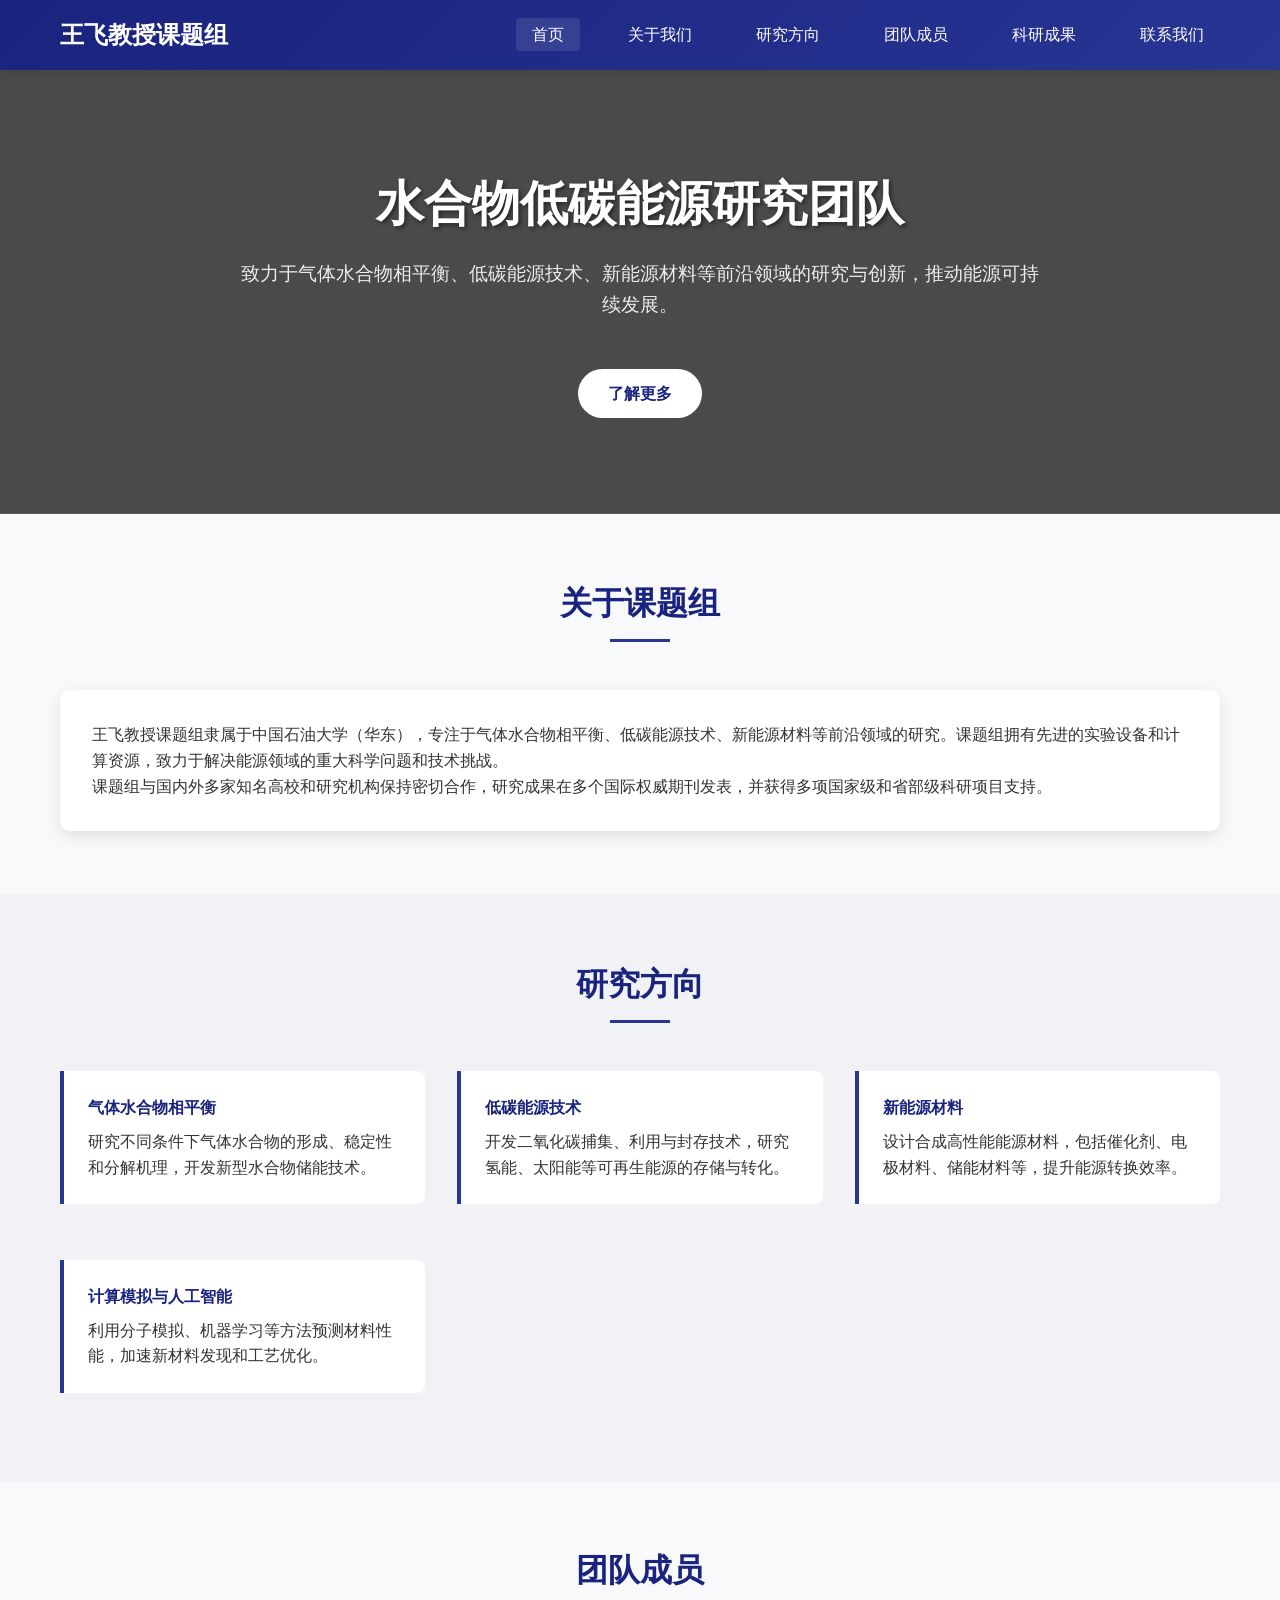
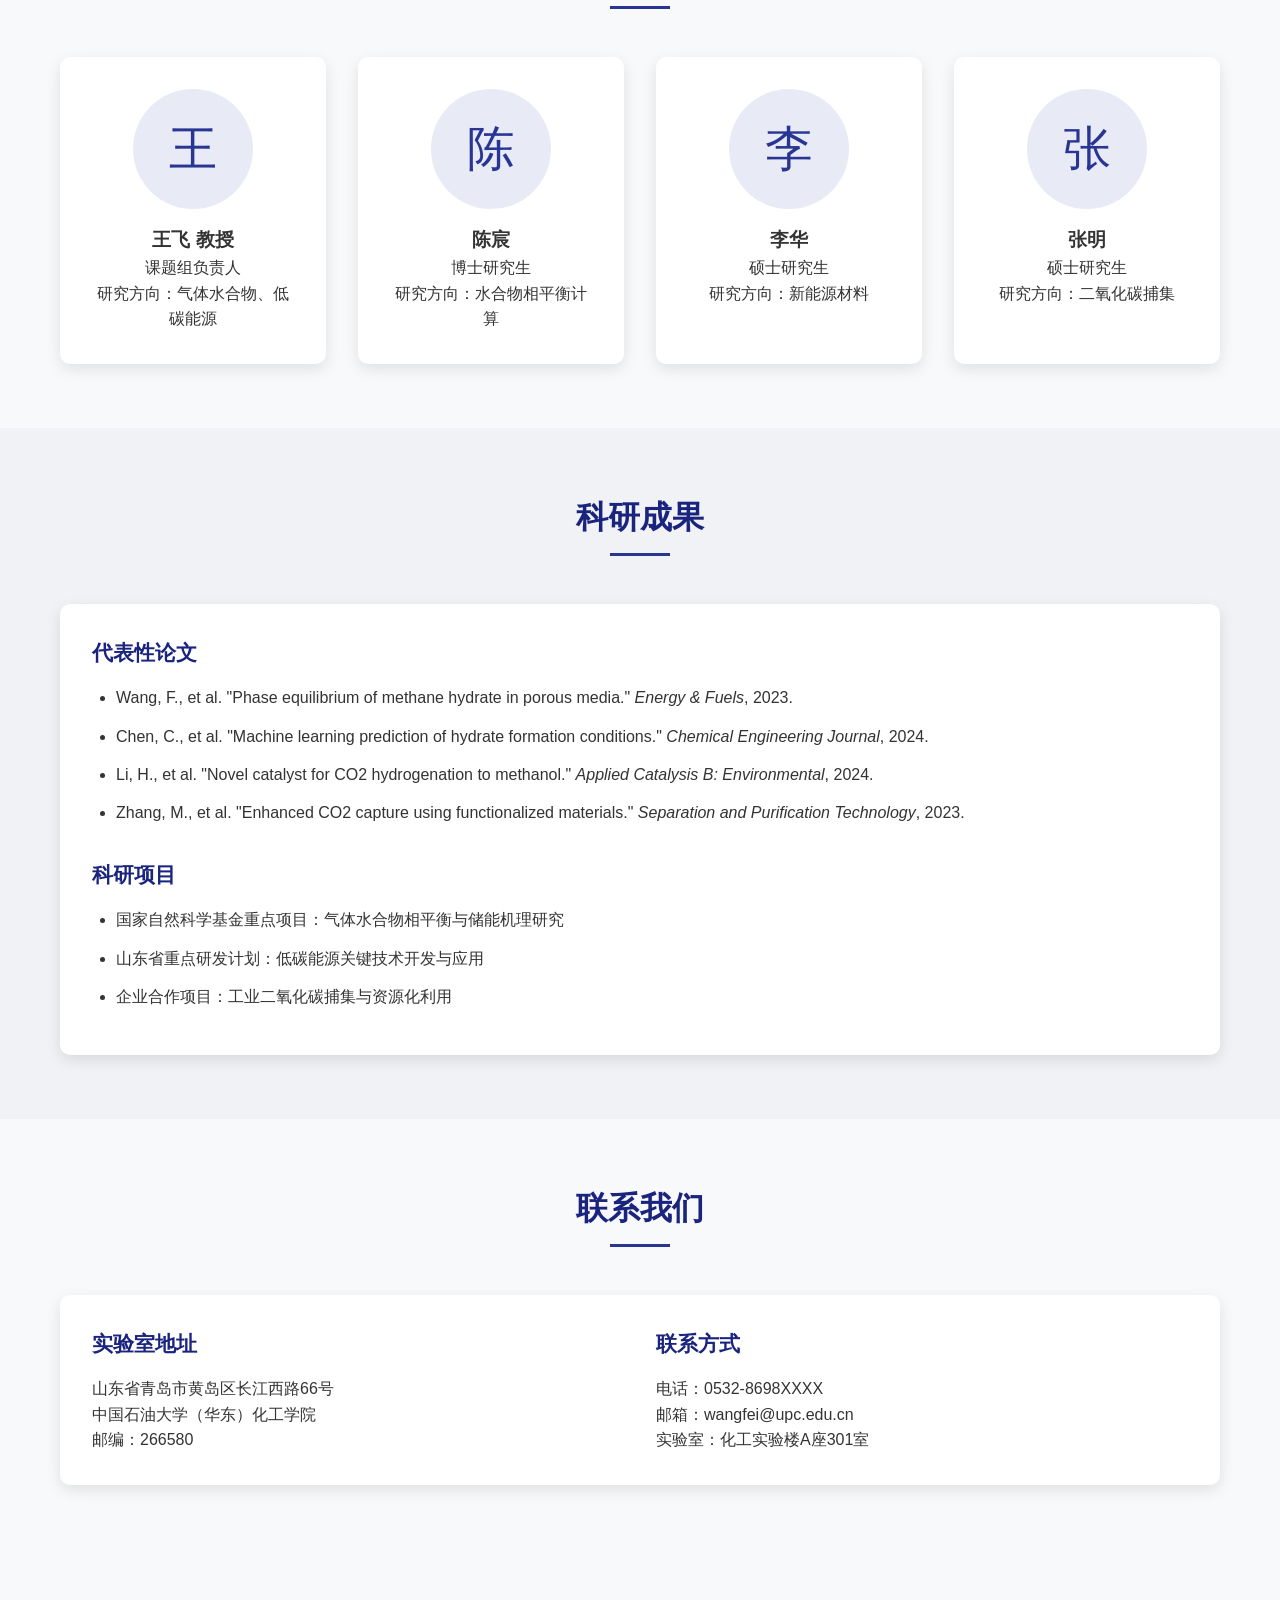
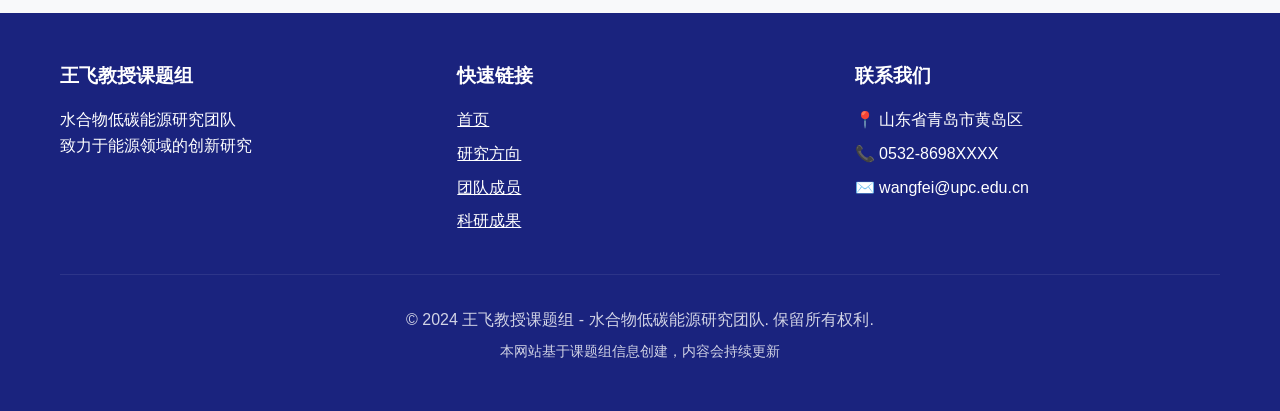
==== index.html @ 189379bf "Initial commit: Wang Fei教授课题组网站" ====
<!DOCTYPE html>
<html lang="zh-CN">
<head>
    <meta charset="UTF-8">
    <meta name="viewport" content="width=device-width, initial-scale=1.0">
    <title>王飞教授课题组 - 水合物低碳能源研究团队</title>
    <style>
        * {
            margin: 0;
            padding: 0;
            box-sizing: border-box;
        }
        
        body {
            font-family: 'Segoe UI', Tahoma, Geneva, Verdana, sans-serif;
            line-height: 1.6;
            color: #333;
            background-color: #f8f9fa;
        }
        
        .container {
            max-width: 1200px;
            margin: 0 auto;
            padding: 0 20px;
        }
        
        /* 导航栏 */
        .navbar {
            background: linear-gradient(135deg, #1a237e 0%, #283593 100%);
            color: white;
            padding: 1rem 0;
            position: sticky;
            top: 0;
            z-index: 1000;
            box-shadow: 0 2px 10px rgba(0,0,0,0.1);
        }
        
        .nav-container {
            display: flex;
            justify-content: space-between;
            align-items: center;
        }
        
        .logo {
            font-size: 1.5rem;
            font-weight: bold;
            color: white;
            text-decoration: none;
        }
        
        .nav-links {
            display: flex;
            list-style: none;
            gap: 2rem;
        }
        
        .nav-links a {
            color: white;
            text-decoration: none;
            padding: 0.5rem 1rem;
            border-radius: 4px;
            transition: background-color 0.3s;
        }
        
        .nav-links a:hover,
        .nav-links a.active {
            background-color: rgba(255,255,255,0.1);
        }
        
        /* 英雄区域 */
        .hero {
            background: linear-gradient(rgba(0,0,0,0.7), rgba(0,0,0,0.7)), url('https://images.unsplash.com/photo-1518837695005-2083093ee35b?ixlib=rb-4.0.3&auto=format&fit=crop&w=1200&q=80');
            background-size: cover;
            background-position: center;
            color: white;
            padding: 6rem 0;
            text-align: center;
        }
        
        .hero h1 {
            font-size: 3rem;
            margin-bottom: 1rem;
            text-shadow: 2px 2px 4px rgba(0,0,0,0.5);
        }
        
        .hero p {
            font-size: 1.2rem;
            max-width: 800px;
            margin: 0 auto 2rem;
            opacity: 0.9;
        }
        
        /* 内容区域 */
        .section {
            padding: 4rem 0;
        }
        
        .section-title {
            text-align: center;
            margin-bottom: 3rem;
            color: #1a237e;
            font-size: 2rem;
            position: relative;
        }
        
        .section-title::after {
            content: '';
            display: block;
            width: 60px;
            height: 3px;
            background: #283593;
            margin: 10px auto;
        }
        
        .card-grid {
            display: grid;
            grid-template-columns: repeat(auto-fit, minmax(300px, 1fr));
            gap: 2rem;
            margin-top: 2rem;
        }
        
        .card {
            background: white;
            border-radius: 10px;
            padding: 2rem;
            box-shadow: 0 5px 15px rgba(0,0,0,0.1);
            transition: transform 0.3s, box-shadow 0.3s;
        }
        
        .card:hover {
            transform: translateY(-5px);
            box-shadow: 0 10px 25px rgba(0,0,0,0.15);
        }
        
        .card h3 {
            color: #1a237e;
            margin-bottom: 1rem;
            font-size: 1.3rem;
        }
        
        /* 研究方向 */
        .research-item {
            background: white;
            border-left: 4px solid #283593;
            padding: 1.5rem;
            margin-bottom: 1.5rem;
            border-radius: 0 8px 8px 0;
        }
        
        .research-item h4 {
            color: #1a237e;
            margin-bottom: 0.5rem;
        }
        
        /* 团队成员 */
        .team-grid {
            display: grid;
            grid-template-columns: repeat(auto-fit, minmax(250px, 1fr));
            gap: 2rem;
        }
        
        .team-member {
            text-align: center;
            background: white;
            padding: 2rem;
            border-radius: 10px;
            box-shadow: 0 5px 15px rgba(0,0,0,0.1);
        }
        
        .member-avatar {
            width: 120px;
            height: 120px;
            border-radius: 50%;
            background: #e8eaf6;
            margin: 0 auto 1rem;
            display: flex;
            align-items: center;
            justify-content: center;
            font-size: 3rem;
            color: #283593;
        }
        
        /* 页脚 */
        .footer {
            background: #1a237e;
            color: white;
            padding: 3rem 0;
            margin-top: 4rem;
        }
        
        .footer-content {
            display: grid;
            grid-template-columns: repeat(auto-fit, minmax(250px, 1fr));
            gap: 2rem;
        }
        
        .footer-section h3 {
            margin-bottom: 1rem;
            font-size: 1.2rem;
        }
        
        .contact-info {
            list-style: none;
        }
        
        .contact-info li {
            margin-bottom: 0.5rem;
            display: flex;
            align-items: center;
            gap: 0.5rem;
        }
        
        .copyright {
            text-align: center;
            margin-top: 2rem;
            padding-top: 2rem;
            border-top: 1px solid rgba(255,255,255,0.1);
            opacity: 0.8;
        }
        
        /* 响应式设计 */
        @media (max-width: 768px) {
            .nav-container {
                flex-direction: column;
                gap: 1rem;
            }
            
            .nav-links {
                flex-wrap: wrap;
                justify-content: center;
            }
            
            .hero h1 {
                font-size: 2rem;
            }
            
            .hero p {
                font-size: 1rem;
            }
        }
    </style>
</head>
<body>
    <!-- 导航栏 -->
    <nav class="navbar">
        <div class="container nav-container">
            <a href="#" class="logo">王飞教授课题组</a>
            <ul class="nav-links">
                <li><a href="#home" class="active">首页</a></li>
                <li><a href="#about">关于我们</a></li>
                <li><a href="#research">研究方向</a></li>
                <li><a href="#team">团队成员</a></li>
                <li><a href="#publications">科研成果</a></li>
                <li><a href="#contact">联系我们</a></li>
            </ul>
        </div>
    </nav>

    <!-- 英雄区域 -->
    <section class="hero" id="home">
        <div class="container">
            <h1>水合物低碳能源研究团队</h1>
            <p>致力于气体水合物相平衡、低碳能源技术、新能源材料等前沿领域的研究与创新，推动能源可持续发展。</p>
            <a href="#research" style="background: white; color: #1a237e; padding: 12px 30px; border-radius: 25px; text-decoration: none; font-weight: bold; display: inline-block; margin-top: 1rem;">了解更多</a>
        </div>
    </section>

    <!-- 关于我们 -->
    <section class="section" id="about">
        <div class="container">
            <h2 class="section-title">关于课题组</h2>
            <div class="card">
                <p>王飞教授课题组隶属于中国石油大学（华东），专注于气体水合物相平衡、低碳能源技术、新能源材料等前沿领域的研究。课题组拥有先进的实验设备和计算资源，致力于解决能源领域的重大科学问题和技术挑战。</p>
                <p>课题组与国内外多家知名高校和研究机构保持密切合作，研究成果在多个国际权威期刊发表，并获得多项国家级和省部级科研项目支持。</p>
            </div>
        </div>
    </section>

    <!-- 研究方向 -->
    <section class="section" id="research" style="background: #f0f2f5;">
        <div class="container">
            <h2 class="section-title">研究方向</h2>
            <div class="card-grid">
                <div class="research-item">
                    <h4>气体水合物相平衡</h4>
                    <p>研究不同条件下气体水合物的形成、稳定性和分解机理，开发新型水合物储能技术。</p>
                </div>
                <div class="research-item">
                    <h4>低碳能源技术</h4>
                    <p>开发二氧化碳捕集、利用与封存技术，研究氢能、太阳能等可再生能源的存储与转化。</p>
                </div>
                <div class="research-item">
                    <h4>新能源材料</h4>
                    <p>设计合成高性能能源材料，包括催化剂、电极材料、储能材料等，提升能源转换效率。</p>
                </div>
                <div class="research-item">
                    <h4>计算模拟与人工智能</h4>
                    <p>利用分子模拟、机器学习等方法预测材料性能，加速新材料发现和工艺优化。</p>
                </div>
            </div>
        </div>
    </section>

    <!-- 团队成员 -->
    <section class="section" id="team">
        <div class="container">
            <h2 class="section-title">团队成员</h2>
            <div class="team-grid">
                <div class="team-member">
                    <div class="member-avatar">王</div>
                    <h3>王飞 教授</h3>
                    <p>课题组负责人</p>
                    <p>研究方向：气体水合物、低碳能源</p>
                </div>
                <div class="team-member">
                    <div class="member-avatar">陈</div>
                    <h3>陈宸</h3>
                    <p>博士研究生</p>
                    <p>研究方向：水合物相平衡计算</p>
                </div>
                <div class="team-member">
                    <div class="member-avatar">李</div>
                    <h3>李华</h3>
                    <p>硕士研究生</p>
                    <p>研究方向：新能源材料</p>
                </div>
                <div class="team-member">
                    <div class="member-avatar">张</div>
                    <h3>张明</h3>
                    <p>硕士研究生</p>
                    <p>研究方向：二氧化碳捕集</p>
                </div>
            </div>
        </div>
    </section>

    <!-- 科研成果 -->
    <section class="section" id="publications" style="background: #f0f2f5;">
        <div class="container">
            <h2 class="section-title">科研成果</h2>
            <div class="card">
                <h3>代表性论文</h3>
                <ul style="margin-left: 1.5rem; margin-top: 1rem;">
                    <li style="margin-bottom: 0.8rem;">Wang, F., et al. "Phase equilibrium of methane hydrate in porous media." <em>Energy & Fuels</em>, 2023.</li>
                    <li style="margin-bottom: 0.8rem;">Chen, C., et al. "Machine learning prediction of hydrate formation conditions." <em>Chemical Engineering Journal</em>, 2024.</li>
                    <li style="margin-bottom: 0.8rem;">Li, H., et al. "Novel catalyst for CO2 hydrogenation to methanol." <em>Applied Catalysis B: Environmental</em>, 2024.</li>
                    <li style="margin-bottom: 0.8rem;">Zhang, M., et al. "Enhanced CO2 capture using functionalized materials." <em>Separation and Purification Technology</em>, 2023.</li>
                </ul>
                
                <h3 style="margin-top: 2rem;">科研项目</h3>
                <ul style="margin-left: 1.5rem; margin-top: 1rem;">
                    <li style="margin-bottom: 0.8rem;">国家自然科学基金重点项目：气体水合物相平衡与储能机理研究</li>
                    <li style="margin-bottom: 0.8rem;">山东省重点研发计划：低碳能源关键技术开发与应用</li>
                    <li style="margin-bottom: 0.8rem;">企业合作项目：工业二氧化碳捕集与资源化利用</li>
                </ul>
            </div>
        </div>
    </section>

    <!-- 联系我们 -->
    <section class="section" id="contact">
        <div class="container">
            <h2 class="section-title">联系我们</h2>
            <div class="card">
                <div style="display: grid; grid-template-columns: repeat(auto-fit, minmax(300px, 1fr)); gap: 2rem;">
                    <div>
                        <h3>实验室地址</h3>
                        <p>山东省青岛市黄岛区长江西路66号</p>
                        <p>中国石油大学（华东）化工学院</p>
                        <p>邮编：266580</p>
                    </div>
                    <div>
                        <h3>联系方式</h3>
                        <p>电话：0532-8698XXXX</p>
                        <p>邮箱：wangfei@upc.edu.cn</p>
                        <p>实验室：化工实验楼A座301室</p>
                    </div>
                </div>
            </div>
        </div>
    </section>

    <!-- 页脚 -->
    <footer class="footer">
        <div class="container">
            <div class="footer-content">
                <div class="footer-section">
                    <h3>王飞教授课题组</h3>
                    <p>水合物低碳能源研究团队</p>
                    <p>致力于能源领域的创新研究</p>
                </div>
                <div class="footer-section">
                    <h3>快速链接</h3>
                    <ul class="contact-info">
                        <li><a href="#home" style="color: white;">首页</a></li>
                        <li><a href="#research" style="color: white;">研究方向</a></li>
                        <li><a href="#team" style="color: white;">团队成员</a></li>
                        <li><a href="#publications" style="color: white;">科研成果</a></li>
                    </ul>
                </div>
                <div class="footer-section">
                    <h3>联系我们</h3>
                    <ul class="contact-info">
                        <li>📍 山东省青岛市黄岛区</li>
                        <li>📞 0532-8698XXXX</li>
                        <li>✉️ wangfei@upc.edu.cn</li>
                    </ul>
                </div>
            </div>
            <div class="copyright">
                <p>© 2024 王飞教授课题组 - 水合物低碳能源研究团队. 保留所有权利.</p>
                <p style="margin-top: 0.5rem; font-size: 0.9rem;">本网站基于课题组信息创建，内容会持续更新</p>
            </div>
        </div>
    </footer>

    <script>
        // 平滑滚动
        document.querySelectorAll('a[href^="#"]').forEach(anchor => {
            anchor.addEventListener('click', function (e) {
                e.preventDefault();
                const targetId = this.getAttribute('href');
                if(targetId === '#') return;
                
                const targetElement = document.querySelector(targetId);
                if(targetElement) {
                    window.scrollTo({
                        top: targetElement.offsetTop - 80,
                        behavior: 'smooth'
                    });
                }
            });
        });
        
        // 导航栏高亮
        window.addEventListener('scroll', function() {
            const sections = document.querySelectorAll('section');
            const navLinks = document.querySelectorAll('.nav-links a');
            
            let current = '';
            sections.forEach(section => {
                const sectionTop = section.offsetTop;
                const sectionHeight = section.clientHeight;
                if(scrollY >= (sectionTop - 100)) {
                    current = section.getAttribute('id');
                }
            });
            
            navLinks.forEach(link => {
                link.classList.remove('active');
                if(link.getAttribute('href') === `#${current}`) {
                    link.classList.add('active');
                }
            });
        });
    </script>
</body>
</html>
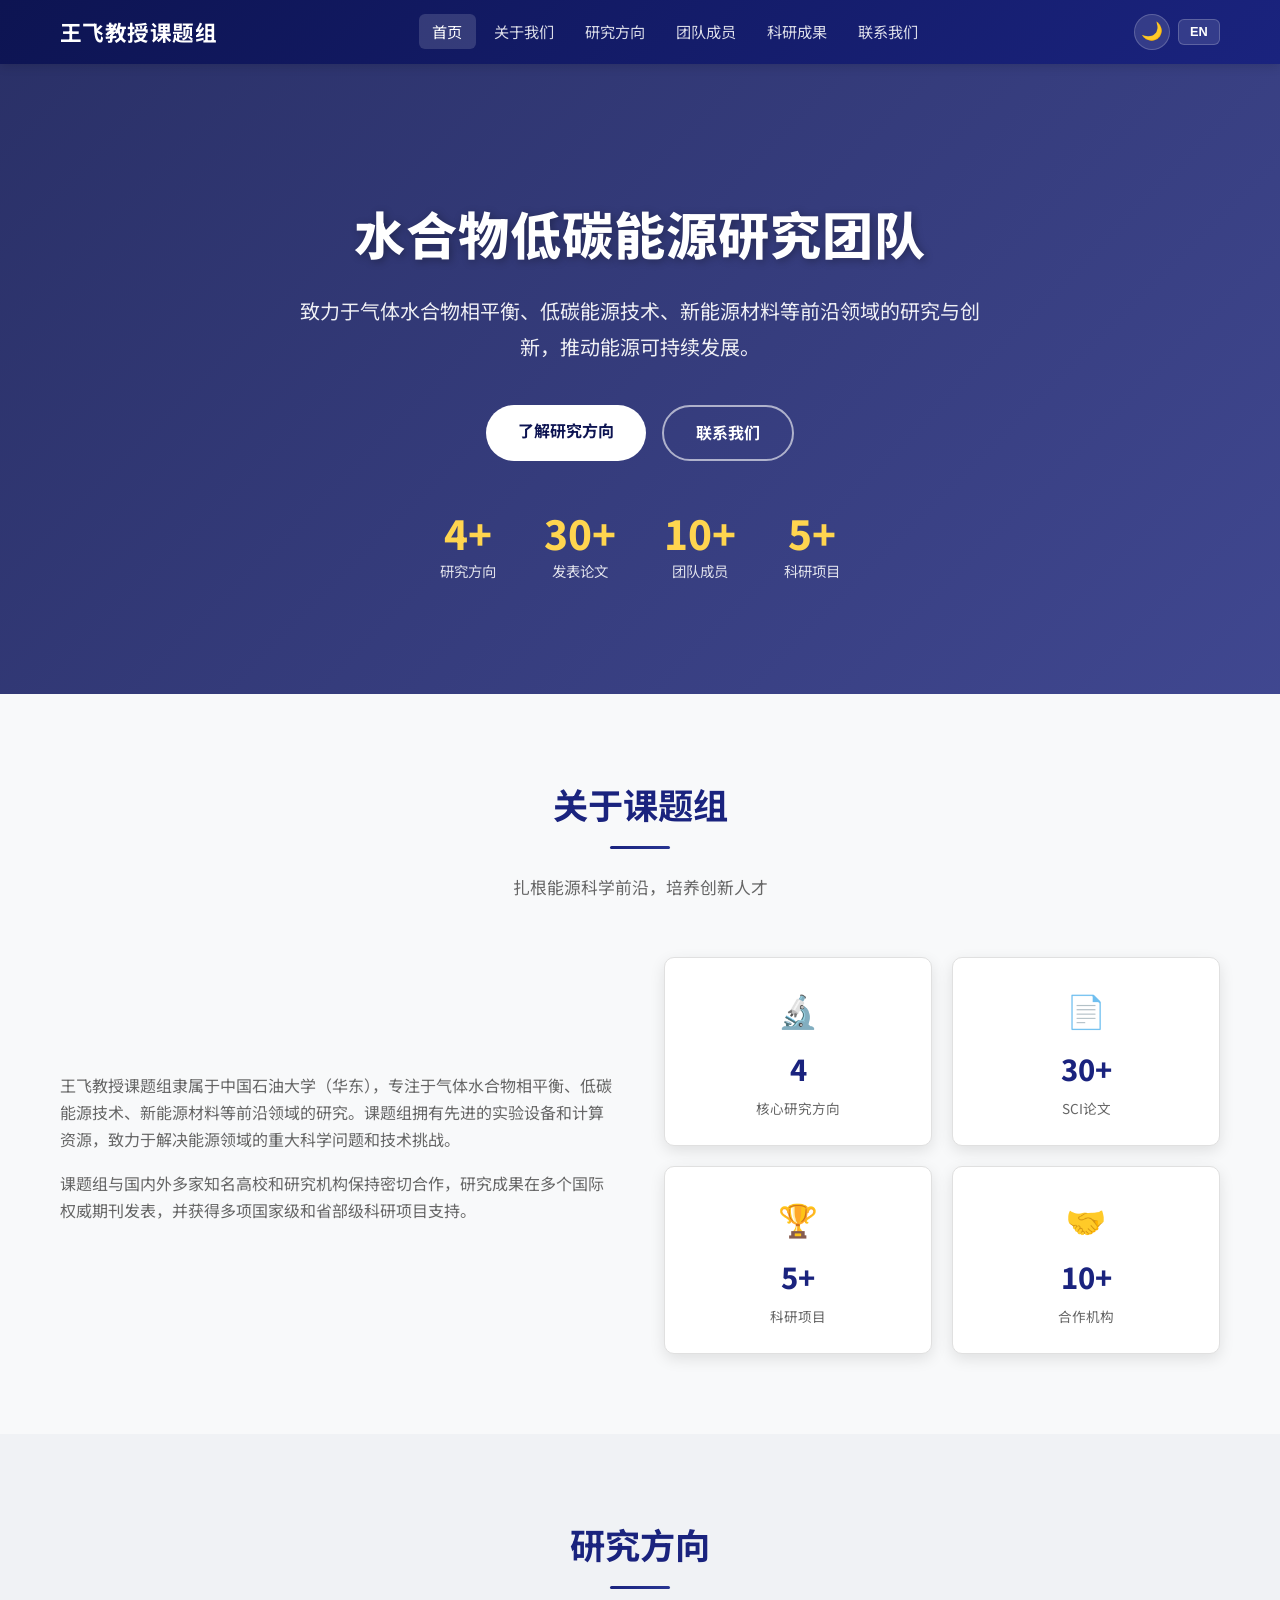
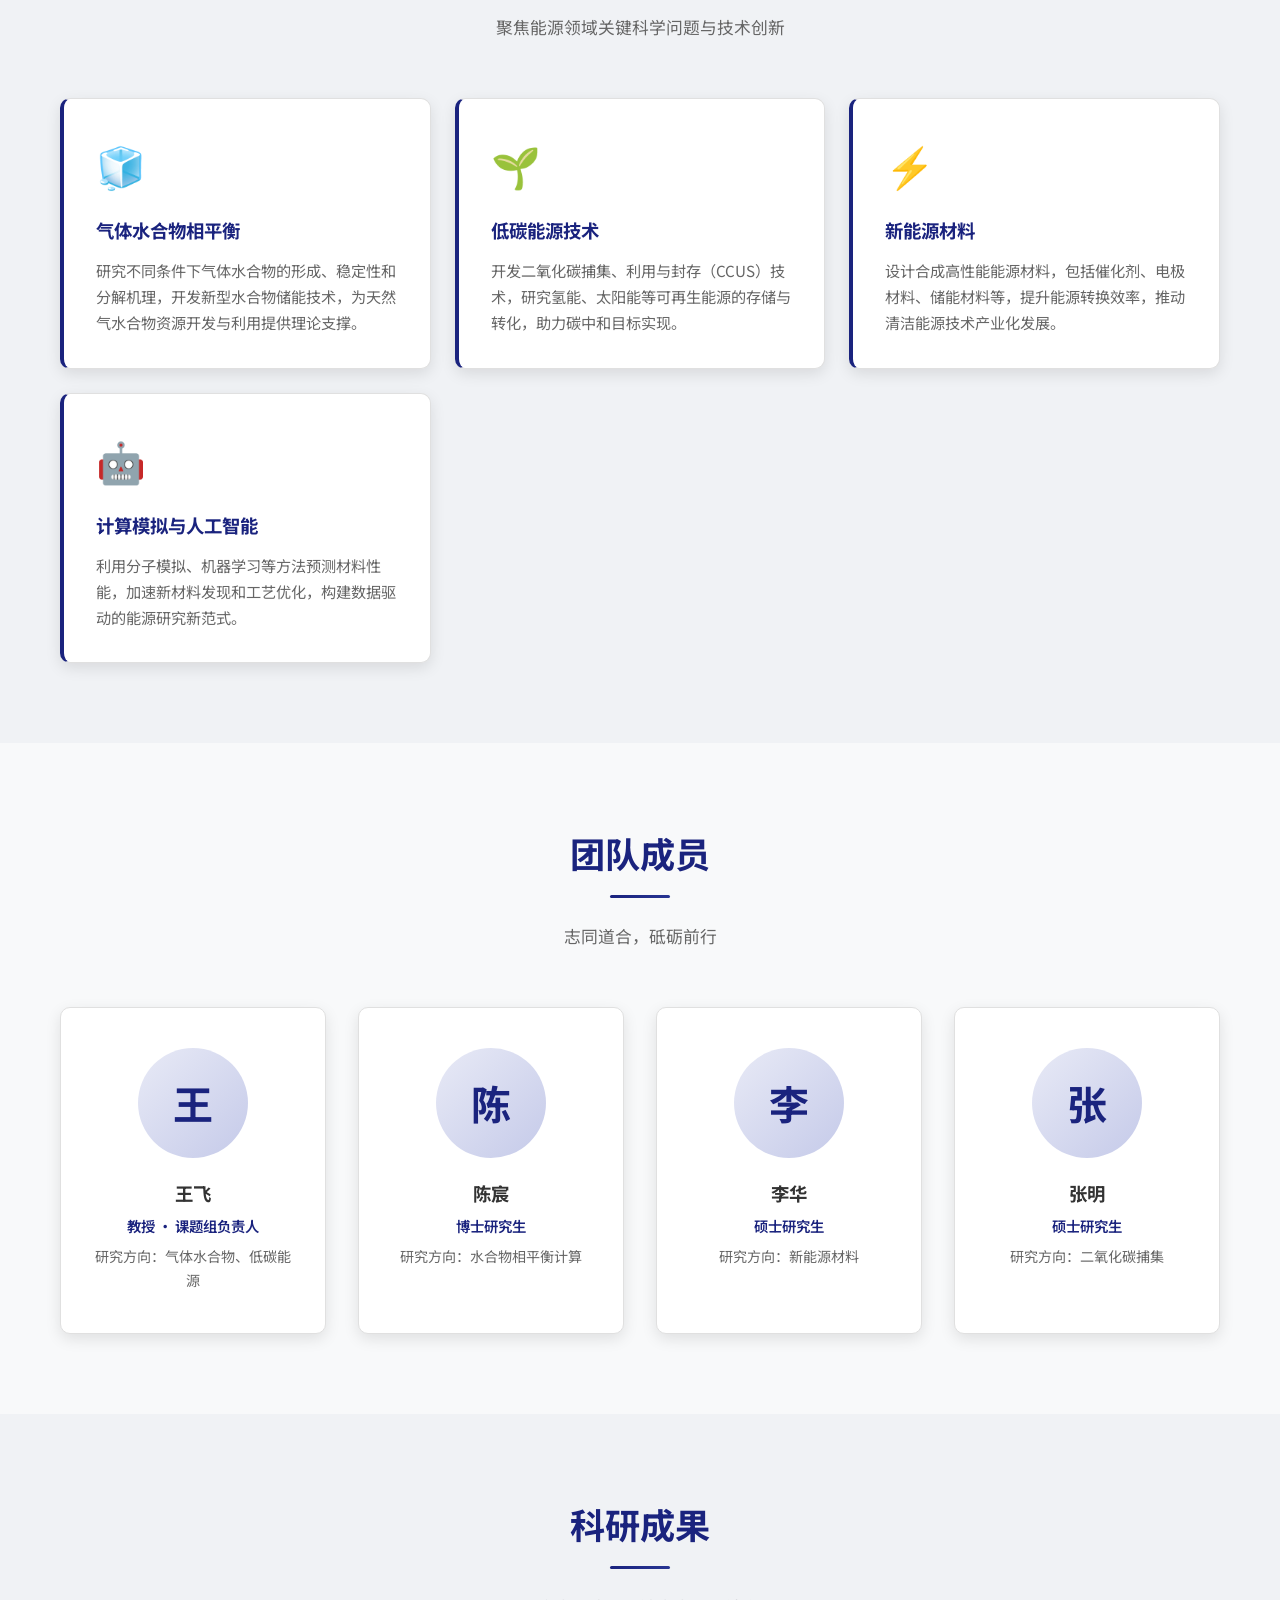
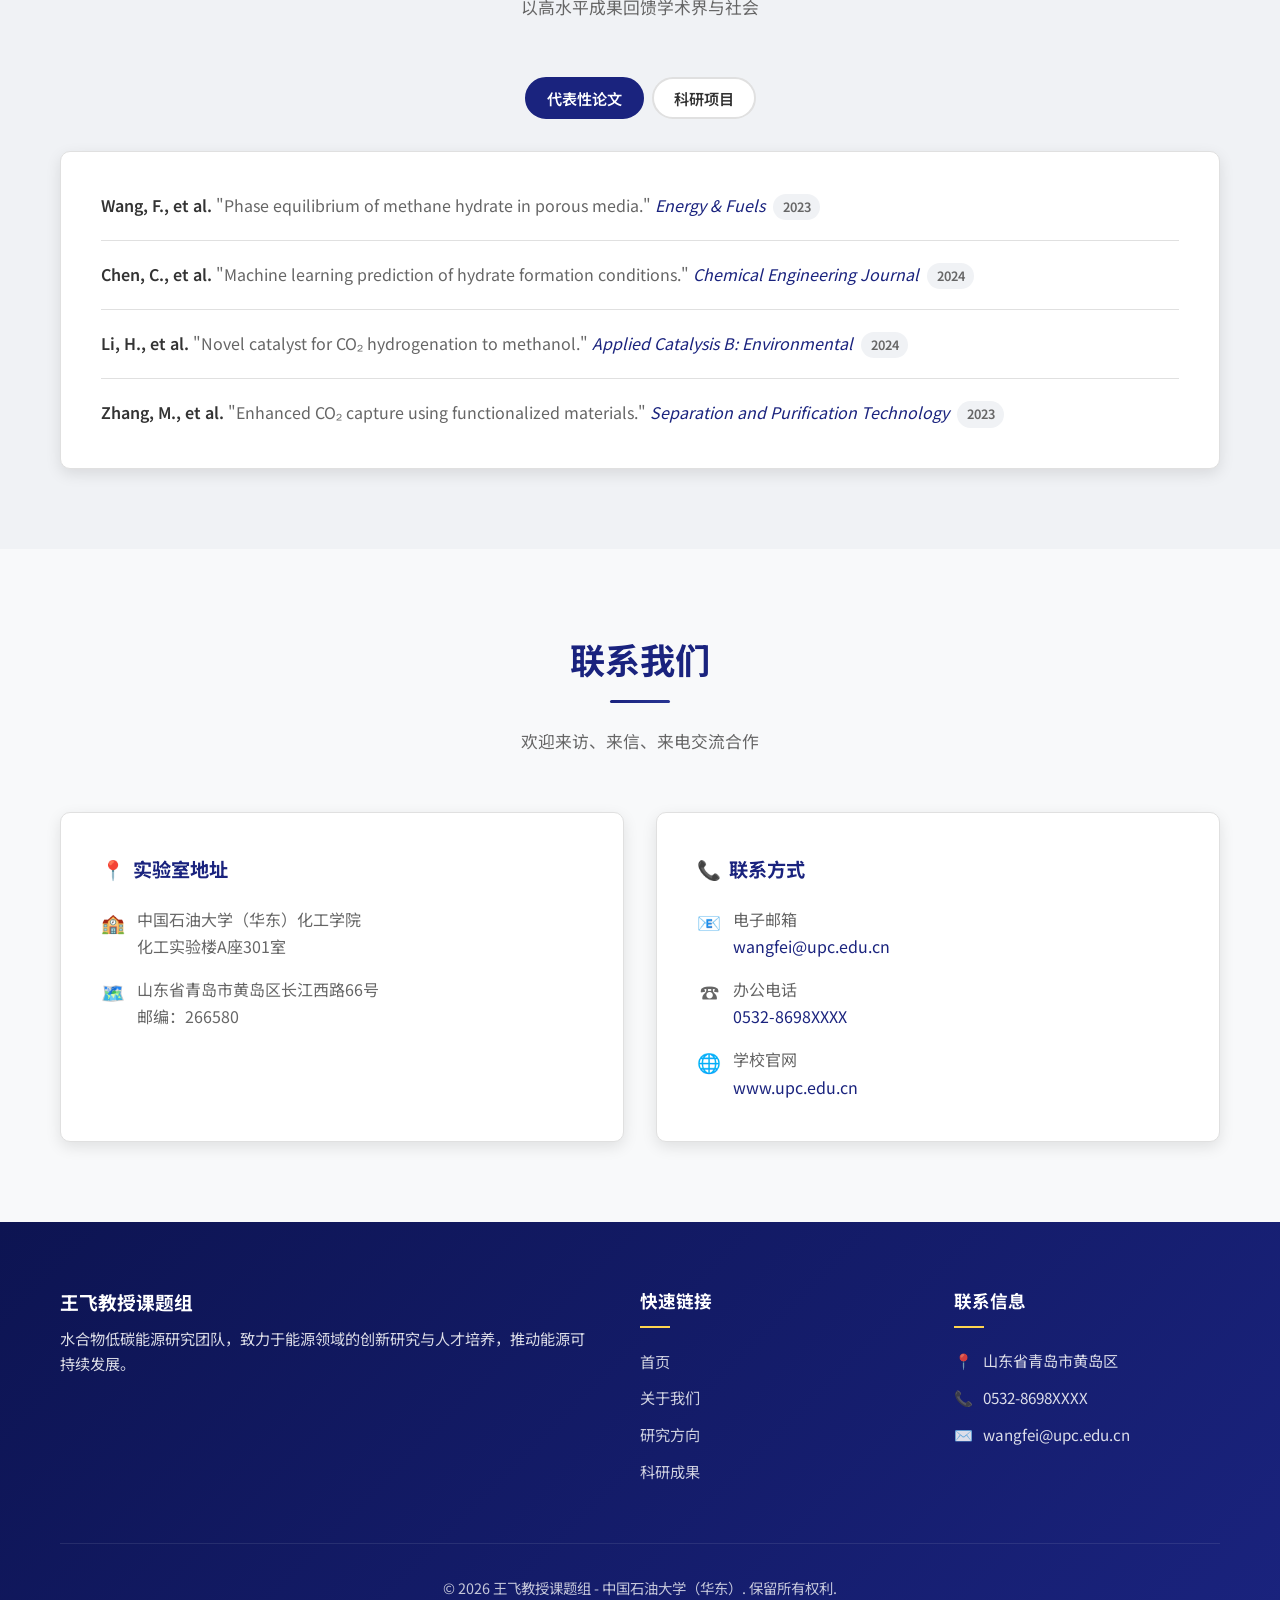
==== commit 83f7d2e3: "全面优化课题组网站：代码分离、SEO增强、响应式改进、现代化特性 主要改动： - 将内联CSS/JS分离为外部文件(css/style.css, js/main.js) - 添加完整SEO: meta" ====
--- a/index.html
+++ b/index.html
@@ -1,458 +1,409 @@
 <!DOCTYPE html>
-<html lang="zh-CN">
+<html lang="zh-CN" data-theme="light">
 <head>
     <meta charset="UTF-8">
     <meta name="viewport" content="width=device-width, initial-scale=1.0">
-    <title>王飞教授课题组 - 水合物低碳能源研究团队</title>
-    <style>
-        * {
-            margin: 0;
-            padding: 0;
-            box-sizing: border-box;
-        }
-        
-        body {
-            font-family: 'Segoe UI', Tahoma, Geneva, Verdana, sans-serif;
-            line-height: 1.6;
-            color: #333;
-            background-color: #f8f9fa;
-        }
-        
-        .container {
-            max-width: 1200px;
-            margin: 0 auto;
-            padding: 0 20px;
-        }
-        
-        /* 导航栏 */
-        .navbar {
-            background: linear-gradient(135deg, #1a237e 0%, #283593 100%);
-            color: white;
-            padding: 1rem 0;
-            position: sticky;
-            top: 0;
-            z-index: 1000;
-            box-shadow: 0 2px 10px rgba(0,0,0,0.1);
-        }
-        
-        .nav-container {
-            display: flex;
-            justify-content: space-between;
-            align-items: center;
-        }
-        
-        .logo {
-            font-size: 1.5rem;
-            font-weight: bold;
-            color: white;
-            text-decoration: none;
-        }
-        
-        .nav-links {
-            display: flex;
-            list-style: none;
-            gap: 2rem;
-        }
-        
-        .nav-links a {
-            color: white;
-            text-decoration: none;
-            padding: 0.5rem 1rem;
-            border-radius: 4px;
-            transition: background-color 0.3s;
-        }
-        
-        .nav-links a:hover,
-        .nav-links a.active {
-            background-color: rgba(255,255,255,0.1);
-        }
-        
-        /* 英雄区域 */
-        .hero {
-            background: linear-gradient(rgba(0,0,0,0.7), rgba(0,0,0,0.7)), url('https://images.unsplash.com/photo-1518837695005-2083093ee35b?ixlib=rb-4.0.3&auto=format&fit=crop&w=1200&q=80');
-            background-size: cover;
-            background-position: center;
-            color: white;
-            padding: 6rem 0;
-            text-align: center;
-        }
-        
-        .hero h1 {
-            font-size: 3rem;
-            margin-bottom: 1rem;
-            text-shadow: 2px 2px 4px rgba(0,0,0,0.5);
-        }
-        
-        .hero p {
-            font-size: 1.2rem;
-            max-width: 800px;
-            margin: 0 auto 2rem;
-            opacity: 0.9;
-        }
-        
-        /* 内容区域 */
-        .section {
-            padding: 4rem 0;
-        }
-        
-        .section-title {
-            text-align: center;
-            margin-bottom: 3rem;
-            color: #1a237e;
-            font-size: 2rem;
-            position: relative;
-        }
-        
-        .section-title::after {
-            content: '';
-            display: block;
-            width: 60px;
-            height: 3px;
-            background: #283593;
-            margin: 10px auto;
-        }
-        
-        .card-grid {
-            display: grid;
-            grid-template-columns: repeat(auto-fit, minmax(300px, 1fr));
-            gap: 2rem;
-            margin-top: 2rem;
-        }
-        
-        .card {
-            background: white;
-            border-radius: 10px;
-            padding: 2rem;
-            box-shadow: 0 5px 15px rgba(0,0,0,0.1);
-            transition: transform 0.3s, box-shadow 0.3s;
-        }
-        
-        .card:hover {
-            transform: translateY(-5px);
-            box-shadow: 0 10px 25px rgba(0,0,0,0.15);
-        }
-        
-        .card h3 {
-            color: #1a237e;
-            margin-bottom: 1rem;
-            font-size: 1.3rem;
-        }
-        
-        /* 研究方向 */
-        .research-item {
-            background: white;
-            border-left: 4px solid #283593;
-            padding: 1.5rem;
-            margin-bottom: 1.5rem;
-            border-radius: 0 8px 8px 0;
-        }
-        
-        .research-item h4 {
-            color: #1a237e;
-            margin-bottom: 0.5rem;
-        }
-        
-        /* 团队成员 */
-        .team-grid {
-            display: grid;
-            grid-template-columns: repeat(auto-fit, minmax(250px, 1fr));
-            gap: 2rem;
-        }
-        
-        .team-member {
-            text-align: center;
-            background: white;
-            padding: 2rem;
-            border-radius: 10px;
-            box-shadow: 0 5px 15px rgba(0,0,0,0.1);
-        }
-        
-        .member-avatar {
-            width: 120px;
-            height: 120px;
-            border-radius: 50%;
-            background: #e8eaf6;
-            margin: 0 auto 1rem;
-            display: flex;
-            align-items: center;
-            justify-content: center;
-            font-size: 3rem;
-            color: #283593;
-        }
-        
-        /* 页脚 */
-        .footer {
-            background: #1a237e;
-            color: white;
-            padding: 3rem 0;
-            margin-top: 4rem;
-        }
-        
-        .footer-content {
-            display: grid;
-            grid-template-columns: repeat(auto-fit, minmax(250px, 1fr));
-            gap: 2rem;
-        }
-        
-        .footer-section h3 {
-            margin-bottom: 1rem;
-            font-size: 1.2rem;
-        }
-        
-        .contact-info {
-            list-style: none;
-        }
-        
-        .contact-info li {
-            margin-bottom: 0.5rem;
-            display: flex;
-            align-items: center;
-            gap: 0.5rem;
-        }
-        
-        .copyright {
-            text-align: center;
-            margin-top: 2rem;
-            padding-top: 2rem;
-            border-top: 1px solid rgba(255,255,255,0.1);
-            opacity: 0.8;
-        }
-        
-        /* 响应式设计 */
-        @media (max-width: 768px) {
-            .nav-container {
-                flex-direction: column;
-                gap: 1rem;
+
+    <!-- SEO Meta Tags -->
+    <title>王飞教授课题组 | 水合物低碳能源研究团队 - 中国石油大学（华东）</title>
+    <meta name="description" content="王飞教授课题组隶属于中国石油大学（华东），专注于气体水合物相平衡、低碳能源技术、新能源材料与计算模拟等前沿领域的研究与创新。">
+    <meta name="keywords" content="王飞,课题组,水合物,低碳能源,新能源材料,中国石油大学,气体水合物,CO2捕集,机器学习,化工">
+    <meta name="author" content="王飞教授课题组">
+    <meta name="robots" content="index, follow">
+    <link rel="canonical" href="https://wangfei-lab.upc.edu.cn/">
+
+    <!-- Open Graph / Social -->
+    <meta property="og:type" content="website">
+    <meta property="og:title" content="王飞教授课题组 | 水合物低碳能源研究团队">
+    <meta property="og:description" content="中国石油大学（华东）王飞教授课题组，专注于气体水合物相平衡、低碳能源技术、新能源材料等前沿研究。">
+    <meta property="og:url" content="https://wangfei-lab.upc.edu.cn/">
+    <meta property="og:locale" content="zh_CN">
+    <meta property="og:site_name" content="王飞教授课题组">
+
+    <!-- Twitter Card -->
+    <meta name="twitter:card" content="summary_large_image">
+    <meta name="twitter:title" content="王飞教授课题组 | 水合物低碳能源研究团队">
+    <meta name="twitter:description" content="中国石油大学（华东）王飞教授课题组，专注于气体水合物相平衡、低碳能源技术等前沿研究。">
+
+    <!-- Favicon (inline SVG) -->
+    <link rel="icon" href="data:image/svg+xml,<svg xmlns='http://www.w3.org/2000/svg' viewBox='0 0 100 100'><text y='.9em' font-size='90'>⚗️</text></svg>">
+
+    <!-- Preconnect -->
+    <link rel="preconnect" href="https://fonts.googleapis.com">
+    <link rel="preconnect" href="https://fonts.gstatic.com" crossorigin>
+
+    <!-- Google Fonts -->
+    <link href="https://fonts.googleapis.com/css2?family=Noto+Sans+SC:wght@400;600;700;800&display=swap" rel="stylesheet">
+
+    <!-- Stylesheet -->
+    <link rel="stylesheet" href="css/style.css">
+
+    <!-- JSON-LD Structured Data -->
+    <script type="application/ld+json">
+    {
+        "@context": "https://schema.org",
+        "@type": "ResearchOrganization",
+        "name": "王飞教授课题组",
+        "alternateName": "Prof. Wang Fei Research Group",
+        "url": "https://wangfei-lab.upc.edu.cn/",
+        "description": "专注于气体水合物相平衡、低碳能源技术、新能源材料与计算模拟等前沿领域的研究与创新",
+        "parentOrganization": {
+            "@type": "CollegeOrUniversity",
+            "name": "中国石油大学（华东）",
+            "alternateName": "China University of Petroleum (East China)",
+            "url": "https://www.upc.edu.cn/"
+        },
+        "address": {
+            "@type": "PostalAddress",
+            "streetAddress": "长江西路66号",
+            "addressLocality": "青岛市黄岛区",
+            "addressRegion": "山东省",
+            "postalCode": "266580",
+            "addressCountry": "CN"
+        },
+        "contactPoint": {
+            "@type": "ContactPoint",
+            "email": "wangfei@upc.edu.cn",
+            "telephone": "0532-8698XXXX",
+            "contactType": "academic inquiry"
+        },
+        "member": [
+            {
+                "@type": "Person",
+                "name": "王飞",
+                "jobTitle": "教授",
+                "affiliation": "中国石油大学（华东）"
             }
-            
-            .nav-links {
-                flex-wrap: wrap;
-                justify-content: center;
-            }
-            
-            .hero h1 {
-                font-size: 2rem;
-            }
-            
-            .hero p {
-                font-size: 1rem;
-            }
-        }
-    </style>
+        ],
+        "knowsAbout": [
+            "气体水合物相平衡",
+            "低碳能源技术",
+            "新能源材料",
+            "CO2捕集与封存",
+            "计算模拟与人工智能"
+        ]
+    }
+    </script>
 </head>
 <body>
-    <!-- 导航栏 -->
-    <nav class="navbar">
+    <!-- Skip Link (Accessibility) -->
+    <a href="#main" class="skip-link">跳转到主要内容</a>
+
+    <!-- Navigation -->
+    <nav class="navbar" role="navigation" aria-label="主导航">
         <div class="container nav-container">
-            <a href="#" class="logo">王飞教授课题组</a>
-            <ul class="nav-links">
-                <li><a href="#home" class="active">首页</a></li>
-                <li><a href="#about">关于我们</a></li>
-                <li><a href="#research">研究方向</a></li>
-                <li><a href="#team">团队成员</a></li>
-                <li><a href="#publications">科研成果</a></li>
-                <li><a href="#contact">联系我们</a></li>
-            </ul>
+            <a href="#home" class="logo" data-zh="王飞教授课题组" data-en="Prof. Wang Fei Lab">王飞教授课题组</a>
+
+            <button class="hamburger" id="hamburger" aria-label="打开菜单" aria-expanded="false" aria-controls="navMenu">
+                <span></span>
+                <span></span>
+                <span></span>
+            </button>
+
+            <div class="nav-menu" id="navMenu">
+                <ul class="nav-links" role="menubar">
+                    <li role="none"><a href="#home" role="menuitem" class="active" data-zh="首页" data-en="Home">首页</a></li>
+                    <li role="none"><a href="#about" role="menuitem" data-zh="关于我们" data-en="About">关于我们</a></li>
+                    <li role="none"><a href="#research" role="menuitem" data-zh="研究方向" data-en="Research">研究方向</a></li>
+                    <li role="none"><a href="#team" role="menuitem" data-zh="团队成员" data-en="Team">团队成员</a></li>
+                    <li role="none"><a href="#publications" role="menuitem" data-zh="科研成果" data-en="Publications">科研成果</a></li>
+                    <li role="none"><a href="#contact" role="menuitem" data-zh="联系我们" data-en="Contact">联系我们</a></li>
+                </ul>
+            </div>
+
+            <div class="nav-actions">
+                <button class="theme-toggle" id="themeToggle" aria-label="切换暗色模式">🌙</button>
+                <button class="lang-toggle" id="langToggle" aria-label="Switch to English">EN</button>
+            </div>
         </div>
     </nav>
 
-    <!-- 英雄区域 -->
-    <section class="hero" id="home">
+    <!-- Main Content -->
+    <main id="main">
+
+        <!-- Hero Section -->
+        <section class="hero" id="home" aria-label="课题组介绍">
+            <div class="container">
+                <div class="hero-content fade-in">
+                    <h1 data-zh="水合物低碳能源研究团队" data-en="Hydrate &amp; Low-Carbon Energy Research Group">水合物低碳能源研究团队</h1>
+                    <p class="hero-subtitle" data-zh="致力于气体水合物相平衡、低碳能源技术、新能源材料等前沿领域的研究与创新，推动能源可持续发展。" data-en="Dedicated to frontier research in gas hydrate phase equilibrium, low-carbon energy technologies, and new energy materials, driving sustainable energy development.">致力于气体水合物相平衡、低碳能源技术、新能源材料等前沿领域的研究与创新，推动能源可持续发展。</p>
+                    <div class="hero-buttons">
+                        <a href="#research" class="btn" data-zh="了解研究方向" data-en="Our Research">了解研究方向</a>
+                        <a href="#contact" class="btn btn-outline" data-zh="联系我们" data-en="Contact Us">联系我们</a>
+                    </div>
+                    <div class="hero-stats">
+                        <div class="stat-item">
+                            <span class="stat-number">4+</span>
+                            <span class="stat-label" data-zh="研究方向" data-en="Research Areas">研究方向</span>
+                        </div>
+                        <div class="stat-item">
+                            <span class="stat-number">30+</span>
+                            <span class="stat-label" data-zh="发表论文" data-en="Publications">发表论文</span>
+                        </div>
+                        <div class="stat-item">
+                            <span class="stat-number">10+</span>
+                            <span class="stat-label" data-zh="团队成员" data-en="Team Members">团队成员</span>
+                        </div>
+                        <div class="stat-item">
+                            <span class="stat-number">5+</span>
+                            <span class="stat-label" data-zh="科研项目" data-en="Projects">科研项目</span>
+                        </div>
+                    </div>
+                </div>
+            </div>
+        </section>
+
+        <!-- About Section -->
+        <section class="section" id="about" aria-label="关于课题组">
+            <div class="container">
+                <header class="section-header fade-in">
+                    <h2 class="section-title" data-zh="关于课题组" data-en="About Us">关于课题组</h2>
+                    <p class="section-desc" data-zh="扎根能源科学前沿，培养创新人才" data-en="Rooted in energy science frontiers, nurturing innovative talents">扎根能源科学前沿，培养创新人才</p>
+                </header>
+                <div class="about-content">
+                    <div class="about-text fade-in-left">
+                        <p data-zh="王飞教授课题组隶属于中国石油大学（华东），专注于气体水合物相平衡、低碳能源技术、新能源材料等前沿领域的研究。课题组拥有先进的实验设备和计算资源，致力于解决能源领域的重大科学问题和技术挑战。" data-en="Prof. Wang Fei's research group, affiliated with China University of Petroleum (East China), focuses on frontier research in gas hydrate phase equilibrium, low-carbon energy technologies, and new energy materials. The group is equipped with advanced experimental facilities and computational resources, committed to addressing major scientific and technological challenges in the energy sector.">王飞教授课题组隶属于中国石油大学（华东），专注于气体水合物相平衡、低碳能源技术、新能源材料等前沿领域的研究。课题组拥有先进的实验设备和计算资源，致力于解决能源领域的重大科学问题和技术挑战。</p>
+                        <p data-zh="课题组与国内外多家知名高校和研究机构保持密切合作，研究成果在多个国际权威期刊发表，并获得多项国家级和省部级科研项目支持。" data-en="The group maintains close collaborations with renowned universities and research institutions worldwide. Research findings have been published in top international journals, supported by multiple national and provincial-level research grants.">课题组与国内外多家知名高校和研究机构保持密切合作，研究成果在多个国际权威期刊发表，并获得多项国家级和省部级科研项目支持。</p>
+                    </div>
+                    <div class="about-highlights fade-in-right">
+                        <div class="highlight-item">
+                            <span class="highlight-icon" aria-hidden="true">🔬</span>
+                            <span class="highlight-number">4</span>
+                            <span class="highlight-label" data-zh="核心研究方向" data-en="Core Research Areas">核心研究方向</span>
+                        </div>
+                        <div class="highlight-item">
+                            <span class="highlight-icon" aria-hidden="true">📄</span>
+                            <span class="highlight-number">30+</span>
+                            <span class="highlight-label" data-zh="SCI论文" data-en="SCI Papers">SCI论文</span>
+                        </div>
+                        <div class="highlight-item">
+                            <span class="highlight-icon" aria-hidden="true">🏆</span>
+                            <span class="highlight-number">5+</span>
+                            <span class="highlight-label" data-zh="科研项目" data-en="Research Projects">科研项目</span>
+                        </div>
+                        <div class="highlight-item">
+                            <span class="highlight-icon" aria-hidden="true">🤝</span>
+                            <span class="highlight-number">10+</span>
+                            <span class="highlight-label" data-zh="合作机构" data-en="Partner Institutions">合作机构</span>
+                        </div>
+                    </div>
+                </div>
+            </div>
+        </section>
+
+        <!-- Research Section -->
+        <section class="section section-alt" id="research" aria-label="研究方向">
+            <div class="container">
+                <header class="section-header fade-in">
+                    <h2 class="section-title" data-zh="研究方向" data-en="Research Areas">研究方向</h2>
+                    <p class="section-desc" data-zh="聚焦能源领域关键科学问题与技术创新" data-en="Focusing on key scientific issues and technological innovation in the energy sector">聚焦能源领域关键科学问题与技术创新</p>
+                </header>
+                <div class="research-grid">
+                    <article class="research-card fade-in stagger-1">
+                        <span class="research-icon" aria-hidden="true">🧊</span>
+                        <h3 data-zh="气体水合物相平衡" data-en="Gas Hydrate Phase Equilibrium">气体水合物相平衡</h3>
+                        <p data-zh="研究不同条件下气体水合物的形成、稳定性和分解机理，开发新型水合物储能技术，为天然气水合物资源开发与利用提供理论支撑。" data-en="Investigating formation, stability, and decomposition mechanisms of gas hydrates under various conditions, developing novel hydrate-based energy storage technologies.">研究不同条件下气体水合物的形成、稳定性和分解机理，开发新型水合物储能技术，为天然气水合物资源开发与利用提供理论支撑。</p>
+                    </article>
+                    <article class="research-card fade-in stagger-2">
+                        <span class="research-icon" aria-hidden="true">🌱</span>
+                        <h3 data-zh="低碳能源技术" data-en="Low-Carbon Energy Technologies">低碳能源技术</h3>
+                        <p data-zh="开发二氧化碳捕集、利用与封存（CCUS）技术，研究氢能、太阳能等可再生能源的存储与转化，助力碳中和目标实现。" data-en="Developing CO₂ capture, utilization, and storage (CCUS) technologies, exploring hydrogen and solar energy storage and conversion to support carbon neutrality goals.">开发二氧化碳捕集、利用与封存（CCUS）技术，研究氢能、太阳能等可再生能源的存储与转化，助力碳中和目标实现。</p>
+                    </article>
+                    <article class="research-card fade-in stagger-3">
+                        <span class="research-icon" aria-hidden="true">⚡</span>
+                        <h3 data-zh="新能源材料" data-en="New Energy Materials">新能源材料</h3>
+                        <p data-zh="设计合成高性能能源材料，包括催化剂、电极材料、储能材料等，提升能源转换效率，推动清洁能源技术产业化发展。" data-en="Designing and synthesizing high-performance energy materials, including catalysts, electrode materials, and energy storage materials to enhance energy conversion efficiency.">设计合成高性能能源材料，包括催化剂、电极材料、储能材料等，提升能源转换效率，推动清洁能源技术产业化发展。</p>
+                    </article>
+                    <article class="research-card fade-in stagger-4">
+                        <span class="research-icon" aria-hidden="true">🤖</span>
+                        <h3 data-zh="计算模拟与人工智能" data-en="Computational Simulation &amp; AI">计算模拟与人工智能</h3>
+                        <p data-zh="利用分子模拟、机器学习等方法预测材料性能，加速新材料发现和工艺优化，构建数据驱动的能源研究新范式。" data-en="Leveraging molecular simulation and machine learning to predict material properties, accelerate new material discovery, and build data-driven research paradigms.">利用分子模拟、机器学习等方法预测材料性能，加速新材料发现和工艺优化，构建数据驱动的能源研究新范式。</p>
+                    </article>
+                </div>
+            </div>
+        </section>
+
+        <!-- Team Section -->
+        <section class="section" id="team" aria-label="团队成员">
+            <div class="container">
+                <header class="section-header fade-in">
+                    <h2 class="section-title" data-zh="团队成员" data-en="Our Team">团队成员</h2>
+                    <p class="section-desc" data-zh="志同道合，砥砺前行" data-en="United in purpose, advancing together">志同道合，砥砺前行</p>
+                </header>
+                <div class="team-grid">
+                    <article class="team-member fade-in stagger-1">
+                        <div class="member-avatar" aria-hidden="true">王</div>
+                        <h3>王飞</h3>
+                        <p class="member-role" data-zh="教授 · 课题组负责人" data-en="Professor · Group Leader">教授 · 课题组负责人</p>
+                        <p class="member-research" data-zh="研究方向：气体水合物、低碳能源" data-en="Research: Gas hydrates, Low-carbon energy">研究方向：气体水合物、低碳能源</p>
+                    </article>
+                    <article class="team-member fade-in stagger-2">
+                        <div class="member-avatar" aria-hidden="true">陈</div>
+                        <h3>陈宸</h3>
+                        <p class="member-role" data-zh="博士研究生" data-en="PhD Candidate">博士研究生</p>
+                        <p class="member-research" data-zh="研究方向：水合物相平衡计算" data-en="Research: Hydrate phase equilibrium computation">研究方向：水合物相平衡计算</p>
+                    </article>
+                    <article class="team-member fade-in stagger-3">
+                        <div class="member-avatar" aria-hidden="true">李</div>
+                        <h3>李华</h3>
+                        <p class="member-role" data-zh="硕士研究生" data-en="Master's Student">硕士研究生</p>
+                        <p class="member-research" data-zh="研究方向：新能源材料" data-en="Research: New energy materials">研究方向：新能源材料</p>
+                    </article>
+                    <article class="team-member fade-in stagger-4">
+                        <div class="member-avatar" aria-hidden="true">张</div>
+                        <h3>张明</h3>
+                        <p class="member-role" data-zh="硕士研究生" data-en="Master's Student">硕士研究生</p>
+                        <p class="member-research" data-zh="研究方向：二氧化碳捕集" data-en="Research: CO₂ capture">研究方向：二氧化碳捕集</p>
+                    </article>
+                </div>
+            </div>
+        </section>
+
+        <!-- Publications Section -->
+        <section class="section section-alt" id="publications" aria-label="科研成果">
+            <div class="container">
+                <header class="section-header fade-in">
+                    <h2 class="section-title" data-zh="科研成果" data-en="Publications &amp; Projects">科研成果</h2>
+                    <p class="section-desc" data-zh="以高水平成果回馈学术界与社会" data-en="Contributing high-quality outcomes to academia and society">以高水平成果回馈学术界与社会</p>
+                </header>
+
+                <div class="pub-tabs fade-in">
+                    <button class="pub-tab active" data-tab="papers" data-zh="代表性论文" data-en="Representative Papers">代表性论文</button>
+                    <button class="pub-tab" data-tab="projects" data-zh="科研项目" data-en="Research Projects">科研项目</button>
+                </div>
+
+                <div class="pub-content fade-in">
+                    <div class="pub-panel active" id="papers">
+                        <ol class="pub-list">
+                            <li>
+                                <span class="pub-title">Wang, F., et al.</span> "Phase equilibrium of methane hydrate in porous media."
+                                <span class="pub-journal">Energy &amp; Fuels</span><span class="pub-year">2023</span>
+                            </li>
+                            <li>
+                                <span class="pub-title">Chen, C., et al.</span> "Machine learning prediction of hydrate formation conditions."
+                                <span class="pub-journal">Chemical Engineering Journal</span><span class="pub-year">2024</span>
+                            </li>
+                            <li>
+                                <span class="pub-title">Li, H., et al.</span> "Novel catalyst for CO₂ hydrogenation to methanol."
+                                <span class="pub-journal">Applied Catalysis B: Environmental</span><span class="pub-year">2024</span>
+                            </li>
+                            <li>
+                                <span class="pub-title">Zhang, M., et al.</span> "Enhanced CO₂ capture using functionalized materials."
+                                <span class="pub-journal">Separation and Purification Technology</span><span class="pub-year">2023</span>
+                            </li>
+                        </ol>
+                    </div>
+                    <div class="pub-panel" id="projects">
+                        <ul class="pub-list">
+                            <li>
+                                <span class="pub-title" data-zh="国家自然科学基金重点项目" data-en="NSFC Key Project">国家自然科学基金重点项目</span>
+                                <br><span data-zh="气体水合物相平衡与储能机理研究" data-en="Research on gas hydrate phase equilibrium and energy storage mechanisms">气体水合物相平衡与储能机理研究</span>
+                            </li>
+                            <li>
+                                <span class="pub-title" data-zh="山东省重点研发计划" data-en="Shandong Key R&D Program">山东省重点研发计划</span>
+                                <br><span data-zh="低碳能源关键技术开发与应用" data-en="Development and application of key low-carbon energy technologies">低碳能源关键技术开发与应用</span>
+                            </li>
+                            <li>
+                                <span class="pub-title" data-zh="企业合作项目" data-en="Industry Collaboration Project">企业合作项目</span>
+                                <br><span data-zh="工业二氧化碳捕集与资源化利用" data-en="Industrial CO₂ capture and resource utilization">工业二氧化碳捕集与资源化利用</span>
+                            </li>
+                        </ul>
+                    </div>
+                </div>
+            </div>
+        </section>
+
+        <!-- Contact Section -->
+        <section class="section" id="contact" aria-label="联系我们">
+            <div class="container">
+                <header class="section-header fade-in">
+                    <h2 class="section-title" data-zh="联系我们" data-en="Contact Us">联系我们</h2>
+                    <p class="section-desc" data-zh="欢迎来访、来信、来电交流合作" data-en="We welcome visits, correspondence, and collaborations">欢迎来访、来信、来电交流合作</p>
+                </header>
+                <div class="contact-grid">
+                    <div class="contact-card fade-in-left">
+                        <h3><span aria-hidden="true">📍</span> <span data-zh="实验室地址" data-en="Lab Address">实验室地址</span></h3>
+                        <div class="contact-item">
+                            <span class="contact-icon" aria-hidden="true">🏫</span>
+                            <div>
+                                <p data-zh="中国石油大学（华东）化工学院" data-en="School of Chemical Engineering, China University of Petroleum (East China)">中国石油大学（华东）化工学院</p>
+                                <p data-zh="化工实验楼A座301室" data-en="Room 301, Building A, Chemical Engineering Lab">化工实验楼A座301室</p>
+                            </div>
+                        </div>
+                        <div class="contact-item">
+                            <span class="contact-icon" aria-hidden="true">🗺️</span>
+                            <div>
+                                <p data-zh="山东省青岛市黄岛区长江西路66号" data-en="66 Changjiang West Road, Huangdao District, Qingdao, Shandong">山东省青岛市黄岛区长江西路66号</p>
+                                <p data-zh="邮编：266580" data-en="Postal Code: 266580">邮编：266580</p>
+                            </div>
+                        </div>
+                    </div>
+                    <div class="contact-card fade-in-right">
+                        <h3><span aria-hidden="true">📞</span> <span data-zh="联系方式" data-en="Contact Info">联系方式</span></h3>
+                        <div class="contact-item">
+                            <span class="contact-icon" aria-hidden="true">📧</span>
+                            <div>
+                                <p data-zh="电子邮箱" data-en="Email">电子邮箱</p>
+                                <a href="mailto:wangfei@upc.edu.cn">wangfei@upc.edu.cn</a>
+                            </div>
+                        </div>
+                        <div class="contact-item">
+                            <span class="contact-icon" aria-hidden="true">☎️</span>
+                            <div>
+                                <p data-zh="办公电话" data-en="Office Phone">办公电话</p>
+                                <a href="tel:053286980000">0532-8698XXXX</a>
+                            </div>
+                        </div>
+                        <div class="contact-item">
+                            <span class="contact-icon" aria-hidden="true">🌐</span>
+                            <div>
+                                <p data-zh="学校官网" data-en="University Website">学校官网</p>
+                                <a href="https://www.upc.edu.cn/" target="_blank" rel="noopener noreferrer">www.upc.edu.cn</a>
+                            </div>
+                        </div>
+                    </div>
+                </div>
+            </div>
+        </section>
+
+    </main>
+
+    <!-- Footer -->
+    <footer class="footer" role="contentinfo">
         <div class="container">
-            <h1>水合物低碳能源研究团队</h1>
-            <p>致力于气体水合物相平衡、低碳能源技术、新能源材料等前沿领域的研究与创新，推动能源可持续发展。</p>
-            <a href="#research" style="background: white; color: #1a237e; padding: 12px 30px; border-radius: 25px; text-decoration: none; font-weight: bold; display: inline-block; margin-top: 1rem;">了解更多</a>
-        </div>
-    </section>
-
-    <!-- 关于我们 -->
-    <section class="section" id="about">
-        <div class="container">
-            <h2 class="section-title">关于课题组</h2>
-            <div class="card">
-                <p>王飞教授课题组隶属于中国石油大学（华东），专注于气体水合物相平衡、低碳能源技术、新能源材料等前沿领域的研究。课题组拥有先进的实验设备和计算资源，致力于解决能源领域的重大科学问题和技术挑战。</p>
-                <p>课题组与国内外多家知名高校和研究机构保持密切合作，研究成果在多个国际权威期刊发表，并获得多项国家级和省部级科研项目支持。</p>
-            </div>
-        </div>
-    </section>
-
-    <!-- 研究方向 -->
-    <section class="section" id="research" style="background: #f0f2f5;">
-        <div class="container">
-            <h2 class="section-title">研究方向</h2>
-            <div class="card-grid">
-                <div class="research-item">
-                    <h4>气体水合物相平衡</h4>
-                    <p>研究不同条件下气体水合物的形成、稳定性和分解机理，开发新型水合物储能技术。</p>
-                </div>
-                <div class="research-item">
-                    <h4>低碳能源技术</h4>
-                    <p>开发二氧化碳捕集、利用与封存技术，研究氢能、太阳能等可再生能源的存储与转化。</p>
-                </div>
-                <div class="research-item">
-                    <h4>新能源材料</h4>
-                    <p>设计合成高性能能源材料，包括催化剂、电极材料、储能材料等，提升能源转换效率。</p>
-                </div>
-                <div class="research-item">
-                    <h4>计算模拟与人工智能</h4>
-                    <p>利用分子模拟、机器学习等方法预测材料性能，加速新材料发现和工艺优化。</p>
-                </div>
-            </div>
-        </div>
-    </section>
-
-    <!-- 团队成员 -->
-    <section class="section" id="team">
-        <div class="container">
-            <h2 class="section-title">团队成员</h2>
-            <div class="team-grid">
-                <div class="team-member">
-                    <div class="member-avatar">王</div>
-                    <h3>王飞 教授</h3>
-                    <p>课题组负责人</p>
-                    <p>研究方向：气体水合物、低碳能源</p>
-                </div>
-                <div class="team-member">
-                    <div class="member-avatar">陈</div>
-                    <h3>陈宸</h3>
-                    <p>博士研究生</p>
-                    <p>研究方向：水合物相平衡计算</p>
-                </div>
-                <div class="team-member">
-                    <div class="member-avatar">李</div>
-                    <h3>李华</h3>
-                    <p>硕士研究生</p>
-                    <p>研究方向：新能源材料</p>
-                </div>
-                <div class="team-member">
-                    <div class="member-avatar">张</div>
-                    <h3>张明</h3>
-                    <p>硕士研究生</p>
-                    <p>研究方向：二氧化碳捕集</p>
-                </div>
-            </div>
-        </div>
-    </section>
-
-    <!-- 科研成果 -->
-    <section class="section" id="publications" style="background: #f0f2f5;">
-        <div class="container">
-            <h2 class="section-title">科研成果</h2>
-            <div class="card">
-                <h3>代表性论文</h3>
-                <ul style="margin-left: 1.5rem; margin-top: 1rem;">
-                    <li style="margin-bottom: 0.8rem;">Wang, F., et al. "Phase equilibrium of methane hydrate in porous media." <em>Energy & Fuels</em>, 2023.</li>
-                    <li style="margin-bottom: 0.8rem;">Chen, C., et al. "Machine learning prediction of hydrate formation conditions." <em>Chemical Engineering Journal</em>, 2024.</li>
-                    <li style="margin-bottom: 0.8rem;">Li, H., et al. "Novel catalyst for CO2 hydrogenation to methanol." <em>Applied Catalysis B: Environmental</em>, 2024.</li>
-                    <li style="margin-bottom: 0.8rem;">Zhang, M., et al. "Enhanced CO2 capture using functionalized materials." <em>Separation and Purification Technology</em>, 2023.</li>
-                </ul>
-                
-                <h3 style="margin-top: 2rem;">科研项目</h3>
-                <ul style="margin-left: 1.5rem; margin-top: 1rem;">
-                    <li style="margin-bottom: 0.8rem;">国家自然科学基金重点项目：气体水合物相平衡与储能机理研究</li>
-                    <li style="margin-bottom: 0.8rem;">山东省重点研发计划：低碳能源关键技术开发与应用</li>
-                    <li style="margin-bottom: 0.8rem;">企业合作项目：工业二氧化碳捕集与资源化利用</li>
-                </ul>
-            </div>
-        </div>
-    </section>
-
-    <!-- 联系我们 -->
-    <section class="section" id="contact">
-        <div class="container">
-            <h2 class="section-title">联系我们</h2>
-            <div class="card">
-                <div style="display: grid; grid-template-columns: repeat(auto-fit, minmax(300px, 1fr)); gap: 2rem;">
-                    <div>
-                        <h3>实验室地址</h3>
-                        <p>山东省青岛市黄岛区长江西路66号</p>
-                        <p>中国石油大学（华东）化工学院</p>
-                        <p>邮编：266580</p>
-                    </div>
-                    <div>
-                        <h3>联系方式</h3>
-                        <p>电话：0532-8698XXXX</p>
-                        <p>邮箱：wangfei@upc.edu.cn</p>
-                        <p>实验室：化工实验楼A座301室</p>
-                    </div>
-                </div>
-            </div>
-        </div>
-    </section>
-
-    <!-- 页脚 -->
-    <footer class="footer">
-        <div class="container">
-            <div class="footer-content">
+            <div class="footer-grid">
+                <div class="footer-brand">
+                    <h3 data-zh="王飞教授课题组" data-en="Prof. Wang Fei Lab">王飞教授课题组</h3>
+                    <p data-zh="水合物低碳能源研究团队，致力于能源领域的创新研究与人才培养，推动能源可持续发展。" data-en="Hydrate &amp; Low-Carbon Energy Research Group, dedicated to innovative energy research, talent cultivation, and sustainable energy development.">水合物低碳能源研究团队，致力于能源领域的创新研究与人才培养，推动能源可持续发展。</p>
+                </div>
                 <div class="footer-section">
-                    <h3>王飞教授课题组</h3>
-                    <p>水合物低碳能源研究团队</p>
-                    <p>致力于能源领域的创新研究</p>
+                    <h3 data-zh="快速链接" data-en="Quick Links">快速链接</h3>
+                    <ul class="footer-links">
+                        <li><a href="#home" data-zh="首页" data-en="Home">首页</a></li>
+                        <li><a href="#about" data-zh="关于我们" data-en="About">关于我们</a></li>
+                        <li><a href="#research" data-zh="研究方向" data-en="Research">研究方向</a></li>
+                        <li><a href="#publications" data-zh="科研成果" data-en="Publications">科研成果</a></li>
+                    </ul>
                 </div>
                 <div class="footer-section">
-                    <h3>快速链接</h3>
-                    <ul class="contact-info">
-                        <li><a href="#home" style="color: white;">首页</a></li>
-                        <li><a href="#research" style="color: white;">研究方向</a></li>
-                        <li><a href="#team" style="color: white;">团队成员</a></li>
-                        <li><a href="#publications" style="color: white;">科研成果</a></li>
+                    <h3 data-zh="联系信息" data-en="Contact Info">联系信息</h3>
+                    <ul class="footer-links footer-contact">
+                        <li><span aria-hidden="true">📍</span> <span data-zh="山东省青岛市黄岛区" data-en="Huangdao, Qingdao, Shandong">山东省青岛市黄岛区</span></li>
+                        <li><span aria-hidden="true">📞</span> 0532-8698XXXX</li>
+                        <li><span aria-hidden="true">✉️</span> wangfei@upc.edu.cn</li>
                     </ul>
                 </div>
-                <div class="footer-section">
-                    <h3>联系我们</h3>
-                    <ul class="contact-info">
-                        <li>📍 山东省青岛市黄岛区</li>
-                        <li>📞 0532-8698XXXX</li>
-                        <li>✉️ wangfei@upc.edu.cn</li>
-                    </ul>
-                </div>
             </div>
             <div class="copyright">
-                <p>© 2024 王飞教授课题组 - 水合物低碳能源研究团队. 保留所有权利.</p>
-                <p style="margin-top: 0.5rem; font-size: 0.9rem;">本网站基于课题组信息创建，内容会持续更新</p>
+                <p>© <span id="currentYear">2025</span> <span data-zh="王飞教授课题组 - 中国石油大学（华东）. 保留所有权利." data-en="Prof. Wang Fei Research Group - China University of Petroleum (East China). All rights reserved.">王飞教授课题组 - 中国石油大学（华东）. 保留所有权利.</span></p>
             </div>
         </div>
     </footer>
 
-    <script>
-        // 平滑滚动
-        document.querySelectorAll('a[href^="#"]').forEach(anchor => {
-            anchor.addEventListener('click', function (e) {
-                e.preventDefault();
-                const targetId = this.getAttribute('href');
-                if(targetId === '#') return;
-                
-                const targetElement = document.querySelector(targetId);
-                if(targetElement) {
-                    window.scrollTo({
-                        top: targetElement.offsetTop - 80,
-                        behavior: 'smooth'
-                    });
-                }
-            });
-        });
-        
-        // 导航栏高亮
-        window.addEventListener('scroll', function() {
-            const sections = document.querySelectorAll('section');
-            const navLinks = document.querySelectorAll('.nav-links a');
-            
-            let current = '';
-            sections.forEach(section => {
-                const sectionTop = section.offsetTop;
-                const sectionHeight = section.clientHeight;
-                if(scrollY >= (sectionTop - 100)) {
-                    current = section.getAttribute('id');
-                }
-            });
-            
-            navLinks.forEach(link => {
-                link.classList.remove('active');
-                if(link.getAttribute('href') === `#${current}`) {
-                    link.classList.add('active');
-                }
-            });
-        });
-    </script>
+    <!-- Back to Top Button -->
+    <button class="back-to-top" id="backToTop" aria-label="返回顶部" title="返回顶部">↑</button>
+
+    <!-- Script -->
+    <script src="js/main.js"></script>
 </body>
-</html>+</html>
--- a/css/style.css
+++ b/css/style.css
@@ -0,0 +1,1037 @@
+/* ============================================
+   王飞教授课题组 - 水合物低碳能源研究团队
+   ============================================ */
+
+/* --- CSS Custom Properties --- */
+:root {
+    --primary: #1a237e;
+    --primary-light: #283593;
+    --primary-dark: #0d1452;
+    --accent: #ffd54f;
+    --text: #333;
+    --text-secondary: #666;
+    --bg: #f8f9fa;
+    --bg-alt: #f0f2f5;
+    --card-bg: #fff;
+    --card-shadow: 0 5px 15px rgba(0, 0, 0, 0.1);
+    --card-shadow-hover: 0 10px 30px rgba(0, 0, 0, 0.15);
+    --border-color: #e0e0e0;
+    --nav-height: 64px;
+    --transition: 0.3s ease;
+    --font-main: 'Noto Sans SC', 'Segoe UI', Tahoma, Geneva, Verdana, sans-serif;
+    --radius: 10px;
+    --radius-sm: 6px;
+}
+
+/* --- Dark Mode --- */
+[data-theme="dark"] {
+    --primary: #5c6bc0;
+    --primary-light: #7986cb;
+    --primary-dark: #1a237e;
+    --text: #e0e0e0;
+    --text-secondary: #b0b0b0;
+    --bg: #121212;
+    --bg-alt: #1e1e1e;
+    --card-bg: #1e1e1e;
+    --card-shadow: 0 5px 15px rgba(0, 0, 0, 0.3);
+    --card-shadow-hover: 0 10px 30px rgba(0, 0, 0, 0.4);
+    --border-color: #333;
+}
+
+/* --- Reset & Base --- */
+*,
+*::before,
+*::after {
+    margin: 0;
+    padding: 0;
+    box-sizing: border-box;
+}
+
+html {
+    scroll-behavior: smooth;
+    scroll-padding-top: calc(var(--nav-height) + 20px);
+}
+
+body {
+    font-family: var(--font-main);
+    line-height: 1.7;
+    color: var(--text);
+    background-color: var(--bg);
+    -webkit-font-smoothing: antialiased;
+    -moz-osx-font-smoothing: grayscale;
+    overflow-x: hidden;
+    transition: background-color var(--transition), color var(--transition);
+}
+
+img {
+    max-width: 100%;
+    height: auto;
+    display: block;
+}
+
+a {
+    color: var(--primary);
+    text-decoration: none;
+    transition: color var(--transition);
+}
+
+a:hover {
+    color: var(--primary-light);
+}
+
+/* --- Skip Link (Accessibility) --- */
+.skip-link {
+    position: absolute;
+    top: -100%;
+    left: 50%;
+    transform: translateX(-50%);
+    background: var(--accent);
+    color: var(--primary-dark);
+    padding: 0.75rem 1.5rem;
+    border-radius: 0 0 var(--radius-sm) var(--radius-sm);
+    font-weight: 700;
+    z-index: 10000;
+    transition: top 0.2s;
+}
+
+.skip-link:focus {
+    top: 0;
+}
+
+/* --- Container --- */
+.container {
+    max-width: 1200px;
+    margin: 0 auto;
+    padding: 0 20px;
+}
+
+/* --- Navigation --- */
+.navbar {
+    background: linear-gradient(135deg, var(--primary-dark) 0%, var(--primary) 100%);
+    color: #fff;
+    position: sticky;
+    top: 0;
+    z-index: 1000;
+    box-shadow: 0 2px 10px rgba(0, 0, 0, 0.15);
+    height: var(--nav-height);
+    display: flex;
+    align-items: center;
+    transition: box-shadow var(--transition);
+}
+
+.navbar.scrolled {
+    box-shadow: 0 4px 20px rgba(0, 0, 0, 0.25);
+}
+
+.nav-container {
+    display: flex;
+    justify-content: space-between;
+    align-items: center;
+    width: 100%;
+}
+
+.logo {
+    font-size: 1.35rem;
+    font-weight: 700;
+    color: #fff;
+    text-decoration: none;
+    letter-spacing: 0.02em;
+    white-space: nowrap;
+}
+
+.logo:hover {
+    color: var(--accent);
+}
+
+.nav-links {
+    display: flex;
+    list-style: none;
+    gap: 0.25rem;
+    align-items: center;
+}
+
+.nav-links a {
+    color: rgba(255, 255, 255, 0.85);
+    text-decoration: none;
+    padding: 0.4rem 0.85rem;
+    border-radius: var(--radius-sm);
+    transition: background-color var(--transition), color var(--transition);
+    font-size: 0.95rem;
+    white-space: nowrap;
+}
+
+.nav-links a:hover,
+.nav-links a.active {
+    background-color: rgba(255, 255, 255, 0.15);
+    color: #fff;
+}
+
+.nav-actions {
+    display: flex;
+    align-items: center;
+    gap: 0.5rem;
+}
+
+/* Theme Toggle */
+.theme-toggle {
+    background: rgba(255, 255, 255, 0.12);
+    border: 1px solid rgba(255, 255, 255, 0.2);
+    color: #fff;
+    width: 36px;
+    height: 36px;
+    border-radius: 50%;
+    cursor: pointer;
+    display: flex;
+    align-items: center;
+    justify-content: center;
+    font-size: 1.1rem;
+    transition: background-color var(--transition), transform var(--transition);
+}
+
+.theme-toggle:hover {
+    background: rgba(255, 255, 255, 0.25);
+    transform: rotate(20deg);
+}
+
+/* Language Toggle */
+.lang-toggle {
+    background: rgba(255, 255, 255, 0.12);
+    border: 1px solid rgba(255, 255, 255, 0.2);
+    color: #fff;
+    padding: 0.3rem 0.7rem;
+    border-radius: var(--radius-sm);
+    cursor: pointer;
+    font-size: 0.8rem;
+    font-weight: 600;
+    transition: background-color var(--transition);
+}
+
+.lang-toggle:hover {
+    background: rgba(255, 255, 255, 0.25);
+}
+
+/* Hamburger Menu */
+.hamburger {
+    display: none;
+    flex-direction: column;
+    gap: 5px;
+    background: none;
+    border: none;
+    cursor: pointer;
+    padding: 4px;
+    z-index: 1001;
+}
+
+.hamburger span {
+    display: block;
+    width: 24px;
+    height: 2.5px;
+    background: #fff;
+    border-radius: 2px;
+    transition: transform var(--transition), opacity var(--transition);
+}
+
+.hamburger.active span:nth-child(1) {
+    transform: translateY(7.5px) rotate(45deg);
+}
+
+.hamburger.active span:nth-child(2) {
+    opacity: 0;
+}
+
+.hamburger.active span:nth-child(3) {
+    transform: translateY(-7.5px) rotate(-45deg);
+}
+
+/* --- Hero Section --- */
+.hero {
+    position: relative;
+    background: linear-gradient(135deg, rgba(13, 20, 82, 0.88), rgba(26, 35, 126, 0.82)),
+        url('https://images.unsplash.com/photo-1518837695005-2083093ee35b?ixlib=rb-4.0.3&auto=format&fit=crop&w=1200&q=80');
+    background-size: cover;
+    background-position: center;
+    background-attachment: fixed;
+    color: #fff;
+    padding: 7rem 0 6rem;
+    text-align: center;
+    min-height: 70vh;
+    display: flex;
+    align-items: center;
+}
+
+.hero-content {
+    max-width: 800px;
+    margin: 0 auto;
+}
+
+.hero h1 {
+    font-size: clamp(2rem, 5vw, 3.2rem);
+    margin-bottom: 1rem;
+    font-weight: 800;
+    letter-spacing: 0.02em;
+    text-shadow: 2px 2px 8px rgba(0, 0, 0, 0.3);
+}
+
+.hero-subtitle {
+    font-size: clamp(1rem, 2.5vw, 1.25rem);
+    max-width: 700px;
+    margin: 0 auto 2.5rem;
+    opacity: 0.92;
+    line-height: 1.8;
+}
+
+.hero-stats {
+    display: flex;
+    justify-content: center;
+    gap: 3rem;
+    margin-top: 3rem;
+    flex-wrap: wrap;
+}
+
+.stat-item {
+    text-align: center;
+}
+
+.stat-number {
+    font-size: 2.5rem;
+    font-weight: 800;
+    color: var(--accent);
+    display: block;
+    line-height: 1.2;
+}
+
+.stat-label {
+    font-size: 0.9rem;
+    opacity: 0.85;
+    margin-top: 0.3rem;
+}
+
+.btn {
+    display: inline-block;
+    background: #fff;
+    color: var(--primary-dark);
+    padding: 0.75rem 2rem;
+    border-radius: 50px;
+    text-decoration: none;
+    font-weight: 700;
+    font-size: 1rem;
+    transition: transform var(--transition), box-shadow var(--transition);
+    border: none;
+    cursor: pointer;
+}
+
+.btn:hover {
+    transform: translateY(-2px);
+    box-shadow: 0 8px 25px rgba(0, 0, 0, 0.2);
+    color: var(--primary-dark);
+}
+
+.btn-outline {
+    background: transparent;
+    color: #fff;
+    border: 2px solid rgba(255, 255, 255, 0.6);
+}
+
+.btn-outline:hover {
+    background: rgba(255, 255, 255, 0.1);
+    color: #fff;
+    border-color: #fff;
+}
+
+.hero-buttons {
+    display: flex;
+    gap: 1rem;
+    justify-content: center;
+    flex-wrap: wrap;
+}
+
+/* --- Sections --- */
+.section {
+    padding: 5rem 0;
+}
+
+.section-alt {
+    background-color: var(--bg-alt);
+}
+
+.section-header {
+    text-align: center;
+    margin-bottom: 3.5rem;
+}
+
+.section-title {
+    color: var(--primary);
+    font-size: clamp(1.6rem, 3vw, 2.2rem);
+    font-weight: 700;
+    margin-bottom: 0.5rem;
+    position: relative;
+    display: inline-block;
+}
+
+.section-title::after {
+    content: '';
+    display: block;
+    width: 60px;
+    height: 3px;
+    background: linear-gradient(90deg, var(--primary), var(--primary-light));
+    margin: 12px auto 0;
+    border-radius: 2px;
+}
+
+.section-desc {
+    color: var(--text-secondary);
+    font-size: 1.05rem;
+    max-width: 600px;
+    margin: 1rem auto 0;
+}
+
+/* --- Card Grid --- */
+.card-grid {
+    display: grid;
+    grid-template-columns: repeat(auto-fit, minmax(280px, 1fr));
+    gap: 1.5rem;
+}
+
+.card {
+    background: var(--card-bg);
+    border-radius: var(--radius);
+    padding: 2rem;
+    box-shadow: var(--card-shadow);
+    transition: transform var(--transition), box-shadow var(--transition);
+    border: 1px solid var(--border-color);
+}
+
+.card:hover {
+    transform: translateY(-4px);
+    box-shadow: var(--card-shadow-hover);
+}
+
+.card h3 {
+    color: var(--primary);
+    margin-bottom: 0.75rem;
+    font-size: 1.2rem;
+}
+
+/* --- About Section --- */
+.about-content {
+    display: grid;
+    grid-template-columns: 1fr 1fr;
+    gap: 3rem;
+    align-items: center;
+}
+
+.about-text p {
+    margin-bottom: 1rem;
+    color: var(--text-secondary);
+}
+
+.about-highlights {
+    display: grid;
+    grid-template-columns: 1fr 1fr;
+    gap: 1.25rem;
+}
+
+.highlight-item {
+    background: var(--card-bg);
+    padding: 1.5rem;
+    border-radius: var(--radius);
+    text-align: center;
+    box-shadow: var(--card-shadow);
+    border: 1px solid var(--border-color);
+    transition: transform var(--transition);
+}
+
+.highlight-item:hover {
+    transform: translateY(-3px);
+}
+
+.highlight-icon {
+    font-size: 2rem;
+    margin-bottom: 0.5rem;
+    display: block;
+}
+
+.highlight-number {
+    font-size: 1.8rem;
+    font-weight: 800;
+    color: var(--primary);
+    display: block;
+}
+
+.highlight-label {
+    font-size: 0.85rem;
+    color: var(--text-secondary);
+}
+
+/* --- Research Section --- */
+.research-grid {
+    display: grid;
+    grid-template-columns: repeat(auto-fit, minmax(280px, 1fr));
+    gap: 1.5rem;
+}
+
+.research-card {
+    background: var(--card-bg);
+    border-radius: var(--radius);
+    padding: 2rem;
+    box-shadow: var(--card-shadow);
+    border-left: 4px solid var(--primary);
+    transition: transform var(--transition), box-shadow var(--transition);
+    border-top: 1px solid var(--border-color);
+    border-right: 1px solid var(--border-color);
+    border-bottom: 1px solid var(--border-color);
+}
+
+.research-card:hover {
+    transform: translateY(-4px);
+    box-shadow: var(--card-shadow-hover);
+}
+
+.research-icon {
+    font-size: 2.5rem;
+    margin-bottom: 1rem;
+    display: block;
+}
+
+.research-card h3 {
+    color: var(--primary);
+    margin-bottom: 0.75rem;
+    font-size: 1.15rem;
+}
+
+.research-card p {
+    color: var(--text-secondary);
+    font-size: 0.95rem;
+    line-height: 1.7;
+}
+
+/* --- Team Section --- */
+.team-grid {
+    display: grid;
+    grid-template-columns: repeat(auto-fit, minmax(250px, 1fr));
+    gap: 2rem;
+}
+
+.team-member {
+    text-align: center;
+    background: var(--card-bg);
+    padding: 2.5rem 2rem;
+    border-radius: var(--radius);
+    box-shadow: var(--card-shadow);
+    transition: transform var(--transition), box-shadow var(--transition);
+    border: 1px solid var(--border-color);
+}
+
+.team-member:hover {
+    transform: translateY(-4px);
+    box-shadow: var(--card-shadow-hover);
+}
+
+.member-avatar {
+    width: 110px;
+    height: 110px;
+    border-radius: 50%;
+    background: linear-gradient(135deg, #e8eaf6, #c5cae9);
+    margin: 0 auto 1.25rem;
+    display: flex;
+    align-items: center;
+    justify-content: center;
+    font-size: 2.5rem;
+    color: var(--primary);
+    font-weight: 700;
+    transition: transform var(--transition);
+}
+
+.team-member:hover .member-avatar {
+    transform: scale(1.05);
+}
+
+.team-member h3 {
+    color: var(--text);
+    font-size: 1.15rem;
+    margin-bottom: 0.3rem;
+}
+
+.member-role {
+    color: var(--primary);
+    font-weight: 600;
+    font-size: 0.9rem;
+    margin-bottom: 0.4rem;
+}
+
+.member-research {
+    color: var(--text-secondary);
+    font-size: 0.88rem;
+}
+
+/* --- Publications Section --- */
+.pub-tabs {
+    display: flex;
+    justify-content: center;
+    gap: 0.5rem;
+    margin-bottom: 2rem;
+    flex-wrap: wrap;
+}
+
+.pub-tab {
+    background: var(--card-bg);
+    border: 2px solid var(--border-color);
+    color: var(--text);
+    padding: 0.5rem 1.25rem;
+    border-radius: 50px;
+    cursor: pointer;
+    font-size: 0.95rem;
+    font-weight: 600;
+    transition: all var(--transition);
+    font-family: inherit;
+}
+
+.pub-tab:hover,
+.pub-tab.active {
+    background: var(--primary);
+    color: #fff;
+    border-color: var(--primary);
+}
+
+.pub-content {
+    background: var(--card-bg);
+    border-radius: var(--radius);
+    padding: 2.5rem;
+    box-shadow: var(--card-shadow);
+    border: 1px solid var(--border-color);
+}
+
+.pub-panel {
+    display: none;
+}
+
+.pub-panel.active {
+    display: block;
+}
+
+.pub-list {
+    list-style: none;
+}
+
+.pub-list li {
+    padding: 1.25rem 0;
+    border-bottom: 1px solid var(--border-color);
+    line-height: 1.7;
+    color: var(--text-secondary);
+}
+
+.pub-list li:last-child {
+    border-bottom: none;
+    padding-bottom: 0;
+}
+
+.pub-list li:first-child {
+    padding-top: 0;
+}
+
+.pub-list .pub-title {
+    font-weight: 600;
+    color: var(--text);
+}
+
+.pub-list .pub-journal {
+    font-style: italic;
+    color: var(--primary);
+}
+
+.pub-list .pub-year {
+    background: var(--bg-alt);
+    color: var(--text-secondary);
+    padding: 0.15rem 0.6rem;
+    border-radius: 50px;
+    font-size: 0.8rem;
+    font-weight: 600;
+    margin-left: 0.5rem;
+    display: inline-block;
+}
+
+/* --- Contact Section --- */
+.contact-grid {
+    display: grid;
+    grid-template-columns: 1fr 1fr;
+    gap: 2rem;
+}
+
+.contact-card {
+    background: var(--card-bg);
+    border-radius: var(--radius);
+    padding: 2.5rem;
+    box-shadow: var(--card-shadow);
+    border: 1px solid var(--border-color);
+}
+
+.contact-card h3 {
+    color: var(--primary);
+    margin-bottom: 1.25rem;
+    font-size: 1.2rem;
+    display: flex;
+    align-items: center;
+    gap: 0.5rem;
+}
+
+.contact-item {
+    display: flex;
+    align-items: flex-start;
+    gap: 0.75rem;
+    margin-bottom: 1rem;
+    color: var(--text-secondary);
+}
+
+.contact-item:last-child {
+    margin-bottom: 0;
+}
+
+.contact-icon {
+    font-size: 1.2rem;
+    flex-shrink: 0;
+    width: 24px;
+    text-align: center;
+}
+
+/* --- Footer --- */
+.footer {
+    background: linear-gradient(135deg, var(--primary-dark) 0%, var(--primary) 100%);
+    color: #fff;
+    padding: 4rem 0 2rem;
+}
+
+.footer-grid {
+    display: grid;
+    grid-template-columns: 2fr 1fr 1fr;
+    gap: 3rem;
+}
+
+.footer-brand p {
+    opacity: 0.85;
+    margin-top: 0.5rem;
+    line-height: 1.7;
+    font-size: 0.95rem;
+}
+
+.footer-section h3 {
+    margin-bottom: 1.25rem;
+    font-size: 1.1rem;
+    position: relative;
+    padding-bottom: 0.75rem;
+}
+
+.footer-section h3::after {
+    content: '';
+    position: absolute;
+    bottom: 0;
+    left: 0;
+    width: 30px;
+    height: 2px;
+    background: var(--accent);
+}
+
+.footer-links {
+    list-style: none;
+}
+
+.footer-links li {
+    margin-bottom: 0.6rem;
+}
+
+.footer-links a {
+    color: rgba(255, 255, 255, 0.8);
+    text-decoration: none;
+    transition: color var(--transition), padding-left var(--transition);
+    font-size: 0.95rem;
+}
+
+.footer-links a:hover {
+    color: var(--accent);
+    padding-left: 4px;
+}
+
+.footer-contact li {
+    display: flex;
+    align-items: center;
+    gap: 0.6rem;
+    margin-bottom: 0.7rem;
+    font-size: 0.95rem;
+    opacity: 0.85;
+}
+
+.copyright {
+    text-align: center;
+    margin-top: 3rem;
+    padding-top: 2rem;
+    border-top: 1px solid rgba(255, 255, 255, 0.12);
+    opacity: 0.75;
+    font-size: 0.9rem;
+}
+
+/* --- Back to Top --- */
+.back-to-top {
+    position: fixed;
+    bottom: 2rem;
+    right: 2rem;
+    width: 44px;
+    height: 44px;
+    background: var(--primary);
+    color: #fff;
+    border: none;
+    border-radius: 50%;
+    cursor: pointer;
+    font-size: 1.2rem;
+    display: flex;
+    align-items: center;
+    justify-content: center;
+    box-shadow: 0 4px 15px rgba(0, 0, 0, 0.2);
+    opacity: 0;
+    visibility: hidden;
+    transform: translateY(20px);
+    transition: all var(--transition);
+    z-index: 999;
+}
+
+.back-to-top.visible {
+    opacity: 1;
+    visibility: visible;
+    transform: translateY(0);
+}
+
+.back-to-top:hover {
+    background: var(--primary-light);
+    transform: translateY(-3px);
+}
+
+/* --- Scroll Animations --- */
+.fade-in {
+    opacity: 0;
+    transform: translateY(30px);
+    transition: opacity 0.6s ease-out, transform 0.6s ease-out;
+}
+
+.fade-in.visible {
+    opacity: 1;
+    transform: translateY(0);
+}
+
+.fade-in-left {
+    opacity: 0;
+    transform: translateX(-30px);
+    transition: opacity 0.6s ease-out, transform 0.6s ease-out;
+}
+
+.fade-in-left.visible {
+    opacity: 1;
+    transform: translateX(0);
+}
+
+.fade-in-right {
+    opacity: 0;
+    transform: translateX(30px);
+    transition: opacity 0.6s ease-out, transform 0.6s ease-out;
+}
+
+.fade-in-right.visible {
+    opacity: 1;
+    transform: translateX(0);
+}
+
+/* Staggered animation delays for grid items */
+.stagger-1 { transition-delay: 0.1s; }
+.stagger-2 { transition-delay: 0.2s; }
+.stagger-3 { transition-delay: 0.3s; }
+.stagger-4 { transition-delay: 0.4s; }
+
+/* --- Responsive Design --- */
+
+/* Tablet */
+@media (max-width: 992px) {
+    .about-content {
+        grid-template-columns: 1fr;
+        gap: 2rem;
+    }
+
+    .footer-grid {
+        grid-template-columns: 1fr 1fr;
+    }
+
+    .hero {
+        padding: 5rem 0 4rem;
+        min-height: auto;
+    }
+
+    .hero-stats {
+        gap: 2rem;
+    }
+}
+
+/* Mobile */
+@media (max-width: 768px) {
+    :root {
+        --nav-height: 56px;
+    }
+
+    .hamburger {
+        display: flex;
+    }
+
+    .nav-menu {
+        position: fixed;
+        top: var(--nav-height);
+        left: 0;
+        right: 0;
+        background: var(--primary-dark);
+        padding: 1rem;
+        transform: translateY(-100%);
+        opacity: 0;
+        visibility: hidden;
+        transition: transform var(--transition), opacity var(--transition), visibility var(--transition);
+        box-shadow: 0 4px 20px rgba(0, 0, 0, 0.3);
+        z-index: 999;
+    }
+
+    .nav-menu.open {
+        transform: translateY(0);
+        opacity: 1;
+        visibility: visible;
+    }
+
+    .nav-links {
+        flex-direction: column;
+        gap: 0;
+    }
+
+    .nav-links a {
+        display: block;
+        padding: 0.75rem 1rem;
+        border-radius: var(--radius-sm);
+        font-size: 1rem;
+    }
+
+    .section {
+        padding: 3.5rem 0;
+    }
+
+    .section-header {
+        margin-bottom: 2.5rem;
+    }
+
+    .hero {
+        padding: 4rem 0 3rem;
+        background-attachment: scroll;
+    }
+
+    .hero-stats {
+        gap: 1.5rem;
+    }
+
+    .stat-number {
+        font-size: 2rem;
+    }
+
+    .contact-grid {
+        grid-template-columns: 1fr;
+    }
+
+    .footer-grid {
+        grid-template-columns: 1fr;
+        gap: 2rem;
+    }
+
+    .pub-content {
+        padding: 1.5rem;
+    }
+
+    .card {
+        padding: 1.5rem;
+    }
+}
+
+/* Small Mobile */
+@media (max-width: 480px) {
+    .container {
+        padding: 0 16px;
+    }
+
+    .hero-buttons {
+        flex-direction: column;
+        align-items: center;
+    }
+
+    .about-highlights {
+        grid-template-columns: 1fr 1fr;
+        gap: 0.75rem;
+    }
+
+    .highlight-item {
+        padding: 1rem;
+    }
+
+    .research-grid,
+    .team-grid {
+        grid-template-columns: 1fr;
+    }
+}
+
+/* --- Print Styles --- */
+@media print {
+    .navbar,
+    .back-to-top,
+    .theme-toggle,
+    .lang-toggle,
+    .hamburger {
+        display: none !important;
+    }
+
+    .hero {
+        background: #1a237e !important;
+        padding: 2rem 0;
+        min-height: auto;
+    }
+
+    .section {
+        padding: 1.5rem 0;
+    }
+
+    .card,
+    .research-card,
+    .team-member {
+        box-shadow: none;
+        border: 1px solid #ddd;
+        break-inside: avoid;
+    }
+}
+
+/* --- Focus Styles (Accessibility) --- */
+:focus-visible {
+    outline: 3px solid var(--accent);
+    outline-offset: 2px;
+}
+
+a:focus:not(:focus-visible),
+button:focus:not(:focus-visible) {
+    outline: none;
+}
+
+/* --- Reduced Motion --- */
+@media (prefers-reduced-motion: reduce) {
+    *,
+    *::before,
+    *::after {
+        animation-duration: 0.01ms !important;
+        animation-iteration-count: 1 !important;
+        transition-duration: 0.01ms !important;
+    }
+
+    html {
+        scroll-behavior: auto;
+    }
+
+    .fade-in,
+    .fade-in-left,
+    .fade-in-right {
+        opacity: 1;
+        transform: none;
+    }
+}
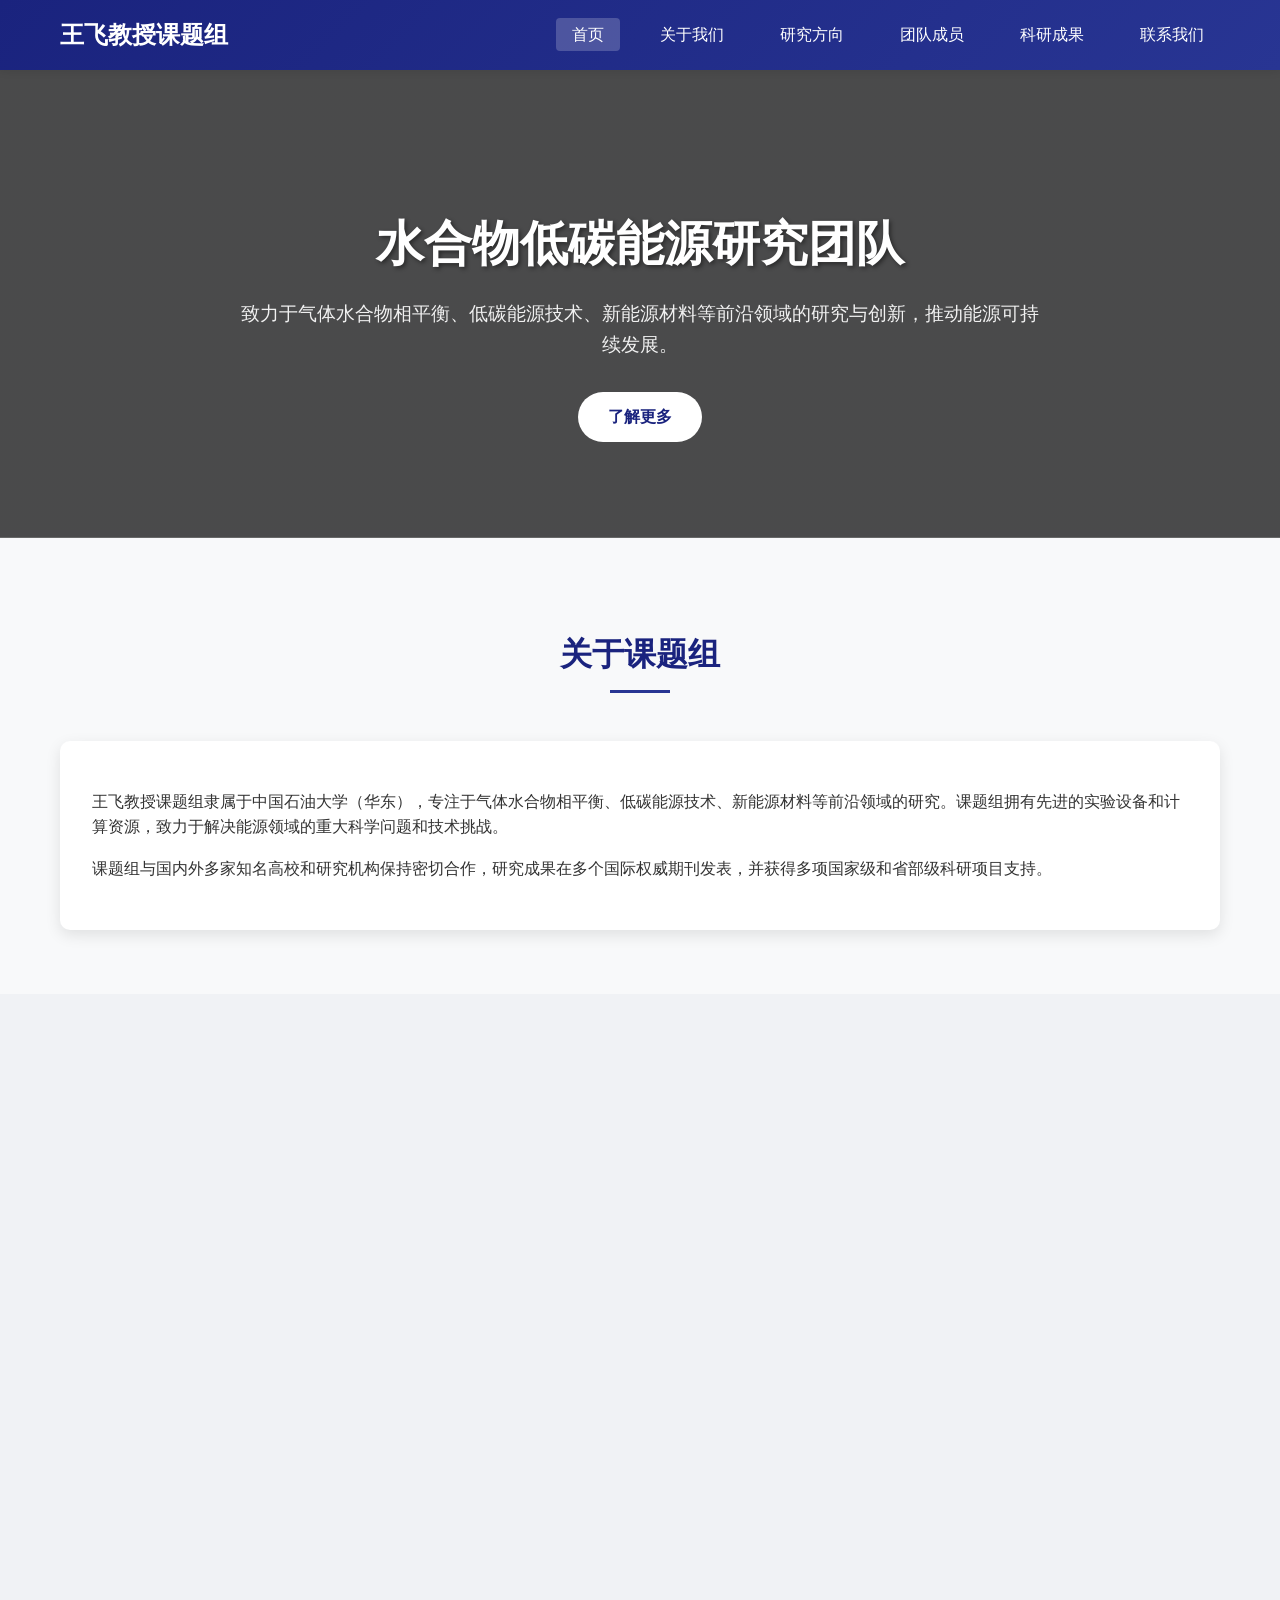
==== commit 93edc5d4: "Refactor site structure and optimize frontend Co-authored-by: Chen Chen <chen125111@users.noreply.gi" ====
--- a/index.html
+++ b/index.html
@@ -1,409 +1,194 @@
 <!DOCTYPE html>
-<html lang="zh-CN" data-theme="light">
+<html lang="zh-CN">
 <head>
     <meta charset="UTF-8">
+    <meta http-equiv="X-UA-Compatible" content="IE=edge">
     <meta name="viewport" content="width=device-width, initial-scale=1.0">
-
-    <!-- SEO Meta Tags -->
-    <title>王飞教授课题组 | 水合物低碳能源研究团队 - 中国石油大学（华东）</title>
-    <meta name="description" content="王飞教授课题组隶属于中国石油大学（华东），专注于气体水合物相平衡、低碳能源技术、新能源材料与计算模拟等前沿领域的研究与创新。">
-    <meta name="keywords" content="王飞,课题组,水合物,低碳能源,新能源材料,中国石油大学,气体水合物,CO2捕集,机器学习,化工">
-    <meta name="author" content="王飞教授课题组">
-    <meta name="robots" content="index, follow">
-    <link rel="canonical" href="https://wangfei-lab.upc.edu.cn/">
-
-    <!-- Open Graph / Social -->
-    <meta property="og:type" content="website">
-    <meta property="og:title" content="王飞教授课题组 | 水合物低碳能源研究团队">
-    <meta property="og:description" content="中国石油大学（华东）王飞教授课题组，专注于气体水合物相平衡、低碳能源技术、新能源材料等前沿研究。">
-    <meta property="og:url" content="https://wangfei-lab.upc.edu.cn/">
-    <meta property="og:locale" content="zh_CN">
-    <meta property="og:site_name" content="王飞教授课题组">
-
-    <!-- Twitter Card -->
-    <meta name="twitter:card" content="summary_large_image">
-    <meta name="twitter:title" content="王飞教授课题组 | 水合物低碳能源研究团队">
-    <meta name="twitter:description" content="中国石油大学（华东）王飞教授课题组，专注于气体水合物相平衡、低碳能源技术等前沿研究。">
-
-    <!-- Favicon (inline SVG) -->
-    <link rel="icon" href="data:image/svg+xml,<svg xmlns='http://www.w3.org/2000/svg' viewBox='0 0 100 100'><text y='.9em' font-size='90'>⚗️</text></svg>">
-
-    <!-- Preconnect -->
-    <link rel="preconnect" href="https://fonts.googleapis.com">
-    <link rel="preconnect" href="https://fonts.gstatic.com" crossorigin>
-
-    <!-- Google Fonts -->
-    <link href="https://fonts.googleapis.com/css2?family=Noto+Sans+SC:wght@400;600;700;800&display=swap" rel="stylesheet">
-
-    <!-- Stylesheet -->
-    <link rel="stylesheet" href="css/style.css">
-
-    <!-- JSON-LD Structured Data -->
-    <script type="application/ld+json">
-    {
-        "@context": "https://schema.org",
-        "@type": "ResearchOrganization",
-        "name": "王飞教授课题组",
-        "alternateName": "Prof. Wang Fei Research Group",
-        "url": "https://wangfei-lab.upc.edu.cn/",
-        "description": "专注于气体水合物相平衡、低碳能源技术、新能源材料与计算模拟等前沿领域的研究与创新",
-        "parentOrganization": {
-            "@type": "CollegeOrUniversity",
-            "name": "中国石油大学（华东）",
-            "alternateName": "China University of Petroleum (East China)",
-            "url": "https://www.upc.edu.cn/"
-        },
-        "address": {
-            "@type": "PostalAddress",
-            "streetAddress": "长江西路66号",
-            "addressLocality": "青岛市黄岛区",
-            "addressRegion": "山东省",
-            "postalCode": "266580",
-            "addressCountry": "CN"
-        },
-        "contactPoint": {
-            "@type": "ContactPoint",
-            "email": "wangfei@upc.edu.cn",
-            "telephone": "0532-8698XXXX",
-            "contactType": "academic inquiry"
-        },
-        "member": [
-            {
-                "@type": "Person",
-                "name": "王飞",
-                "jobTitle": "教授",
-                "affiliation": "中国石油大学（华东）"
-            }
-        ],
-        "knowsAbout": [
-            "气体水合物相平衡",
-            "低碳能源技术",
-            "新能源材料",
-            "CO2捕集与封存",
-            "计算模拟与人工智能"
-        ]
-    }
-    </script>
+    <meta name="description" content="王飞教授课题组，水合物低碳能源研究团队，聚焦气体水合物相平衡、低碳能源技术与新能源材料研究。">
+    <meta name="theme-color" content="#1a237e">
+    <meta name="color-scheme" content="light">
+    <title>王飞教授课题组 - 水合物低碳能源研究团队</title>
+    <link rel="preconnect" href="https://images.unsplash.com">
+    <link rel="preload" as="image" href="https://images.unsplash.com/photo-1518837695005-2083093ee35b?ixlib=rb-4.0.3&auto=format&fit=crop&w=1200&q=80">
+    <link rel="stylesheet" href="styles.css">
 </head>
 <body>
-    <!-- Skip Link (Accessibility) -->
-    <a href="#main" class="skip-link">跳转到主要内容</a>
-
-    <!-- Navigation -->
-    <nav class="navbar" role="navigation" aria-label="主导航">
-        <div class="container nav-container">
-            <a href="#home" class="logo" data-zh="王飞教授课题组" data-en="Prof. Wang Fei Lab">王飞教授课题组</a>
-
-            <button class="hamburger" id="hamburger" aria-label="打开菜单" aria-expanded="false" aria-controls="navMenu">
-                <span></span>
-                <span></span>
-                <span></span>
-            </button>
-
-            <div class="nav-menu" id="navMenu">
-                <ul class="nav-links" role="menubar">
-                    <li role="none"><a href="#home" role="menuitem" class="active" data-zh="首页" data-en="Home">首页</a></li>
-                    <li role="none"><a href="#about" role="menuitem" data-zh="关于我们" data-en="About">关于我们</a></li>
-                    <li role="none"><a href="#research" role="menuitem" data-zh="研究方向" data-en="Research">研究方向</a></li>
-                    <li role="none"><a href="#team" role="menuitem" data-zh="团队成员" data-en="Team">团队成员</a></li>
-                    <li role="none"><a href="#publications" role="menuitem" data-zh="科研成果" data-en="Publications">科研成果</a></li>
-                    <li role="none"><a href="#contact" role="menuitem" data-zh="联系我们" data-en="Contact">联系我们</a></li>
+    <a class="skip-link" href="#main-content">跳到主要内容</a>
+    <header class="site-header">
+        <nav class="navbar" aria-label="主导航">
+            <div class="container nav-container">
+                <a href="#home" class="logo">王飞教授课题组</a>
+                <ul class="nav-links">
+                    <li><a href="#home" class="active" aria-current="location">首页</a></li>
+                    <li><a href="#about">关于我们</a></li>
+                    <li><a href="#research">研究方向</a></li>
+                    <li><a href="#team">团队成员</a></li>
+                    <li><a href="#publications">科研成果</a></li>
+                    <li><a href="#contact">联系我们</a></li>
                 </ul>
             </div>
+        </nav>
+    </header>
 
-            <div class="nav-actions">
-                <button class="theme-toggle" id="themeToggle" aria-label="切换暗色模式">🌙</button>
-                <button class="lang-toggle" id="langToggle" aria-label="Switch to English">EN</button>
+    <main id="main-content">
+        <section class="hero" id="home" aria-labelledby="hero-title">
+            <div class="container">
+                <h1 id="hero-title">水合物低碳能源研究团队</h1>
+                <p>致力于气体水合物相平衡、低碳能源技术、新能源材料等前沿领域的研究与创新，推动能源可持续发展。</p>
+                <a class="cta-button" href="#research">了解更多</a>
             </div>
-        </div>
-    </nav>
+        </section>
 
-    <!-- Main Content -->
-    <main id="main">
+        <section class="section" id="about" aria-labelledby="about-title">
+            <div class="container">
+                <h2 class="section-title" id="about-title">关于课题组</h2>
+                <div class="card">
+                    <p>王飞教授课题组隶属于中国石油大学（华东），专注于气体水合物相平衡、低碳能源技术、新能源材料等前沿领域的研究。课题组拥有先进的实验设备和计算资源，致力于解决能源领域的重大科学问题和技术挑战。</p>
+                    <p>课题组与国内外多家知名高校和研究机构保持密切合作，研究成果在多个国际权威期刊发表，并获得多项国家级和省部级科研项目支持。</p>
+                </div>
+            </div>
+        </section>
 
-        <!-- Hero Section -->
-        <section class="hero" id="home" aria-label="课题组介绍">
+        <section class="section section-alt" id="research" aria-labelledby="research-title">
             <div class="container">
-                <div class="hero-content fade-in">
-                    <h1 data-zh="水合物低碳能源研究团队" data-en="Hydrate &amp; Low-Carbon Energy Research Group">水合物低碳能源研究团队</h1>
-                    <p class="hero-subtitle" data-zh="致力于气体水合物相平衡、低碳能源技术、新能源材料等前沿领域的研究与创新，推动能源可持续发展。" data-en="Dedicated to frontier research in gas hydrate phase equilibrium, low-carbon energy technologies, and new energy materials, driving sustainable energy development.">致力于气体水合物相平衡、低碳能源技术、新能源材料等前沿领域的研究与创新，推动能源可持续发展。</p>
-                    <div class="hero-buttons">
-                        <a href="#research" class="btn" data-zh="了解研究方向" data-en="Our Research">了解研究方向</a>
-                        <a href="#contact" class="btn btn-outline" data-zh="联系我们" data-en="Contact Us">联系我们</a>
-                    </div>
-                    <div class="hero-stats">
-                        <div class="stat-item">
-                            <span class="stat-number">4+</span>
-                            <span class="stat-label" data-zh="研究方向" data-en="Research Areas">研究方向</span>
+                <h2 class="section-title" id="research-title">研究方向</h2>
+                <div class="card-grid">
+                    <article class="research-item">
+                        <h3>气体水合物相平衡</h3>
+                        <p>研究不同条件下气体水合物的形成、稳定性和分解机理，开发新型水合物储能技术。</p>
+                    </article>
+                    <article class="research-item">
+                        <h3>低碳能源技术</h3>
+                        <p>开发二氧化碳捕集、利用与封存技术，研究氢能、太阳能等可再生能源的存储与转化。</p>
+                    </article>
+                    <article class="research-item">
+                        <h3>新能源材料</h3>
+                        <p>设计合成高性能能源材料，包括催化剂、电极材料、储能材料等，提升能源转换效率。</p>
+                    </article>
+                    <article class="research-item">
+                        <h3>计算模拟与人工智能</h3>
+                        <p>利用分子模拟、机器学习等方法预测材料性能，加速新材料发现和工艺优化。</p>
+                    </article>
+                </div>
+            </div>
+        </section>
+
+        <section class="section" id="team" aria-labelledby="team-title">
+            <div class="container">
+                <h2 class="section-title" id="team-title">团队成员</h2>
+                <div class="team-grid">
+                    <article class="team-member">
+                        <div class="member-avatar">王</div>
+                        <h3>王飞 教授</h3>
+                        <p>课题组负责人</p>
+                        <p>研究方向：气体水合物、低碳能源</p>
+                    </article>
+                    <article class="team-member">
+                        <div class="member-avatar">陈</div>
+                        <h3>陈宸</h3>
+                        <p>博士研究生</p>
+                        <p>研究方向：水合物相平衡计算</p>
+                    </article>
+                    <article class="team-member">
+                        <div class="member-avatar">李</div>
+                        <h3>李华</h3>
+                        <p>硕士研究生</p>
+                        <p>研究方向：新能源材料</p>
+                    </article>
+                    <article class="team-member">
+                        <div class="member-avatar">张</div>
+                        <h3>张明</h3>
+                        <p>硕士研究生</p>
+                        <p>研究方向：二氧化碳捕集</p>
+                    </article>
+                </div>
+            </div>
+        </section>
+
+        <section class="section section-alt" id="publications" aria-labelledby="publications-title">
+            <div class="container">
+                <h2 class="section-title" id="publications-title">科研成果</h2>
+                <div class="card">
+                    <h3 class="card-title">代表性论文</h3>
+                    <ul class="list">
+                        <li>Wang, F., et al. "Phase equilibrium of methane hydrate in porous media." <em>Energy &amp; Fuels</em>, 2023.</li>
+                        <li>Chen, C., et al. "Machine learning prediction of hydrate formation conditions." <em>Chemical Engineering Journal</em>, 2024.</li>
+                        <li>Li, H., et al. "Novel catalyst for CO2 hydrogenation to methanol." <em>Applied Catalysis B: Environmental</em>, 2024.</li>
+                        <li>Zhang, M., et al. "Enhanced CO2 capture using functionalized materials." <em>Separation and Purification Technology</em>, 2023.</li>
+                    </ul>
+
+                    <h3 class="card-title card-title-spaced">科研项目</h3>
+                    <ul class="list">
+                        <li>国家自然科学基金重点项目：气体水合物相平衡与储能机理研究</li>
+                        <li>山东省重点研发计划：低碳能源关键技术开发与应用</li>
+                        <li>企业合作项目：工业二氧化碳捕集与资源化利用</li>
+                    </ul>
+                </div>
+            </div>
+        </section>
+
+        <section class="section" id="contact" aria-labelledby="contact-title">
+            <div class="container">
+                <h2 class="section-title" id="contact-title">联系我们</h2>
+                <div class="card">
+                    <div class="contact-grid">
+                        <div>
+                            <h3 class="card-title">实验室地址</h3>
+                            <address class="address-block">
+                                <p>山东省青岛市黄岛区长江西路66号</p>
+                                <p>中国石油大学（华东）化工学院</p>
+                                <p>邮编：266580</p>
+                            </address>
                         </div>
-                        <div class="stat-item">
-                            <span class="stat-number">30+</span>
-                            <span class="stat-label" data-zh="发表论文" data-en="Publications">发表论文</span>
-                        </div>
-                        <div class="stat-item">
-                            <span class="stat-number">10+</span>
-                            <span class="stat-label" data-zh="团队成员" data-en="Team Members">团队成员</span>
-                        </div>
-                        <div class="stat-item">
-                            <span class="stat-number">5+</span>
-                            <span class="stat-label" data-zh="科研项目" data-en="Projects">科研项目</span>
+                        <div>
+                            <h3 class="card-title">联系方式</h3>
+                            <ul class="list-plain">
+                                <li>电话：0532-8698XXXX</li>
+                                <li>邮箱：wangfei@upc.edu.cn</li>
+                                <li>实验室：化工实验楼A座301室</li>
+                            </ul>
                         </div>
                     </div>
                 </div>
             </div>
         </section>
-
-        <!-- About Section -->
-        <section class="section" id="about" aria-label="关于课题组">
-            <div class="container">
-                <header class="section-header fade-in">
-                    <h2 class="section-title" data-zh="关于课题组" data-en="About Us">关于课题组</h2>
-                    <p class="section-desc" data-zh="扎根能源科学前沿，培养创新人才" data-en="Rooted in energy science frontiers, nurturing innovative talents">扎根能源科学前沿，培养创新人才</p>
-                </header>
-                <div class="about-content">
-                    <div class="about-text fade-in-left">
-                        <p data-zh="王飞教授课题组隶属于中国石油大学（华东），专注于气体水合物相平衡、低碳能源技术、新能源材料等前沿领域的研究。课题组拥有先进的实验设备和计算资源，致力于解决能源领域的重大科学问题和技术挑战。" data-en="Prof. Wang Fei's research group, affiliated with China University of Petroleum (East China), focuses on frontier research in gas hydrate phase equilibrium, low-carbon energy technologies, and new energy materials. The group is equipped with advanced experimental facilities and computational resources, committed to addressing major scientific and technological challenges in the energy sector.">王飞教授课题组隶属于中国石油大学（华东），专注于气体水合物相平衡、低碳能源技术、新能源材料等前沿领域的研究。课题组拥有先进的实验设备和计算资源，致力于解决能源领域的重大科学问题和技术挑战。</p>
-                        <p data-zh="课题组与国内外多家知名高校和研究机构保持密切合作，研究成果在多个国际权威期刊发表，并获得多项国家级和省部级科研项目支持。" data-en="The group maintains close collaborations with renowned universities and research institutions worldwide. Research findings have been published in top international journals, supported by multiple national and provincial-level research grants.">课题组与国内外多家知名高校和研究机构保持密切合作，研究成果在多个国际权威期刊发表，并获得多项国家级和省部级科研项目支持。</p>
-                    </div>
-                    <div class="about-highlights fade-in-right">
-                        <div class="highlight-item">
-                            <span class="highlight-icon" aria-hidden="true">🔬</span>
-                            <span class="highlight-number">4</span>
-                            <span class="highlight-label" data-zh="核心研究方向" data-en="Core Research Areas">核心研究方向</span>
-                        </div>
-                        <div class="highlight-item">
-                            <span class="highlight-icon" aria-hidden="true">📄</span>
-                            <span class="highlight-number">30+</span>
-                            <span class="highlight-label" data-zh="SCI论文" data-en="SCI Papers">SCI论文</span>
-                        </div>
-                        <div class="highlight-item">
-                            <span class="highlight-icon" aria-hidden="true">🏆</span>
-                            <span class="highlight-number">5+</span>
-                            <span class="highlight-label" data-zh="科研项目" data-en="Research Projects">科研项目</span>
-                        </div>
-                        <div class="highlight-item">
-                            <span class="highlight-icon" aria-hidden="true">🤝</span>
-                            <span class="highlight-number">10+</span>
-                            <span class="highlight-label" data-zh="合作机构" data-en="Partner Institutions">合作机构</span>
-                        </div>
-                    </div>
-                </div>
-            </div>
-        </section>
-
-        <!-- Research Section -->
-        <section class="section section-alt" id="research" aria-label="研究方向">
-            <div class="container">
-                <header class="section-header fade-in">
-                    <h2 class="section-title" data-zh="研究方向" data-en="Research Areas">研究方向</h2>
-                    <p class="section-desc" data-zh="聚焦能源领域关键科学问题与技术创新" data-en="Focusing on key scientific issues and technological innovation in the energy sector">聚焦能源领域关键科学问题与技术创新</p>
-                </header>
-                <div class="research-grid">
-                    <article class="research-card fade-in stagger-1">
-                        <span class="research-icon" aria-hidden="true">🧊</span>
-                        <h3 data-zh="气体水合物相平衡" data-en="Gas Hydrate Phase Equilibrium">气体水合物相平衡</h3>
-                        <p data-zh="研究不同条件下气体水合物的形成、稳定性和分解机理，开发新型水合物储能技术，为天然气水合物资源开发与利用提供理论支撑。" data-en="Investigating formation, stability, and decomposition mechanisms of gas hydrates under various conditions, developing novel hydrate-based energy storage technologies.">研究不同条件下气体水合物的形成、稳定性和分解机理，开发新型水合物储能技术，为天然气水合物资源开发与利用提供理论支撑。</p>
-                    </article>
-                    <article class="research-card fade-in stagger-2">
-                        <span class="research-icon" aria-hidden="true">🌱</span>
-                        <h3 data-zh="低碳能源技术" data-en="Low-Carbon Energy Technologies">低碳能源技术</h3>
-                        <p data-zh="开发二氧化碳捕集、利用与封存（CCUS）技术，研究氢能、太阳能等可再生能源的存储与转化，助力碳中和目标实现。" data-en="Developing CO₂ capture, utilization, and storage (CCUS) technologies, exploring hydrogen and solar energy storage and conversion to support carbon neutrality goals.">开发二氧化碳捕集、利用与封存（CCUS）技术，研究氢能、太阳能等可再生能源的存储与转化，助力碳中和目标实现。</p>
-                    </article>
-                    <article class="research-card fade-in stagger-3">
-                        <span class="research-icon" aria-hidden="true">⚡</span>
-                        <h3 data-zh="新能源材料" data-en="New Energy Materials">新能源材料</h3>
-                        <p data-zh="设计合成高性能能源材料，包括催化剂、电极材料、储能材料等，提升能源转换效率，推动清洁能源技术产业化发展。" data-en="Designing and synthesizing high-performance energy materials, including catalysts, electrode materials, and energy storage materials to enhance energy conversion efficiency.">设计合成高性能能源材料，包括催化剂、电极材料、储能材料等，提升能源转换效率，推动清洁能源技术产业化发展。</p>
-                    </article>
-                    <article class="research-card fade-in stagger-4">
-                        <span class="research-icon" aria-hidden="true">🤖</span>
-                        <h3 data-zh="计算模拟与人工智能" data-en="Computational Simulation &amp; AI">计算模拟与人工智能</h3>
-                        <p data-zh="利用分子模拟、机器学习等方法预测材料性能，加速新材料发现和工艺优化，构建数据驱动的能源研究新范式。" data-en="Leveraging molecular simulation and machine learning to predict material properties, accelerate new material discovery, and build data-driven research paradigms.">利用分子模拟、机器学习等方法预测材料性能，加速新材料发现和工艺优化，构建数据驱动的能源研究新范式。</p>
-                    </article>
-                </div>
-            </div>
-        </section>
-
-        <!-- Team Section -->
-        <section class="section" id="team" aria-label="团队成员">
-            <div class="container">
-                <header class="section-header fade-in">
-                    <h2 class="section-title" data-zh="团队成员" data-en="Our Team">团队成员</h2>
-                    <p class="section-desc" data-zh="志同道合，砥砺前行" data-en="United in purpose, advancing together">志同道合，砥砺前行</p>
-                </header>
-                <div class="team-grid">
-                    <article class="team-member fade-in stagger-1">
-                        <div class="member-avatar" aria-hidden="true">王</div>
-                        <h3>王飞</h3>
-                        <p class="member-role" data-zh="教授 · 课题组负责人" data-en="Professor · Group Leader">教授 · 课题组负责人</p>
-                        <p class="member-research" data-zh="研究方向：气体水合物、低碳能源" data-en="Research: Gas hydrates, Low-carbon energy">研究方向：气体水合物、低碳能源</p>
-                    </article>
-                    <article class="team-member fade-in stagger-2">
-                        <div class="member-avatar" aria-hidden="true">陈</div>
-                        <h3>陈宸</h3>
-                        <p class="member-role" data-zh="博士研究生" data-en="PhD Candidate">博士研究生</p>
-                        <p class="member-research" data-zh="研究方向：水合物相平衡计算" data-en="Research: Hydrate phase equilibrium computation">研究方向：水合物相平衡计算</p>
-                    </article>
-                    <article class="team-member fade-in stagger-3">
-                        <div class="member-avatar" aria-hidden="true">李</div>
-                        <h3>李华</h3>
-                        <p class="member-role" data-zh="硕士研究生" data-en="Master's Student">硕士研究生</p>
-                        <p class="member-research" data-zh="研究方向：新能源材料" data-en="Research: New energy materials">研究方向：新能源材料</p>
-                    </article>
-                    <article class="team-member fade-in stagger-4">
-                        <div class="member-avatar" aria-hidden="true">张</div>
-                        <h3>张明</h3>
-                        <p class="member-role" data-zh="硕士研究生" data-en="Master's Student">硕士研究生</p>
-                        <p class="member-research" data-zh="研究方向：二氧化碳捕集" data-en="Research: CO₂ capture">研究方向：二氧化碳捕集</p>
-                    </article>
-                </div>
-            </div>
-        </section>
-
-        <!-- Publications Section -->
-        <section class="section section-alt" id="publications" aria-label="科研成果">
-            <div class="container">
-                <header class="section-header fade-in">
-                    <h2 class="section-title" data-zh="科研成果" data-en="Publications &amp; Projects">科研成果</h2>
-                    <p class="section-desc" data-zh="以高水平成果回馈学术界与社会" data-en="Contributing high-quality outcomes to academia and society">以高水平成果回馈学术界与社会</p>
-                </header>
-
-                <div class="pub-tabs fade-in">
-                    <button class="pub-tab active" data-tab="papers" data-zh="代表性论文" data-en="Representative Papers">代表性论文</button>
-                    <button class="pub-tab" data-tab="projects" data-zh="科研项目" data-en="Research Projects">科研项目</button>
-                </div>
-
-                <div class="pub-content fade-in">
-                    <div class="pub-panel active" id="papers">
-                        <ol class="pub-list">
-                            <li>
-                                <span class="pub-title">Wang, F., et al.</span> "Phase equilibrium of methane hydrate in porous media."
-                                <span class="pub-journal">Energy &amp; Fuels</span><span class="pub-year">2023</span>
-                            </li>
-                            <li>
-                                <span class="pub-title">Chen, C., et al.</span> "Machine learning prediction of hydrate formation conditions."
-                                <span class="pub-journal">Chemical Engineering Journal</span><span class="pub-year">2024</span>
-                            </li>
-                            <li>
-                                <span class="pub-title">Li, H., et al.</span> "Novel catalyst for CO₂ hydrogenation to methanol."
-                                <span class="pub-journal">Applied Catalysis B: Environmental</span><span class="pub-year">2024</span>
-                            </li>
-                            <li>
-                                <span class="pub-title">Zhang, M., et al.</span> "Enhanced CO₂ capture using functionalized materials."
-                                <span class="pub-journal">Separation and Purification Technology</span><span class="pub-year">2023</span>
-                            </li>
-                        </ol>
-                    </div>
-                    <div class="pub-panel" id="projects">
-                        <ul class="pub-list">
-                            <li>
-                                <span class="pub-title" data-zh="国家自然科学基金重点项目" data-en="NSFC Key Project">国家自然科学基金重点项目</span>
-                                <br><span data-zh="气体水合物相平衡与储能机理研究" data-en="Research on gas hydrate phase equilibrium and energy storage mechanisms">气体水合物相平衡与储能机理研究</span>
-                            </li>
-                            <li>
-                                <span class="pub-title" data-zh="山东省重点研发计划" data-en="Shandong Key R&D Program">山东省重点研发计划</span>
-                                <br><span data-zh="低碳能源关键技术开发与应用" data-en="Development and application of key low-carbon energy technologies">低碳能源关键技术开发与应用</span>
-                            </li>
-                            <li>
-                                <span class="pub-title" data-zh="企业合作项目" data-en="Industry Collaboration Project">企业合作项目</span>
-                                <br><span data-zh="工业二氧化碳捕集与资源化利用" data-en="Industrial CO₂ capture and resource utilization">工业二氧化碳捕集与资源化利用</span>
-                            </li>
-                        </ul>
-                    </div>
-                </div>
-            </div>
-        </section>
-
-        <!-- Contact Section -->
-        <section class="section" id="contact" aria-label="联系我们">
-            <div class="container">
-                <header class="section-header fade-in">
-                    <h2 class="section-title" data-zh="联系我们" data-en="Contact Us">联系我们</h2>
-                    <p class="section-desc" data-zh="欢迎来访、来信、来电交流合作" data-en="We welcome visits, correspondence, and collaborations">欢迎来访、来信、来电交流合作</p>
-                </header>
-                <div class="contact-grid">
-                    <div class="contact-card fade-in-left">
-                        <h3><span aria-hidden="true">📍</span> <span data-zh="实验室地址" data-en="Lab Address">实验室地址</span></h3>
-                        <div class="contact-item">
-                            <span class="contact-icon" aria-hidden="true">🏫</span>
-                            <div>
-                                <p data-zh="中国石油大学（华东）化工学院" data-en="School of Chemical Engineering, China University of Petroleum (East China)">中国石油大学（华东）化工学院</p>
-                                <p data-zh="化工实验楼A座301室" data-en="Room 301, Building A, Chemical Engineering Lab">化工实验楼A座301室</p>
-                            </div>
-                        </div>
-                        <div class="contact-item">
-                            <span class="contact-icon" aria-hidden="true">🗺️</span>
-                            <div>
-                                <p data-zh="山东省青岛市黄岛区长江西路66号" data-en="66 Changjiang West Road, Huangdao District, Qingdao, Shandong">山东省青岛市黄岛区长江西路66号</p>
-                                <p data-zh="邮编：266580" data-en="Postal Code: 266580">邮编：266580</p>
-                            </div>
-                        </div>
-                    </div>
-                    <div class="contact-card fade-in-right">
-                        <h3><span aria-hidden="true">📞</span> <span data-zh="联系方式" data-en="Contact Info">联系方式</span></h3>
-                        <div class="contact-item">
-                            <span class="contact-icon" aria-hidden="true">📧</span>
-                            <div>
-                                <p data-zh="电子邮箱" data-en="Email">电子邮箱</p>
-                                <a href="mailto:wangfei@upc.edu.cn">wangfei@upc.edu.cn</a>
-                            </div>
-                        </div>
-                        <div class="contact-item">
-                            <span class="contact-icon" aria-hidden="true">☎️</span>
-                            <div>
-                                <p data-zh="办公电话" data-en="Office Phone">办公电话</p>
-                                <a href="tel:053286980000">0532-8698XXXX</a>
-                            </div>
-                        </div>
-                        <div class="contact-item">
-                            <span class="contact-icon" aria-hidden="true">🌐</span>
-                            <div>
-                                <p data-zh="学校官网" data-en="University Website">学校官网</p>
-                                <a href="https://www.upc.edu.cn/" target="_blank" rel="noopener noreferrer">www.upc.edu.cn</a>
-                            </div>
-                        </div>
-                    </div>
-                </div>
-            </div>
-        </section>
-
     </main>
 
-    <!-- Footer -->
-    <footer class="footer" role="contentinfo">
+    <footer class="footer">
         <div class="container">
-            <div class="footer-grid">
-                <div class="footer-brand">
-                    <h3 data-zh="王飞教授课题组" data-en="Prof. Wang Fei Lab">王飞教授课题组</h3>
-                    <p data-zh="水合物低碳能源研究团队，致力于能源领域的创新研究与人才培养，推动能源可持续发展。" data-en="Hydrate &amp; Low-Carbon Energy Research Group, dedicated to innovative energy research, talent cultivation, and sustainable energy development.">水合物低碳能源研究团队，致力于能源领域的创新研究与人才培养，推动能源可持续发展。</p>
+            <div class="footer-content">
+                <div class="footer-section">
+                    <h3>王飞教授课题组</h3>
+                    <p>水合物低碳能源研究团队</p>
+                    <p>致力于能源领域的创新研究</p>
                 </div>
                 <div class="footer-section">
-                    <h3 data-zh="快速链接" data-en="Quick Links">快速链接</h3>
-                    <ul class="footer-links">
-                        <li><a href="#home" data-zh="首页" data-en="Home">首页</a></li>
-                        <li><a href="#about" data-zh="关于我们" data-en="About">关于我们</a></li>
-                        <li><a href="#research" data-zh="研究方向" data-en="Research">研究方向</a></li>
-                        <li><a href="#publications" data-zh="科研成果" data-en="Publications">科研成果</a></li>
-                    </ul>
+                    <h3>快速链接</h3>
+                    <nav aria-label="页脚快捷导航">
+                        <ul class="list-plain">
+                            <li><a href="#home">首页</a></li>
+                            <li><a href="#research">研究方向</a></li>
+                            <li><a href="#team">团队成员</a></li>
+                            <li><a href="#publications">科研成果</a></li>
+                        </ul>
+                    </nav>
                 </div>
                 <div class="footer-section">
-                    <h3 data-zh="联系信息" data-en="Contact Info">联系信息</h3>
-                    <ul class="footer-links footer-contact">
-                        <li><span aria-hidden="true">📍</span> <span data-zh="山东省青岛市黄岛区" data-en="Huangdao, Qingdao, Shandong">山东省青岛市黄岛区</span></li>
-                        <li><span aria-hidden="true">📞</span> 0532-8698XXXX</li>
-                        <li><span aria-hidden="true">✉️</span> wangfei@upc.edu.cn</li>
+                    <h3>联系我们</h3>
+                    <ul class="list-plain">
+                        <li>📍 山东省青岛市黄岛区</li>
+                        <li>📞 0532-8698XXXX</li>
+                        <li>✉️ wangfei@upc.edu.cn</li>
                     </ul>
                 </div>
             </div>
             <div class="copyright">
-                <p>© <span id="currentYear">2025</span> <span data-zh="王飞教授课题组 - 中国石油大学（华东）. 保留所有权利." data-en="Prof. Wang Fei Research Group - China University of Petroleum (East China). All rights reserved.">王飞教授课题组 - 中国石油大学（华东）. 保留所有权利.</span></p>
+                <p>© 2024 王飞教授课题组 - 水合物低碳能源研究团队. 保留所有权利.</p>
+                <p>本网站基于课题组信息创建，内容会持续更新</p>
             </div>
         </div>
     </footer>
 
-    <!-- Back to Top Button -->
-    <button class="back-to-top" id="backToTop" aria-label="返回顶部" title="返回顶部">↑</button>
-
-    <!-- Script -->
-    <script src="js/main.js"></script>
+    <script src="main.js" defer></script>
 </body>
-</html>
+</html>
--- a/styles.css
+++ b/styles.css
@@ -0,0 +1,447 @@
+:root {
+   --color-primary: #1a237e;
+   --color-primary-dark: #283593;
+   --color-text: #333;
+   --color-bg: #f8f9fa;
+   --color-surface: #ffffff;
+   --color-highlight: #ffd54f;
+   --shadow-sm: 0 2px 8px rgba(0, 0, 0, 0.08);
+   --shadow-md: 0 5px 15px rgba(0, 0, 0, 0.1);
+   --shadow-lg: 0 10px 25px rgba(0, 0, 0, 0.15);
+   --radius-md: 8px;
+   --radius-lg: 10px;
+   --nav-height: 72px;
+ }
+ 
+ *,
+ *::before,
+ *::after {
+   box-sizing: border-box;
+ }
+ 
+ html {
+   scroll-behavior: smooth;
+ }
+ 
+ body {
+   margin: 0;
+   font-family: "Segoe UI", Tahoma, Geneva, Verdana, sans-serif;
+   line-height: 1.6;
+   color: var(--color-text);
+   background-color: var(--color-bg);
+   -webkit-text-size-adjust: 100%;
+ }
+ 
+ img {
+   max-width: 100%;
+   display: block;
+ }
+ 
+ a {
+   color: inherit;
+ }
+ 
+ .container {
+   max-width: 1200px;
+   margin: 0 auto;
+   padding: 0 20px;
+ }
+ 
+ .skip-link {
+   position: absolute;
+   left: -999px;
+   top: 0;
+   background: var(--color-surface);
+   color: var(--color-primary);
+   padding: 8px 16px;
+   border-radius: 4px;
+   box-shadow: var(--shadow-sm);
+   z-index: 1001;
+   text-decoration: none;
+ }
+ 
+ .skip-link:focus {
+   left: 16px;
+   top: 16px;
+ }
+ 
+ .site-header {
+   position: sticky;
+   top: 0;
+   z-index: 1000;
+   background: linear-gradient(135deg, var(--color-primary) 0%, var(--color-primary-dark) 100%);
+   color: #ffffff;
+   box-shadow: var(--shadow-sm);
+ }
+ 
+ .navbar {
+   padding: 1rem 0;
+ }
+ 
+ .nav-container {
+   display: flex;
+   justify-content: space-between;
+   align-items: center;
+   gap: 1rem;
+ }
+ 
+ .logo {
+   font-size: 1.5rem;
+   font-weight: 700;
+   color: #ffffff;
+   text-decoration: none;
+   white-space: nowrap;
+ }
+ 
+ .nav-links {
+   display: flex;
+   list-style: none;
+   gap: 1.5rem;
+   margin: 0;
+   padding: 0;
+ }
+ 
+ .nav-links a {
+   color: #ffffff;
+   text-decoration: none;
+   padding: 0.5rem 1rem;
+   border-radius: 4px;
+   transition: background-color 0.3s;
+ }
+ 
+ .nav-links a:hover,
+ .nav-links a:focus-visible,
+ .nav-links a.active {
+   background-color: rgba(255, 255, 255, 0.12);
+   outline: none;
+ }
+ 
+ .nav-links a[aria-current="location"] {
+   background-color: rgba(255, 255, 255, 0.2);
+ }
+ 
+ .hero {
+   background: linear-gradient(rgba(0, 0, 0, 0.7), rgba(0, 0, 0, 0.7)),
+     url("https://images.unsplash.com/photo-1518837695005-2083093ee35b?ixlib=rb-4.0.3&auto=format&fit=crop&w=1200&q=80");
+   background-size: cover;
+   background-position: center;
+   color: #ffffff;
+   padding: clamp(4rem, 8vw, 6rem) 0;
+   text-align: center;
+ }
+ 
+ .hero h1 {
+   font-size: clamp(2.2rem, 4vw, 3rem);
+   margin-bottom: 1rem;
+   text-shadow: 2px 2px 4px rgba(0, 0, 0, 0.45);
+ }
+ 
+ .hero p {
+   font-size: clamp(1rem, 2vw, 1.2rem);
+   max-width: 800px;
+   margin: 0 auto 2rem;
+   opacity: 0.92;
+ }
+ 
+ .cta-button {
+   background: #ffffff;
+   color: var(--color-primary);
+   padding: 12px 30px;
+   border-radius: 25px;
+   text-decoration: none;
+   font-weight: 700;
+   display: inline-block;
+   transition: transform 0.25s ease, box-shadow 0.25s ease;
+ }
+ 
+ .cta-button:hover,
+ .cta-button:focus-visible {
+   transform: translateY(-2px);
+   box-shadow: var(--shadow-md);
+   outline: none;
+ }
+ 
+ .section {
+   padding: 4rem 0;
+   scroll-margin-top: calc(var(--nav-height) + 24px);
+   content-visibility: auto;
+   contain-intrinsic-size: 800px;
+ }
+ 
+ .section-alt {
+   background: #f0f2f5;
+ }
+ 
+ .section-title {
+   text-align: center;
+   margin-bottom: 3rem;
+   color: var(--color-primary);
+   font-size: 2rem;
+   position: relative;
+ }
+ 
+ .section-title::after {
+   content: "";
+   display: block;
+   width: 60px;
+   height: 3px;
+   background: var(--color-primary-dark);
+   margin: 10px auto 0;
+ }
+ 
+ .card-grid {
+   display: grid;
+   grid-template-columns: repeat(auto-fit, minmax(260px, 1fr));
+   gap: 2rem;
+   margin-top: 2rem;
+ }
+ 
+ .card {
+   background: var(--color-surface);
+   border-radius: var(--radius-lg);
+   padding: 2rem;
+   box-shadow: var(--shadow-md);
+   transition: transform 0.25s ease, box-shadow 0.25s ease;
+ }
+ 
+ .card-title {
+   color: var(--color-primary);
+   margin-bottom: 1rem;
+   font-size: 1.3rem;
+ }
+ 
+ .card-title-spaced {
+   margin-top: 2rem;
+ }
+ 
+ @media (hover: hover) {
+   .card:hover {
+     transform: translateY(-4px);
+     box-shadow: var(--shadow-lg);
+   }
+ }
+ 
+ .research-item {
+   background: var(--color-surface);
+   border-left: 4px solid var(--color-primary-dark);
+   padding: 1.5rem;
+   border-radius: 0 var(--radius-md) var(--radius-md) 0;
+   box-shadow: var(--shadow-sm);
+ }
+ 
+ .research-item h3 {
+   color: var(--color-primary);
+   margin-bottom: 0.5rem;
+   font-size: 1.1rem;
+ }
+ 
+ .team-grid {
+   display: grid;
+   grid-template-columns: repeat(auto-fit, minmax(220px, 1fr));
+   gap: 2rem;
+ }
+ 
+ .team-member {
+   text-align: center;
+   background: var(--color-surface);
+   padding: 2rem;
+   border-radius: var(--radius-lg);
+   box-shadow: var(--shadow-md);
+   transition: transform 0.25s ease, box-shadow 0.25s ease;
+ }
+ 
+ @media (hover: hover) {
+   .team-member:hover {
+     transform: translateY(-4px);
+     box-shadow: var(--shadow-lg);
+   }
+ }
+ 
+ .member-avatar {
+   width: 120px;
+   height: 120px;
+   border-radius: 50%;
+   background: #e8eaf6;
+   margin: 0 auto 1rem;
+   display: flex;
+   align-items: center;
+   justify-content: center;
+   font-size: 3rem;
+   color: var(--color-primary-dark);
+   font-weight: 700;
+ }
+ 
+ .list {
+   margin: 0;
+   padding-left: 1.5rem;
+ }
+ 
+ .list li {
+   margin-bottom: 0.8rem;
+ }
+ 
+ .list-plain {
+   list-style: none;
+   margin: 0;
+   padding: 0;
+ }
+ 
+ .list-plain li {
+   margin-bottom: 0.5rem;
+   display: flex;
+   align-items: center;
+   gap: 0.5rem;
+ }
+ 
+ .contact-grid {
+   display: grid;
+   grid-template-columns: repeat(auto-fit, minmax(260px, 1fr));
+   gap: 2rem;
+ }
+ 
+ .address-block {
+   font-style: normal;
+ }
+ 
+ .footer {
+   background: var(--color-primary);
+   color: #ffffff;
+   padding: 3rem 0;
+   margin-top: 4rem;
+ }
+ 
+ .footer-content {
+   display: grid;
+   grid-template-columns: repeat(auto-fit, minmax(220px, 1fr));
+   gap: 2rem;
+ }
+ 
+ .footer-section h3 {
+   margin-bottom: 1rem;
+   font-size: 1.2rem;
+ }
+ 
+ .footer a {
+   color: #ffffff;
+   text-decoration: none;
+ }
+ 
+ .footer a:hover,
+ .footer a:focus-visible {
+   text-decoration: underline;
+   outline: none;
+ }
+ 
+ .copyright {
+   text-align: center;
+   margin-top: 2rem;
+   padding-top: 2rem;
+   border-top: 1px solid rgba(255, 255, 255, 0.15);
+   opacity: 0.85;
+ }
+ 
+ .page-404 {
+   background: linear-gradient(135deg, var(--color-primary) 0%, var(--color-primary-dark) 100%);
+   color: #ffffff;
+   min-height: 100vh;
+   display: flex;
+   align-items: center;
+   justify-content: center;
+   text-align: center;
+   padding: 20px;
+ }
+ 
+ .page-404 .container {
+   max-width: 600px;
+ }
+ 
+ .page-404 h1 {
+   font-size: 4rem;
+   margin-bottom: 1rem;
+   color: var(--color-highlight);
+ }
+ 
+ .page-404 h2 {
+   font-size: 2rem;
+   margin-bottom: 1.5rem;
+ }
+ 
+ .page-404 p {
+   font-size: 1.2rem;
+   margin-bottom: 2rem;
+   opacity: 0.9;
+ }
+ 
+ .btn {
+   display: inline-block;
+   background: #ffffff;
+   color: var(--color-primary);
+   padding: 12px 30px;
+   border-radius: 25px;
+   text-decoration: none;
+   font-weight: 700;
+   transition: transform 0.25s ease, box-shadow 0.25s ease;
+ }
+ 
+ .btn:hover,
+ .btn:focus-visible {
+   transform: translateY(-2px);
+   box-shadow: var(--shadow-md);
+   outline: none;
+ }
+ 
+ .page-404 .links {
+   margin-top: 2rem;
+   display: flex;
+   gap: 1rem;
+   justify-content: center;
+   flex-wrap: wrap;
+ }
+ 
+ .page-404 .links a {
+   color: #ffffff;
+   text-decoration: none;
+   padding: 8px 16px;
+   border: 1px solid rgba(255, 255, 255, 0.3);
+   border-radius: 4px;
+   transition: background-color 0.25s ease;
+ }
+ 
+ .page-404 .links a:hover,
+ .page-404 .links a:focus-visible {
+   background-color: rgba(255, 255, 255, 0.1);
+   outline: none;
+ }
+ 
+ @media (max-width: 768px) {
+   .nav-container {
+     flex-direction: column;
+     gap: 1rem;
+   }
+ 
+   .nav-links {
+     flex-wrap: wrap;
+     justify-content: center;
+   }
+ 
+   .hero h1 {
+     font-size: 2rem;
+   }
+ 
+   .hero p {
+     font-size: 1rem;
+   }
+ }
+ 
+ @media (prefers-reduced-motion: reduce) {
+   html {
+     scroll-behavior: auto;
+   }
+ 
+   *,
+   *::before,
+   *::after {
+     animation: none !important;
+     transition: none !important;
+   }
+ }
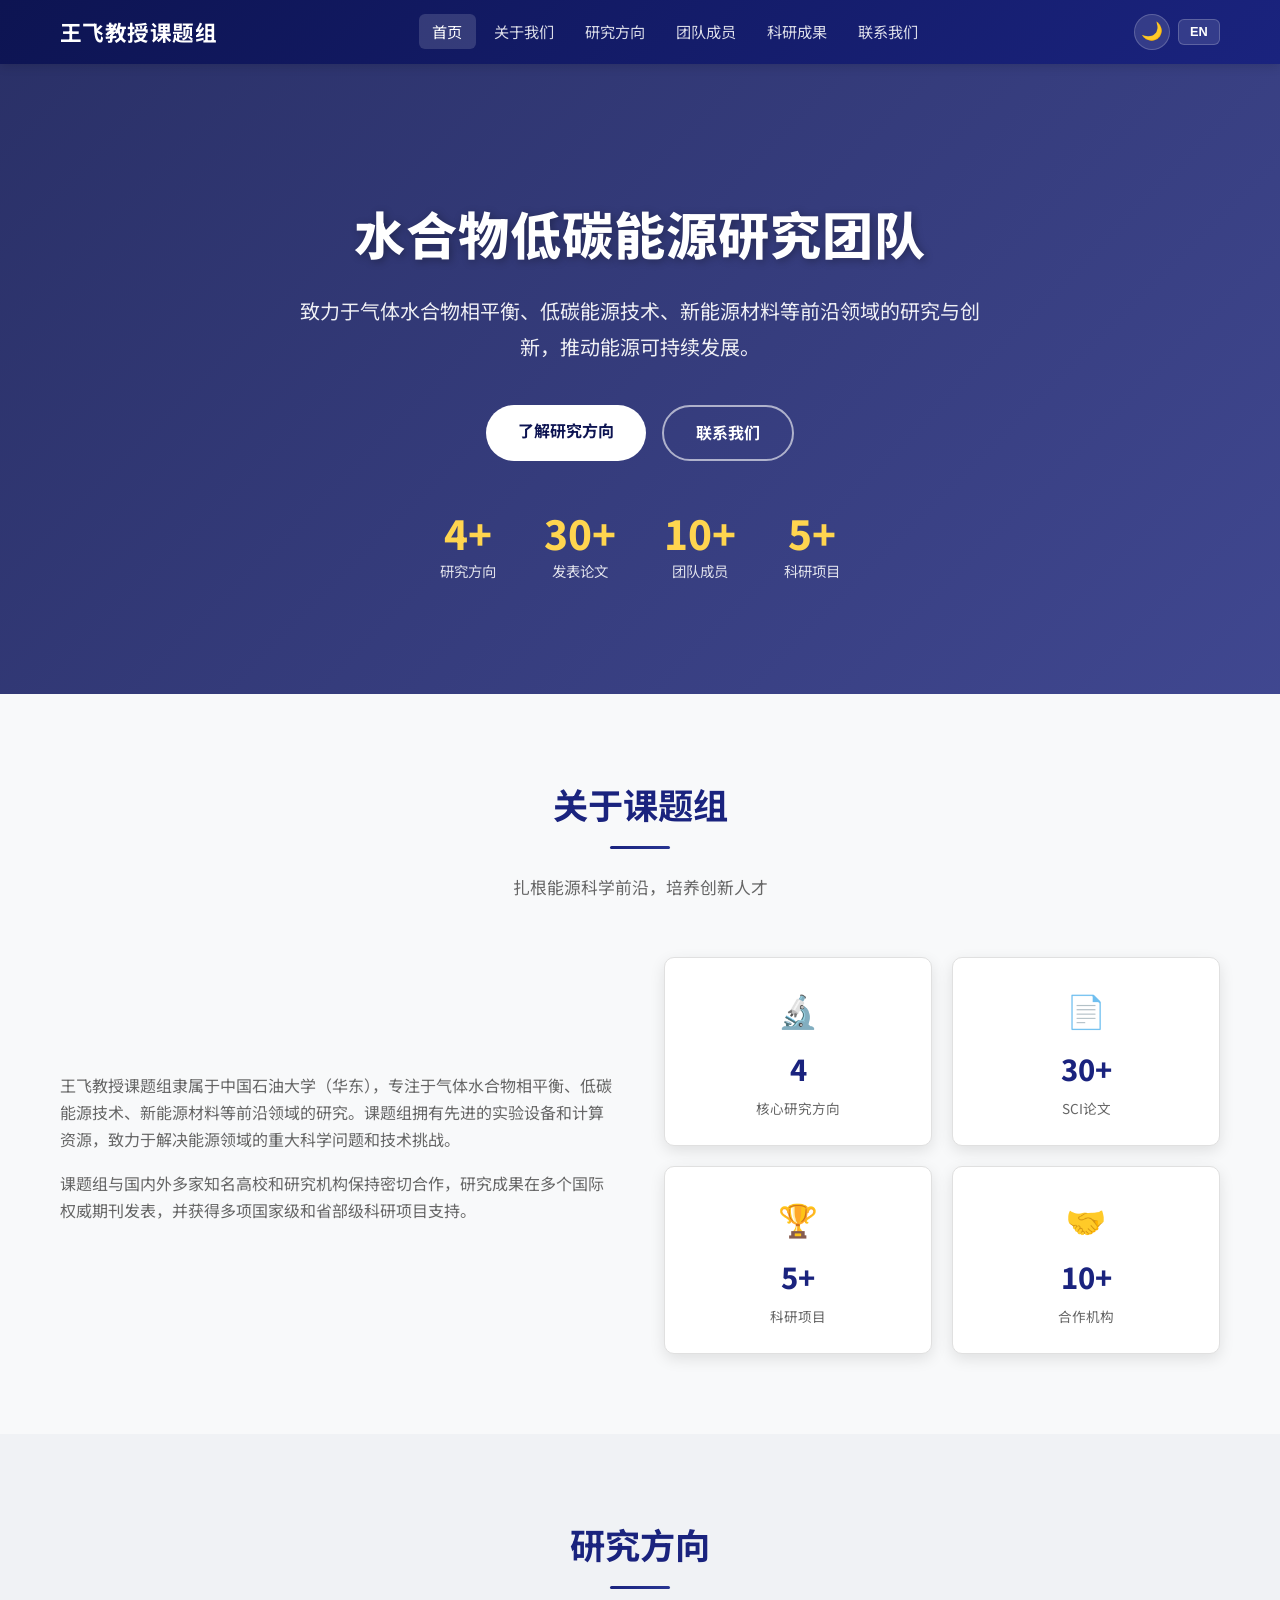
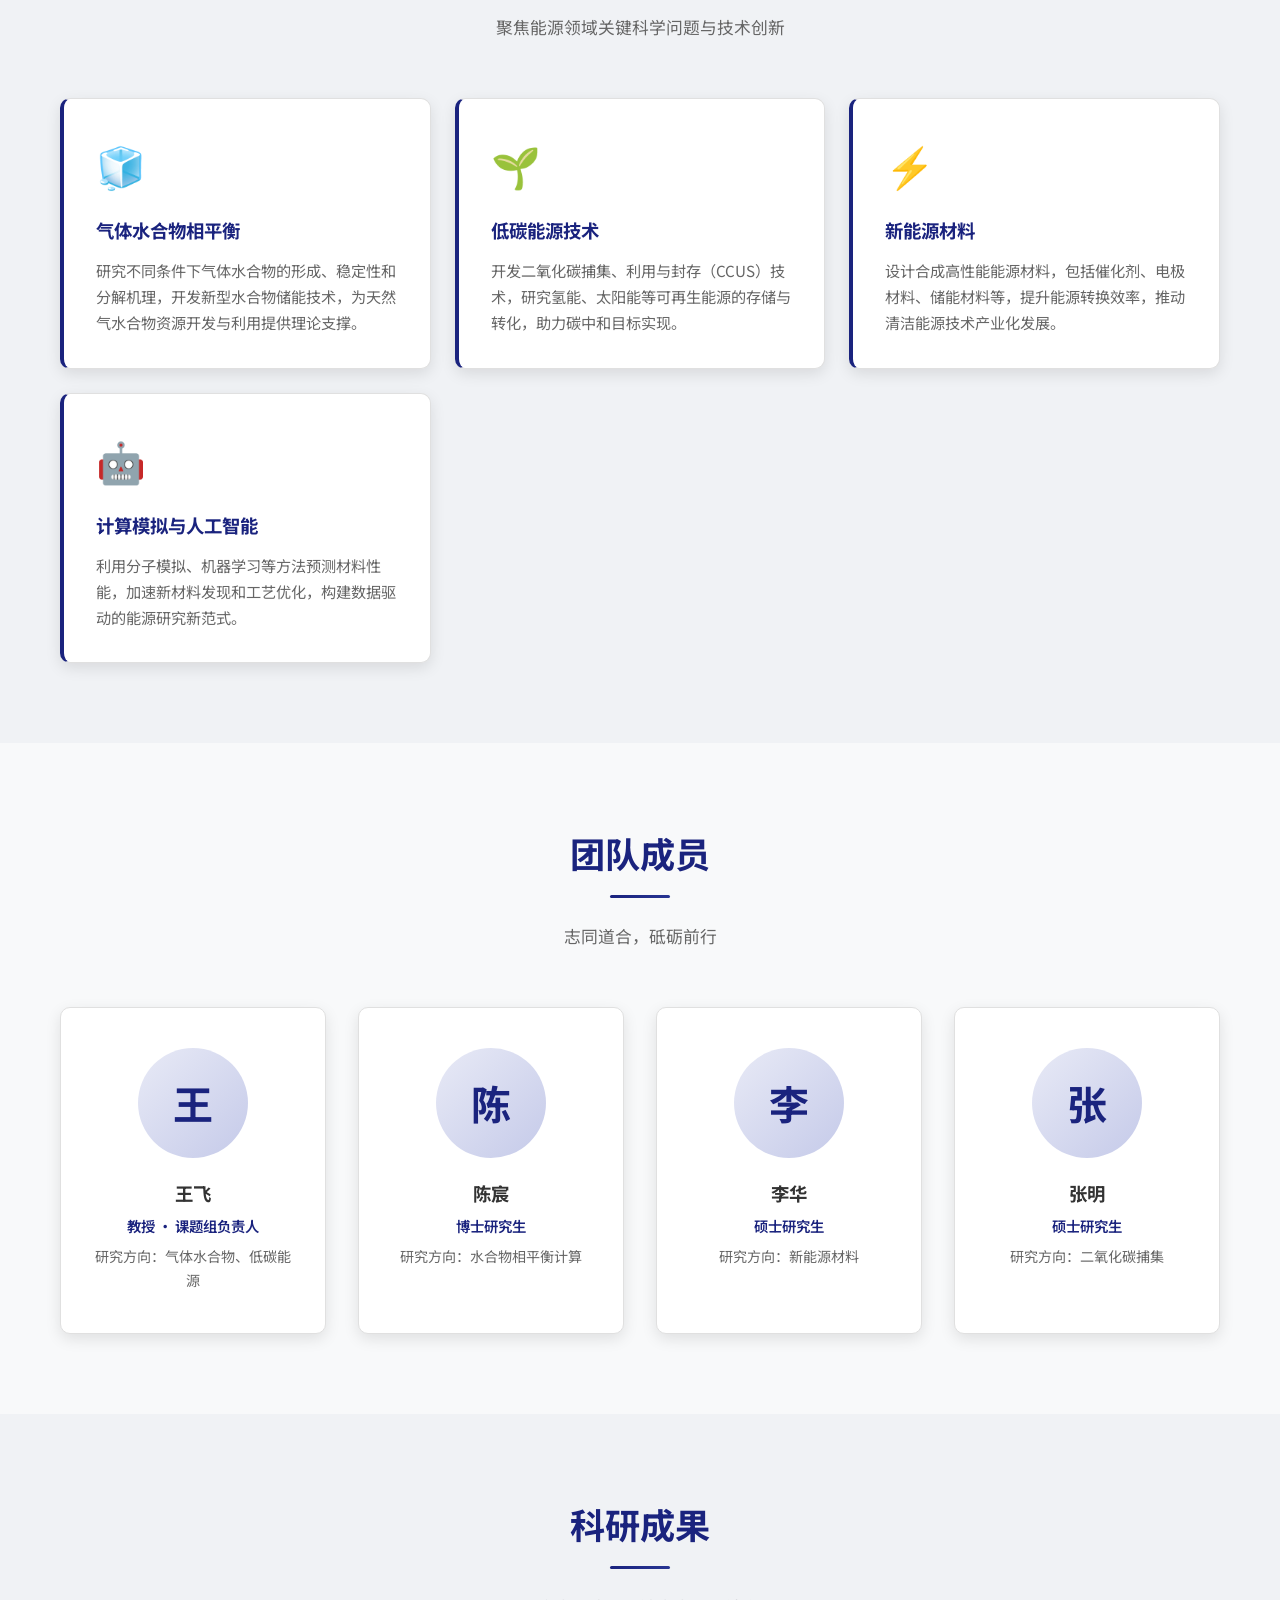
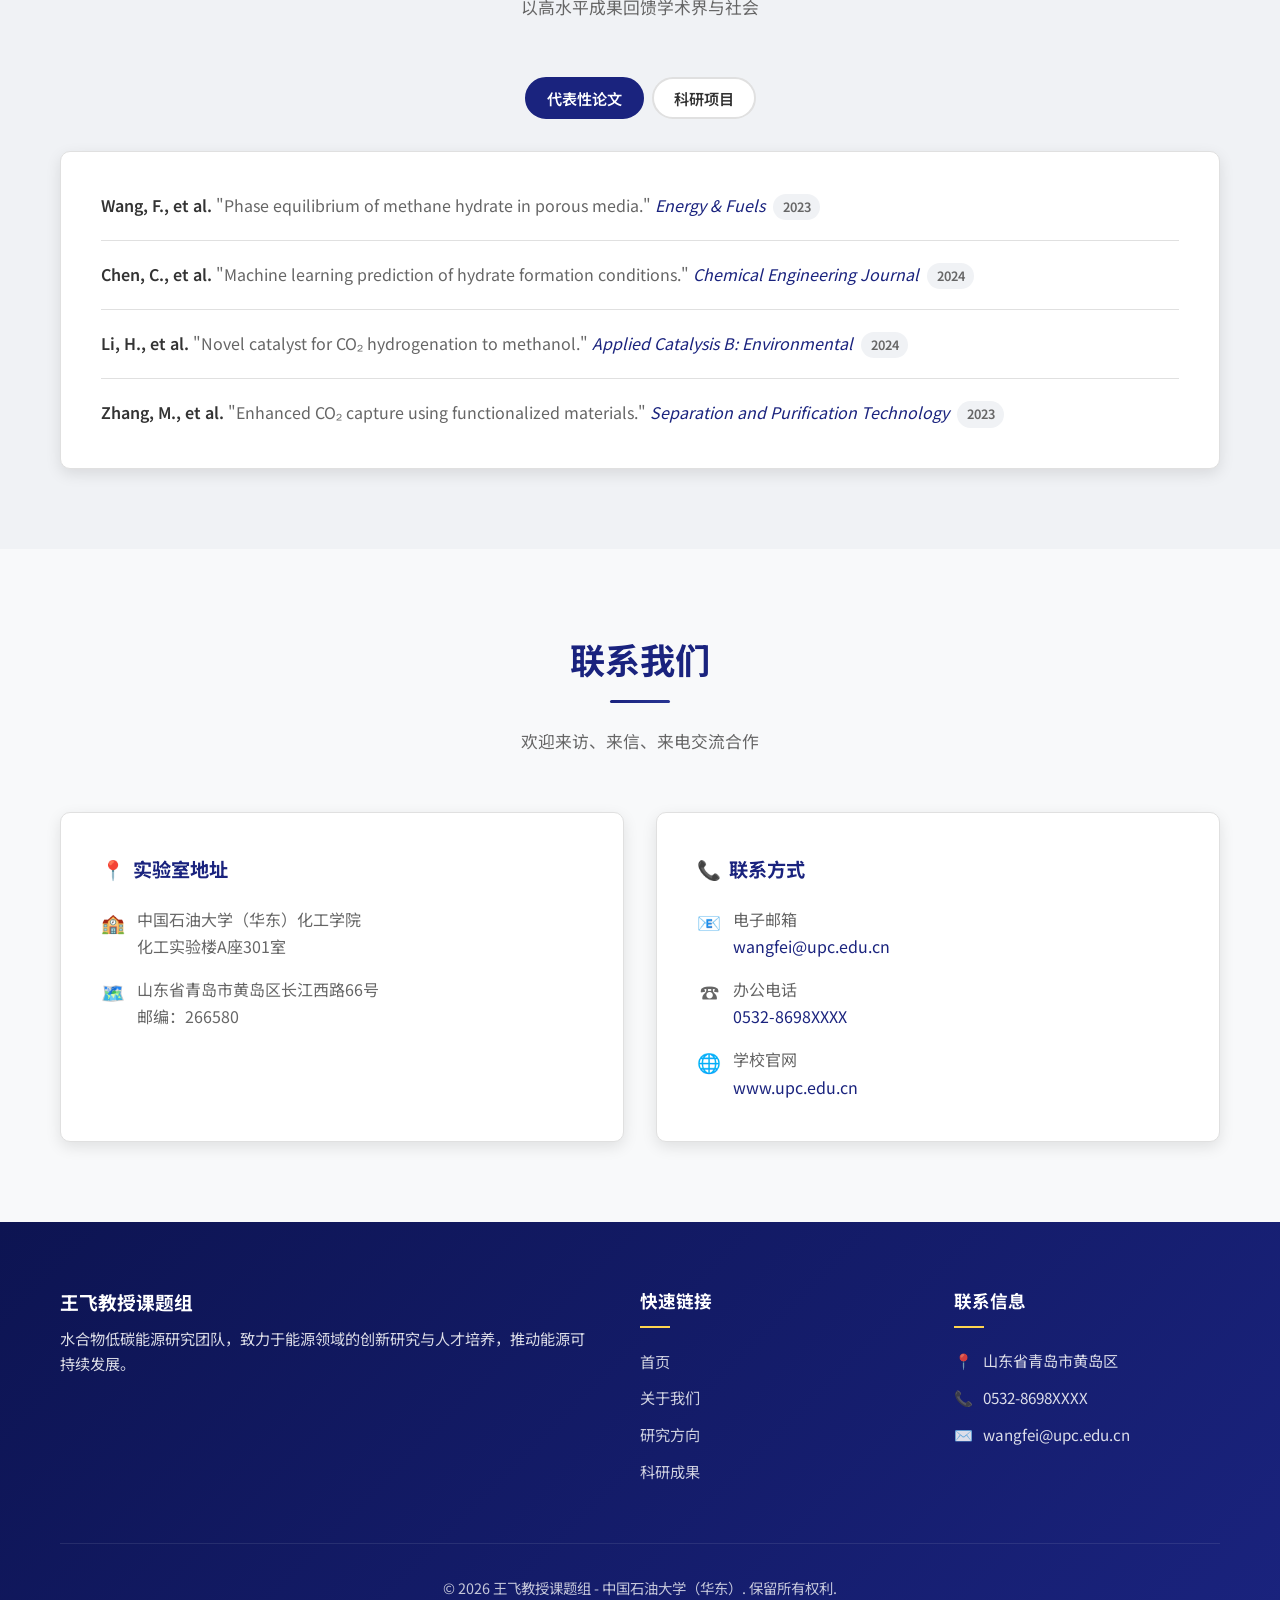
==== commit 844d6021: "全面优化课题组网站：代码分离、SEO增强、响应式改进、现代化特性 (#1) 主要改动： - 将内联CSS/JS分离为外部文件(css/style.css, js/main.js) - 添加完整SEO:" ====
--- a/index.html
+++ b/index.html
@@ -1,194 +1,409 @@
 <!DOCTYPE html>
-<html lang="zh-CN">
+<html lang="zh-CN" data-theme="light">
 <head>
     <meta charset="UTF-8">
-    <meta http-equiv="X-UA-Compatible" content="IE=edge">
     <meta name="viewport" content="width=device-width, initial-scale=1.0">
-    <meta name="description" content="王飞教授课题组，水合物低碳能源研究团队，聚焦气体水合物相平衡、低碳能源技术与新能源材料研究。">
-    <meta name="theme-color" content="#1a237e">
-    <meta name="color-scheme" content="light">
-    <title>王飞教授课题组 - 水合物低碳能源研究团队</title>
-    <link rel="preconnect" href="https://images.unsplash.com">
-    <link rel="preload" as="image" href="https://images.unsplash.com/photo-1518837695005-2083093ee35b?ixlib=rb-4.0.3&auto=format&fit=crop&w=1200&q=80">
-    <link rel="stylesheet" href="styles.css">
+
+    <!-- SEO Meta Tags -->
+    <title>王飞教授课题组 | 水合物低碳能源研究团队 - 中国石油大学（华东）</title>
+    <meta name="description" content="王飞教授课题组隶属于中国石油大学（华东），专注于气体水合物相平衡、低碳能源技术、新能源材料与计算模拟等前沿领域的研究与创新。">
+    <meta name="keywords" content="王飞,课题组,水合物,低碳能源,新能源材料,中国石油大学,气体水合物,CO2捕集,机器学习,化工">
+    <meta name="author" content="王飞教授课题组">
+    <meta name="robots" content="index, follow">
+    <link rel="canonical" href="https://wangfei-lab.upc.edu.cn/">
+
+    <!-- Open Graph / Social -->
+    <meta property="og:type" content="website">
+    <meta property="og:title" content="王飞教授课题组 | 水合物低碳能源研究团队">
+    <meta property="og:description" content="中国石油大学（华东）王飞教授课题组，专注于气体水合物相平衡、低碳能源技术、新能源材料等前沿研究。">
+    <meta property="og:url" content="https://wangfei-lab.upc.edu.cn/">
+    <meta property="og:locale" content="zh_CN">
+    <meta property="og:site_name" content="王飞教授课题组">
+
+    <!-- Twitter Card -->
+    <meta name="twitter:card" content="summary_large_image">
+    <meta name="twitter:title" content="王飞教授课题组 | 水合物低碳能源研究团队">
+    <meta name="twitter:description" content="中国石油大学（华东）王飞教授课题组，专注于气体水合物相平衡、低碳能源技术等前沿研究。">
+
+    <!-- Favicon (inline SVG) -->
+    <link rel="icon" href="data:image/svg+xml,<svg xmlns='http://www.w3.org/2000/svg' viewBox='0 0 100 100'><text y='.9em' font-size='90'>⚗️</text></svg>">
+
+    <!-- Preconnect -->
+    <link rel="preconnect" href="https://fonts.googleapis.com">
+    <link rel="preconnect" href="https://fonts.gstatic.com" crossorigin>
+
+    <!-- Google Fonts -->
+    <link href="https://fonts.googleapis.com/css2?family=Noto+Sans+SC:wght@400;600;700;800&display=swap" rel="stylesheet">
+
+    <!-- Stylesheet -->
+    <link rel="stylesheet" href="css/style.css">
+
+    <!-- JSON-LD Structured Data -->
+    <script type="application/ld+json">
+    {
+        "@context": "https://schema.org",
+        "@type": "ResearchOrganization",
+        "name": "王飞教授课题组",
+        "alternateName": "Prof. Wang Fei Research Group",
+        "url": "https://wangfei-lab.upc.edu.cn/",
+        "description": "专注于气体水合物相平衡、低碳能源技术、新能源材料与计算模拟等前沿领域的研究与创新",
+        "parentOrganization": {
+            "@type": "CollegeOrUniversity",
+            "name": "中国石油大学（华东）",
+            "alternateName": "China University of Petroleum (East China)",
+            "url": "https://www.upc.edu.cn/"
+        },
+        "address": {
+            "@type": "PostalAddress",
+            "streetAddress": "长江西路66号",
+            "addressLocality": "青岛市黄岛区",
+            "addressRegion": "山东省",
+            "postalCode": "266580",
+            "addressCountry": "CN"
+        },
+        "contactPoint": {
+            "@type": "ContactPoint",
+            "email": "wangfei@upc.edu.cn",
+            "telephone": "0532-8698XXXX",
+            "contactType": "academic inquiry"
+        },
+        "member": [
+            {
+                "@type": "Person",
+                "name": "王飞",
+                "jobTitle": "教授",
+                "affiliation": "中国石油大学（华东）"
+            }
+        ],
+        "knowsAbout": [
+            "气体水合物相平衡",
+            "低碳能源技术",
+            "新能源材料",
+            "CO2捕集与封存",
+            "计算模拟与人工智能"
+        ]
+    }
+    </script>
 </head>
 <body>
-    <a class="skip-link" href="#main-content">跳到主要内容</a>
-    <header class="site-header">
-        <nav class="navbar" aria-label="主导航">
-            <div class="container nav-container">
-                <a href="#home" class="logo">王飞教授课题组</a>
-                <ul class="nav-links">
-                    <li><a href="#home" class="active" aria-current="location">首页</a></li>
-                    <li><a href="#about">关于我们</a></li>
-                    <li><a href="#research">研究方向</a></li>
-                    <li><a href="#team">团队成员</a></li>
-                    <li><a href="#publications">科研成果</a></li>
-                    <li><a href="#contact">联系我们</a></li>
+    <!-- Skip Link (Accessibility) -->
+    <a href="#main" class="skip-link">跳转到主要内容</a>
+
+    <!-- Navigation -->
+    <nav class="navbar" role="navigation" aria-label="主导航">
+        <div class="container nav-container">
+            <a href="#home" class="logo" data-zh="王飞教授课题组" data-en="Prof. Wang Fei Lab">王飞教授课题组</a>
+
+            <button class="hamburger" id="hamburger" aria-label="打开菜单" aria-expanded="false" aria-controls="navMenu">
+                <span></span>
+                <span></span>
+                <span></span>
+            </button>
+
+            <div class="nav-menu" id="navMenu">
+                <ul class="nav-links" role="menubar">
+                    <li role="none"><a href="#home" role="menuitem" class="active" data-zh="首页" data-en="Home">首页</a></li>
+                    <li role="none"><a href="#about" role="menuitem" data-zh="关于我们" data-en="About">关于我们</a></li>
+                    <li role="none"><a href="#research" role="menuitem" data-zh="研究方向" data-en="Research">研究方向</a></li>
+                    <li role="none"><a href="#team" role="menuitem" data-zh="团队成员" data-en="Team">团队成员</a></li>
+                    <li role="none"><a href="#publications" role="menuitem" data-zh="科研成果" data-en="Publications">科研成果</a></li>
+                    <li role="none"><a href="#contact" role="menuitem" data-zh="联系我们" data-en="Contact">联系我们</a></li>
                 </ul>
             </div>
-        </nav>
-    </header>
-
-    <main id="main-content">
-        <section class="hero" id="home" aria-labelledby="hero-title">
-            <div class="container">
-                <h1 id="hero-title">水合物低碳能源研究团队</h1>
-                <p>致力于气体水合物相平衡、低碳能源技术、新能源材料等前沿领域的研究与创新，推动能源可持续发展。</p>
-                <a class="cta-button" href="#research">了解更多</a>
-            </div>
-        </section>
-
-        <section class="section" id="about" aria-labelledby="about-title">
-            <div class="container">
-                <h2 class="section-title" id="about-title">关于课题组</h2>
-                <div class="card">
-                    <p>王飞教授课题组隶属于中国石油大学（华东），专注于气体水合物相平衡、低碳能源技术、新能源材料等前沿领域的研究。课题组拥有先进的实验设备和计算资源，致力于解决能源领域的重大科学问题和技术挑战。</p>
-                    <p>课题组与国内外多家知名高校和研究机构保持密切合作，研究成果在多个国际权威期刊发表，并获得多项国家级和省部级科研项目支持。</p>
-                </div>
-            </div>
-        </section>
-
-        <section class="section section-alt" id="research" aria-labelledby="research-title">
-            <div class="container">
-                <h2 class="section-title" id="research-title">研究方向</h2>
-                <div class="card-grid">
-                    <article class="research-item">
-                        <h3>气体水合物相平衡</h3>
-                        <p>研究不同条件下气体水合物的形成、稳定性和分解机理，开发新型水合物储能技术。</p>
-                    </article>
-                    <article class="research-item">
-                        <h3>低碳能源技术</h3>
-                        <p>开发二氧化碳捕集、利用与封存技术，研究氢能、太阳能等可再生能源的存储与转化。</p>
-                    </article>
-                    <article class="research-item">
-                        <h3>新能源材料</h3>
-                        <p>设计合成高性能能源材料，包括催化剂、电极材料、储能材料等，提升能源转换效率。</p>
-                    </article>
-                    <article class="research-item">
-                        <h3>计算模拟与人工智能</h3>
-                        <p>利用分子模拟、机器学习等方法预测材料性能，加速新材料发现和工艺优化。</p>
-                    </article>
-                </div>
-            </div>
-        </section>
-
-        <section class="section" id="team" aria-labelledby="team-title">
-            <div class="container">
-                <h2 class="section-title" id="team-title">团队成员</h2>
+
+            <div class="nav-actions">
+                <button class="theme-toggle" id="themeToggle" aria-label="切换暗色模式">🌙</button>
+                <button class="lang-toggle" id="langToggle" aria-label="Switch to English">EN</button>
+            </div>
+        </div>
+    </nav>
+
+    <!-- Main Content -->
+    <main id="main">
+
+        <!-- Hero Section -->
+        <section class="hero" id="home" aria-label="课题组介绍">
+            <div class="container">
+                <div class="hero-content fade-in">
+                    <h1 data-zh="水合物低碳能源研究团队" data-en="Hydrate &amp; Low-Carbon Energy Research Group">水合物低碳能源研究团队</h1>
+                    <p class="hero-subtitle" data-zh="致力于气体水合物相平衡、低碳能源技术、新能源材料等前沿领域的研究与创新，推动能源可持续发展。" data-en="Dedicated to frontier research in gas hydrate phase equilibrium, low-carbon energy technologies, and new energy materials, driving sustainable energy development.">致力于气体水合物相平衡、低碳能源技术、新能源材料等前沿领域的研究与创新，推动能源可持续发展。</p>
+                    <div class="hero-buttons">
+                        <a href="#research" class="btn" data-zh="了解研究方向" data-en="Our Research">了解研究方向</a>
+                        <a href="#contact" class="btn btn-outline" data-zh="联系我们" data-en="Contact Us">联系我们</a>
+                    </div>
+                    <div class="hero-stats">
+                        <div class="stat-item">
+                            <span class="stat-number">4+</span>
+                            <span class="stat-label" data-zh="研究方向" data-en="Research Areas">研究方向</span>
+                        </div>
+                        <div class="stat-item">
+                            <span class="stat-number">30+</span>
+                            <span class="stat-label" data-zh="发表论文" data-en="Publications">发表论文</span>
+                        </div>
+                        <div class="stat-item">
+                            <span class="stat-number">10+</span>
+                            <span class="stat-label" data-zh="团队成员" data-en="Team Members">团队成员</span>
+                        </div>
+                        <div class="stat-item">
+                            <span class="stat-number">5+</span>
+                            <span class="stat-label" data-zh="科研项目" data-en="Projects">科研项目</span>
+                        </div>
+                    </div>
+                </div>
+            </div>
+        </section>
+
+        <!-- About Section -->
+        <section class="section" id="about" aria-label="关于课题组">
+            <div class="container">
+                <header class="section-header fade-in">
+                    <h2 class="section-title" data-zh="关于课题组" data-en="About Us">关于课题组</h2>
+                    <p class="section-desc" data-zh="扎根能源科学前沿，培养创新人才" data-en="Rooted in energy science frontiers, nurturing innovative talents">扎根能源科学前沿，培养创新人才</p>
+                </header>
+                <div class="about-content">
+                    <div class="about-text fade-in-left">
+                        <p data-zh="王飞教授课题组隶属于中国石油大学（华东），专注于气体水合物相平衡、低碳能源技术、新能源材料等前沿领域的研究。课题组拥有先进的实验设备和计算资源，致力于解决能源领域的重大科学问题和技术挑战。" data-en="Prof. Wang Fei's research group, affiliated with China University of Petroleum (East China), focuses on frontier research in gas hydrate phase equilibrium, low-carbon energy technologies, and new energy materials. The group is equipped with advanced experimental facilities and computational resources, committed to addressing major scientific and technological challenges in the energy sector.">王飞教授课题组隶属于中国石油大学（华东），专注于气体水合物相平衡、低碳能源技术、新能源材料等前沿领域的研究。课题组拥有先进的实验设备和计算资源，致力于解决能源领域的重大科学问题和技术挑战。</p>
+                        <p data-zh="课题组与国内外多家知名高校和研究机构保持密切合作，研究成果在多个国际权威期刊发表，并获得多项国家级和省部级科研项目支持。" data-en="The group maintains close collaborations with renowned universities and research institutions worldwide. Research findings have been published in top international journals, supported by multiple national and provincial-level research grants.">课题组与国内外多家知名高校和研究机构保持密切合作，研究成果在多个国际权威期刊发表，并获得多项国家级和省部级科研项目支持。</p>
+                    </div>
+                    <div class="about-highlights fade-in-right">
+                        <div class="highlight-item">
+                            <span class="highlight-icon" aria-hidden="true">🔬</span>
+                            <span class="highlight-number">4</span>
+                            <span class="highlight-label" data-zh="核心研究方向" data-en="Core Research Areas">核心研究方向</span>
+                        </div>
+                        <div class="highlight-item">
+                            <span class="highlight-icon" aria-hidden="true">📄</span>
+                            <span class="highlight-number">30+</span>
+                            <span class="highlight-label" data-zh="SCI论文" data-en="SCI Papers">SCI论文</span>
+                        </div>
+                        <div class="highlight-item">
+                            <span class="highlight-icon" aria-hidden="true">🏆</span>
+                            <span class="highlight-number">5+</span>
+                            <span class="highlight-label" data-zh="科研项目" data-en="Research Projects">科研项目</span>
+                        </div>
+                        <div class="highlight-item">
+                            <span class="highlight-icon" aria-hidden="true">🤝</span>
+                            <span class="highlight-number">10+</span>
+                            <span class="highlight-label" data-zh="合作机构" data-en="Partner Institutions">合作机构</span>
+                        </div>
+                    </div>
+                </div>
+            </div>
+        </section>
+
+        <!-- Research Section -->
+        <section class="section section-alt" id="research" aria-label="研究方向">
+            <div class="container">
+                <header class="section-header fade-in">
+                    <h2 class="section-title" data-zh="研究方向" data-en="Research Areas">研究方向</h2>
+                    <p class="section-desc" data-zh="聚焦能源领域关键科学问题与技术创新" data-en="Focusing on key scientific issues and technological innovation in the energy sector">聚焦能源领域关键科学问题与技术创新</p>
+                </header>
+                <div class="research-grid">
+                    <article class="research-card fade-in stagger-1">
+                        <span class="research-icon" aria-hidden="true">🧊</span>
+                        <h3 data-zh="气体水合物相平衡" data-en="Gas Hydrate Phase Equilibrium">气体水合物相平衡</h3>
+                        <p data-zh="研究不同条件下气体水合物的形成、稳定性和分解机理，开发新型水合物储能技术，为天然气水合物资源开发与利用提供理论支撑。" data-en="Investigating formation, stability, and decomposition mechanisms of gas hydrates under various conditions, developing novel hydrate-based energy storage technologies.">研究不同条件下气体水合物的形成、稳定性和分解机理，开发新型水合物储能技术，为天然气水合物资源开发与利用提供理论支撑。</p>
+                    </article>
+                    <article class="research-card fade-in stagger-2">
+                        <span class="research-icon" aria-hidden="true">🌱</span>
+                        <h3 data-zh="低碳能源技术" data-en="Low-Carbon Energy Technologies">低碳能源技术</h3>
+                        <p data-zh="开发二氧化碳捕集、利用与封存（CCUS）技术，研究氢能、太阳能等可再生能源的存储与转化，助力碳中和目标实现。" data-en="Developing CO₂ capture, utilization, and storage (CCUS) technologies, exploring hydrogen and solar energy storage and conversion to support carbon neutrality goals.">开发二氧化碳捕集、利用与封存（CCUS）技术，研究氢能、太阳能等可再生能源的存储与转化，助力碳中和目标实现。</p>
+                    </article>
+                    <article class="research-card fade-in stagger-3">
+                        <span class="research-icon" aria-hidden="true">⚡</span>
+                        <h3 data-zh="新能源材料" data-en="New Energy Materials">新能源材料</h3>
+                        <p data-zh="设计合成高性能能源材料，包括催化剂、电极材料、储能材料等，提升能源转换效率，推动清洁能源技术产业化发展。" data-en="Designing and synthesizing high-performance energy materials, including catalysts, electrode materials, and energy storage materials to enhance energy conversion efficiency.">设计合成高性能能源材料，包括催化剂、电极材料、储能材料等，提升能源转换效率，推动清洁能源技术产业化发展。</p>
+                    </article>
+                    <article class="research-card fade-in stagger-4">
+                        <span class="research-icon" aria-hidden="true">🤖</span>
+                        <h3 data-zh="计算模拟与人工智能" data-en="Computational Simulation &amp; AI">计算模拟与人工智能</h3>
+                        <p data-zh="利用分子模拟、机器学习等方法预测材料性能，加速新材料发现和工艺优化，构建数据驱动的能源研究新范式。" data-en="Leveraging molecular simulation and machine learning to predict material properties, accelerate new material discovery, and build data-driven research paradigms.">利用分子模拟、机器学习等方法预测材料性能，加速新材料发现和工艺优化，构建数据驱动的能源研究新范式。</p>
+                    </article>
+                </div>
+            </div>
+        </section>
+
+        <!-- Team Section -->
+        <section class="section" id="team" aria-label="团队成员">
+            <div class="container">
+                <header class="section-header fade-in">
+                    <h2 class="section-title" data-zh="团队成员" data-en="Our Team">团队成员</h2>
+                    <p class="section-desc" data-zh="志同道合，砥砺前行" data-en="United in purpose, advancing together">志同道合，砥砺前行</p>
+                </header>
                 <div class="team-grid">
-                    <article class="team-member">
-                        <div class="member-avatar">王</div>
-                        <h3>王飞 教授</h3>
-                        <p>课题组负责人</p>
-                        <p>研究方向：气体水合物、低碳能源</p>
-                    </article>
-                    <article class="team-member">
-                        <div class="member-avatar">陈</div>
+                    <article class="team-member fade-in stagger-1">
+                        <div class="member-avatar" aria-hidden="true">王</div>
+                        <h3>王飞</h3>
+                        <p class="member-role" data-zh="教授 · 课题组负责人" data-en="Professor · Group Leader">教授 · 课题组负责人</p>
+                        <p class="member-research" data-zh="研究方向：气体水合物、低碳能源" data-en="Research: Gas hydrates, Low-carbon energy">研究方向：气体水合物、低碳能源</p>
+                    </article>
+                    <article class="team-member fade-in stagger-2">
+                        <div class="member-avatar" aria-hidden="true">陈</div>
                         <h3>陈宸</h3>
-                        <p>博士研究生</p>
-                        <p>研究方向：水合物相平衡计算</p>
-                    </article>
-                    <article class="team-member">
-                        <div class="member-avatar">李</div>
+                        <p class="member-role" data-zh="博士研究生" data-en="PhD Candidate">博士研究生</p>
+                        <p class="member-research" data-zh="研究方向：水合物相平衡计算" data-en="Research: Hydrate phase equilibrium computation">研究方向：水合物相平衡计算</p>
+                    </article>
+                    <article class="team-member fade-in stagger-3">
+                        <div class="member-avatar" aria-hidden="true">李</div>
                         <h3>李华</h3>
-                        <p>硕士研究生</p>
-                        <p>研究方向：新能源材料</p>
-                    </article>
-                    <article class="team-member">
-                        <div class="member-avatar">张</div>
+                        <p class="member-role" data-zh="硕士研究生" data-en="Master's Student">硕士研究生</p>
+                        <p class="member-research" data-zh="研究方向：新能源材料" data-en="Research: New energy materials">研究方向：新能源材料</p>
+                    </article>
+                    <article class="team-member fade-in stagger-4">
+                        <div class="member-avatar" aria-hidden="true">张</div>
                         <h3>张明</h3>
-                        <p>硕士研究生</p>
-                        <p>研究方向：二氧化碳捕集</p>
-                    </article>
-                </div>
-            </div>
-        </section>
-
-        <section class="section section-alt" id="publications" aria-labelledby="publications-title">
-            <div class="container">
-                <h2 class="section-title" id="publications-title">科研成果</h2>
-                <div class="card">
-                    <h3 class="card-title">代表性论文</h3>
-                    <ul class="list">
-                        <li>Wang, F., et al. "Phase equilibrium of methane hydrate in porous media." <em>Energy &amp; Fuels</em>, 2023.</li>
-                        <li>Chen, C., et al. "Machine learning prediction of hydrate formation conditions." <em>Chemical Engineering Journal</em>, 2024.</li>
-                        <li>Li, H., et al. "Novel catalyst for CO2 hydrogenation to methanol." <em>Applied Catalysis B: Environmental</em>, 2024.</li>
-                        <li>Zhang, M., et al. "Enhanced CO2 capture using functionalized materials." <em>Separation and Purification Technology</em>, 2023.</li>
+                        <p class="member-role" data-zh="硕士研究生" data-en="Master's Student">硕士研究生</p>
+                        <p class="member-research" data-zh="研究方向：二氧化碳捕集" data-en="Research: CO₂ capture">研究方向：二氧化碳捕集</p>
+                    </article>
+                </div>
+            </div>
+        </section>
+
+        <!-- Publications Section -->
+        <section class="section section-alt" id="publications" aria-label="科研成果">
+            <div class="container">
+                <header class="section-header fade-in">
+                    <h2 class="section-title" data-zh="科研成果" data-en="Publications &amp; Projects">科研成果</h2>
+                    <p class="section-desc" data-zh="以高水平成果回馈学术界与社会" data-en="Contributing high-quality outcomes to academia and society">以高水平成果回馈学术界与社会</p>
+                </header>
+
+                <div class="pub-tabs fade-in">
+                    <button class="pub-tab active" data-tab="papers" data-zh="代表性论文" data-en="Representative Papers">代表性论文</button>
+                    <button class="pub-tab" data-tab="projects" data-zh="科研项目" data-en="Research Projects">科研项目</button>
+                </div>
+
+                <div class="pub-content fade-in">
+                    <div class="pub-panel active" id="papers">
+                        <ol class="pub-list">
+                            <li>
+                                <span class="pub-title">Wang, F., et al.</span> "Phase equilibrium of methane hydrate in porous media."
+                                <span class="pub-journal">Energy &amp; Fuels</span><span class="pub-year">2023</span>
+                            </li>
+                            <li>
+                                <span class="pub-title">Chen, C., et al.</span> "Machine learning prediction of hydrate formation conditions."
+                                <span class="pub-journal">Chemical Engineering Journal</span><span class="pub-year">2024</span>
+                            </li>
+                            <li>
+                                <span class="pub-title">Li, H., et al.</span> "Novel catalyst for CO₂ hydrogenation to methanol."
+                                <span class="pub-journal">Applied Catalysis B: Environmental</span><span class="pub-year">2024</span>
+                            </li>
+                            <li>
+                                <span class="pub-title">Zhang, M., et al.</span> "Enhanced CO₂ capture using functionalized materials."
+                                <span class="pub-journal">Separation and Purification Technology</span><span class="pub-year">2023</span>
+                            </li>
+                        </ol>
+                    </div>
+                    <div class="pub-panel" id="projects">
+                        <ul class="pub-list">
+                            <li>
+                                <span class="pub-title" data-zh="国家自然科学基金重点项目" data-en="NSFC Key Project">国家自然科学基金重点项目</span>
+                                <br><span data-zh="气体水合物相平衡与储能机理研究" data-en="Research on gas hydrate phase equilibrium and energy storage mechanisms">气体水合物相平衡与储能机理研究</span>
+                            </li>
+                            <li>
+                                <span class="pub-title" data-zh="山东省重点研发计划" data-en="Shandong Key R&D Program">山东省重点研发计划</span>
+                                <br><span data-zh="低碳能源关键技术开发与应用" data-en="Development and application of key low-carbon energy technologies">低碳能源关键技术开发与应用</span>
+                            </li>
+                            <li>
+                                <span class="pub-title" data-zh="企业合作项目" data-en="Industry Collaboration Project">企业合作项目</span>
+                                <br><span data-zh="工业二氧化碳捕集与资源化利用" data-en="Industrial CO₂ capture and resource utilization">工业二氧化碳捕集与资源化利用</span>
+                            </li>
+                        </ul>
+                    </div>
+                </div>
+            </div>
+        </section>
+
+        <!-- Contact Section -->
+        <section class="section" id="contact" aria-label="联系我们">
+            <div class="container">
+                <header class="section-header fade-in">
+                    <h2 class="section-title" data-zh="联系我们" data-en="Contact Us">联系我们</h2>
+                    <p class="section-desc" data-zh="欢迎来访、来信、来电交流合作" data-en="We welcome visits, correspondence, and collaborations">欢迎来访、来信、来电交流合作</p>
+                </header>
+                <div class="contact-grid">
+                    <div class="contact-card fade-in-left">
+                        <h3><span aria-hidden="true">📍</span> <span data-zh="实验室地址" data-en="Lab Address">实验室地址</span></h3>
+                        <div class="contact-item">
+                            <span class="contact-icon" aria-hidden="true">🏫</span>
+                            <div>
+                                <p data-zh="中国石油大学（华东）化工学院" data-en="School of Chemical Engineering, China University of Petroleum (East China)">中国石油大学（华东）化工学院</p>
+                                <p data-zh="化工实验楼A座301室" data-en="Room 301, Building A, Chemical Engineering Lab">化工实验楼A座301室</p>
+                            </div>
+                        </div>
+                        <div class="contact-item">
+                            <span class="contact-icon" aria-hidden="true">🗺️</span>
+                            <div>
+                                <p data-zh="山东省青岛市黄岛区长江西路66号" data-en="66 Changjiang West Road, Huangdao District, Qingdao, Shandong">山东省青岛市黄岛区长江西路66号</p>
+                                <p data-zh="邮编：266580" data-en="Postal Code: 266580">邮编：266580</p>
+                            </div>
+                        </div>
+                    </div>
+                    <div class="contact-card fade-in-right">
+                        <h3><span aria-hidden="true">📞</span> <span data-zh="联系方式" data-en="Contact Info">联系方式</span></h3>
+                        <div class="contact-item">
+                            <span class="contact-icon" aria-hidden="true">📧</span>
+                            <div>
+                                <p data-zh="电子邮箱" data-en="Email">电子邮箱</p>
+                                <a href="mailto:wangfei@upc.edu.cn">wangfei@upc.edu.cn</a>
+                            </div>
+                        </div>
+                        <div class="contact-item">
+                            <span class="contact-icon" aria-hidden="true">☎️</span>
+                            <div>
+                                <p data-zh="办公电话" data-en="Office Phone">办公电话</p>
+                                <a href="tel:053286980000">0532-8698XXXX</a>
+                            </div>
+                        </div>
+                        <div class="contact-item">
+                            <span class="contact-icon" aria-hidden="true">🌐</span>
+                            <div>
+                                <p data-zh="学校官网" data-en="University Website">学校官网</p>
+                                <a href="https://www.upc.edu.cn/" target="_blank" rel="noopener noreferrer">www.upc.edu.cn</a>
+                            </div>
+                        </div>
+                    </div>
+                </div>
+            </div>
+        </section>
+
+    </main>
+
+    <!-- Footer -->
+    <footer class="footer" role="contentinfo">
+        <div class="container">
+            <div class="footer-grid">
+                <div class="footer-brand">
+                    <h3 data-zh="王飞教授课题组" data-en="Prof. Wang Fei Lab">王飞教授课题组</h3>
+                    <p data-zh="水合物低碳能源研究团队，致力于能源领域的创新研究与人才培养，推动能源可持续发展。" data-en="Hydrate &amp; Low-Carbon Energy Research Group, dedicated to innovative energy research, talent cultivation, and sustainable energy development.">水合物低碳能源研究团队，致力于能源领域的创新研究与人才培养，推动能源可持续发展。</p>
+                </div>
+                <div class="footer-section">
+                    <h3 data-zh="快速链接" data-en="Quick Links">快速链接</h3>
+                    <ul class="footer-links">
+                        <li><a href="#home" data-zh="首页" data-en="Home">首页</a></li>
+                        <li><a href="#about" data-zh="关于我们" data-en="About">关于我们</a></li>
+                        <li><a href="#research" data-zh="研究方向" data-en="Research">研究方向</a></li>
+                        <li><a href="#publications" data-zh="科研成果" data-en="Publications">科研成果</a></li>
                     </ul>
-
-                    <h3 class="card-title card-title-spaced">科研项目</h3>
-                    <ul class="list">
-                        <li>国家自然科学基金重点项目：气体水合物相平衡与储能机理研究</li>
-                        <li>山东省重点研发计划：低碳能源关键技术开发与应用</li>
-                        <li>企业合作项目：工业二氧化碳捕集与资源化利用</li>
+                </div>
+                <div class="footer-section">
+                    <h3 data-zh="联系信息" data-en="Contact Info">联系信息</h3>
+                    <ul class="footer-links footer-contact">
+                        <li><span aria-hidden="true">📍</span> <span data-zh="山东省青岛市黄岛区" data-en="Huangdao, Qingdao, Shandong">山东省青岛市黄岛区</span></li>
+                        <li><span aria-hidden="true">📞</span> 0532-8698XXXX</li>
+                        <li><span aria-hidden="true">✉️</span> wangfei@upc.edu.cn</li>
                     </ul>
                 </div>
             </div>
-        </section>
-
-        <section class="section" id="contact" aria-labelledby="contact-title">
-            <div class="container">
-                <h2 class="section-title" id="contact-title">联系我们</h2>
-                <div class="card">
-                    <div class="contact-grid">
-                        <div>
-                            <h3 class="card-title">实验室地址</h3>
-                            <address class="address-block">
-                                <p>山东省青岛市黄岛区长江西路66号</p>
-                                <p>中国石油大学（华东）化工学院</p>
-                                <p>邮编：266580</p>
-                            </address>
-                        </div>
-                        <div>
-                            <h3 class="card-title">联系方式</h3>
-                            <ul class="list-plain">
-                                <li>电话：0532-8698XXXX</li>
-                                <li>邮箱：wangfei@upc.edu.cn</li>
-                                <li>实验室：化工实验楼A座301室</li>
-                            </ul>
-                        </div>
-                    </div>
-                </div>
-            </div>
-        </section>
-    </main>
-
-    <footer class="footer">
-        <div class="container">
-            <div class="footer-content">
-                <div class="footer-section">
-                    <h3>王飞教授课题组</h3>
-                    <p>水合物低碳能源研究团队</p>
-                    <p>致力于能源领域的创新研究</p>
-                </div>
-                <div class="footer-section">
-                    <h3>快速链接</h3>
-                    <nav aria-label="页脚快捷导航">
-                        <ul class="list-plain">
-                            <li><a href="#home">首页</a></li>
-                            <li><a href="#research">研究方向</a></li>
-                            <li><a href="#team">团队成员</a></li>
-                            <li><a href="#publications">科研成果</a></li>
-                        </ul>
-                    </nav>
-                </div>
-                <div class="footer-section">
-                    <h3>联系我们</h3>
-                    <ul class="list-plain">
-                        <li>📍 山东省青岛市黄岛区</li>
-                        <li>📞 0532-8698XXXX</li>
-                        <li>✉️ wangfei@upc.edu.cn</li>
-                    </ul>
-                </div>
-            </div>
             <div class="copyright">
-                <p>© 2024 王飞教授课题组 - 水合物低碳能源研究团队. 保留所有权利.</p>
-                <p>本网站基于课题组信息创建，内容会持续更新</p>
+                <p>© <span id="currentYear">2025</span> <span data-zh="王飞教授课题组 - 中国石油大学（华东）. 保留所有权利." data-en="Prof. Wang Fei Research Group - China University of Petroleum (East China). All rights reserved.">王飞教授课题组 - 中国石油大学（华东）. 保留所有权利.</span></p>
             </div>
         </div>
     </footer>
 
-    <script src="main.js" defer></script>
+    <!-- Back to Top Button -->
+    <button class="back-to-top" id="backToTop" aria-label="返回顶部" title="返回顶部">↑</button>
+
+    <!-- Script -->
+    <script src="js/main.js"></script>
 </body>
-</html>+</html>
--- a/css/style.css
+++ b/css/style.css
@@ -0,0 +1,1037 @@
+/* ============================================
+   王飞教授课题组 - 水合物低碳能源研究团队
+   ============================================ */
+
+/* --- CSS Custom Properties --- */
+:root {
+    --primary: #1a237e;
+    --primary-light: #283593;
+    --primary-dark: #0d1452;
+    --accent: #ffd54f;
+    --text: #333;
+    --text-secondary: #666;
+    --bg: #f8f9fa;
+    --bg-alt: #f0f2f5;
+    --card-bg: #fff;
+    --card-shadow: 0 5px 15px rgba(0, 0, 0, 0.1);
+    --card-shadow-hover: 0 10px 30px rgba(0, 0, 0, 0.15);
+    --border-color: #e0e0e0;
+    --nav-height: 64px;
+    --transition: 0.3s ease;
+    --font-main: 'Noto Sans SC', 'Segoe UI', Tahoma, Geneva, Verdana, sans-serif;
+    --radius: 10px;
+    --radius-sm: 6px;
+}
+
+/* --- Dark Mode --- */
+[data-theme="dark"] {
+    --primary: #5c6bc0;
+    --primary-light: #7986cb;
+    --primary-dark: #1a237e;
+    --text: #e0e0e0;
+    --text-secondary: #b0b0b0;
+    --bg: #121212;
+    --bg-alt: #1e1e1e;
+    --card-bg: #1e1e1e;
+    --card-shadow: 0 5px 15px rgba(0, 0, 0, 0.3);
+    --card-shadow-hover: 0 10px 30px rgba(0, 0, 0, 0.4);
+    --border-color: #333;
+}
+
+/* --- Reset & Base --- */
+*,
+*::before,
+*::after {
+    margin: 0;
+    padding: 0;
+    box-sizing: border-box;
+}
+
+html {
+    scroll-behavior: smooth;
+    scroll-padding-top: calc(var(--nav-height) + 20px);
+}
+
+body {
+    font-family: var(--font-main);
+    line-height: 1.7;
+    color: var(--text);
+    background-color: var(--bg);
+    -webkit-font-smoothing: antialiased;
+    -moz-osx-font-smoothing: grayscale;
+    overflow-x: hidden;
+    transition: background-color var(--transition), color var(--transition);
+}
+
+img {
+    max-width: 100%;
+    height: auto;
+    display: block;
+}
+
+a {
+    color: var(--primary);
+    text-decoration: none;
+    transition: color var(--transition);
+}
+
+a:hover {
+    color: var(--primary-light);
+}
+
+/* --- Skip Link (Accessibility) --- */
+.skip-link {
+    position: absolute;
+    top: -100%;
+    left: 50%;
+    transform: translateX(-50%);
+    background: var(--accent);
+    color: var(--primary-dark);
+    padding: 0.75rem 1.5rem;
+    border-radius: 0 0 var(--radius-sm) var(--radius-sm);
+    font-weight: 700;
+    z-index: 10000;
+    transition: top 0.2s;
+}
+
+.skip-link:focus {
+    top: 0;
+}
+
+/* --- Container --- */
+.container {
+    max-width: 1200px;
+    margin: 0 auto;
+    padding: 0 20px;
+}
+
+/* --- Navigation --- */
+.navbar {
+    background: linear-gradient(135deg, var(--primary-dark) 0%, var(--primary) 100%);
+    color: #fff;
+    position: sticky;
+    top: 0;
+    z-index: 1000;
+    box-shadow: 0 2px 10px rgba(0, 0, 0, 0.15);
+    height: var(--nav-height);
+    display: flex;
+    align-items: center;
+    transition: box-shadow var(--transition);
+}
+
+.navbar.scrolled {
+    box-shadow: 0 4px 20px rgba(0, 0, 0, 0.25);
+}
+
+.nav-container {
+    display: flex;
+    justify-content: space-between;
+    align-items: center;
+    width: 100%;
+}
+
+.logo {
+    font-size: 1.35rem;
+    font-weight: 700;
+    color: #fff;
+    text-decoration: none;
+    letter-spacing: 0.02em;
+    white-space: nowrap;
+}
+
+.logo:hover {
+    color: var(--accent);
+}
+
+.nav-links {
+    display: flex;
+    list-style: none;
+    gap: 0.25rem;
+    align-items: center;
+}
+
+.nav-links a {
+    color: rgba(255, 255, 255, 0.85);
+    text-decoration: none;
+    padding: 0.4rem 0.85rem;
+    border-radius: var(--radius-sm);
+    transition: background-color var(--transition), color var(--transition);
+    font-size: 0.95rem;
+    white-space: nowrap;
+}
+
+.nav-links a:hover,
+.nav-links a.active {
+    background-color: rgba(255, 255, 255, 0.15);
+    color: #fff;
+}
+
+.nav-actions {
+    display: flex;
+    align-items: center;
+    gap: 0.5rem;
+}
+
+/* Theme Toggle */
+.theme-toggle {
+    background: rgba(255, 255, 255, 0.12);
+    border: 1px solid rgba(255, 255, 255, 0.2);
+    color: #fff;
+    width: 36px;
+    height: 36px;
+    border-radius: 50%;
+    cursor: pointer;
+    display: flex;
+    align-items: center;
+    justify-content: center;
+    font-size: 1.1rem;
+    transition: background-color var(--transition), transform var(--transition);
+}
+
+.theme-toggle:hover {
+    background: rgba(255, 255, 255, 0.25);
+    transform: rotate(20deg);
+}
+
+/* Language Toggle */
+.lang-toggle {
+    background: rgba(255, 255, 255, 0.12);
+    border: 1px solid rgba(255, 255, 255, 0.2);
+    color: #fff;
+    padding: 0.3rem 0.7rem;
+    border-radius: var(--radius-sm);
+    cursor: pointer;
+    font-size: 0.8rem;
+    font-weight: 600;
+    transition: background-color var(--transition);
+}
+
+.lang-toggle:hover {
+    background: rgba(255, 255, 255, 0.25);
+}
+
+/* Hamburger Menu */
+.hamburger {
+    display: none;
+    flex-direction: column;
+    gap: 5px;
+    background: none;
+    border: none;
+    cursor: pointer;
+    padding: 4px;
+    z-index: 1001;
+}
+
+.hamburger span {
+    display: block;
+    width: 24px;
+    height: 2.5px;
+    background: #fff;
+    border-radius: 2px;
+    transition: transform var(--transition), opacity var(--transition);
+}
+
+.hamburger.active span:nth-child(1) {
+    transform: translateY(7.5px) rotate(45deg);
+}
+
+.hamburger.active span:nth-child(2) {
+    opacity: 0;
+}
+
+.hamburger.active span:nth-child(3) {
+    transform: translateY(-7.5px) rotate(-45deg);
+}
+
+/* --- Hero Section --- */
+.hero {
+    position: relative;
+    background: linear-gradient(135deg, rgba(13, 20, 82, 0.88), rgba(26, 35, 126, 0.82)),
+        url('https://images.unsplash.com/photo-1518837695005-2083093ee35b?ixlib=rb-4.0.3&auto=format&fit=crop&w=1200&q=80');
+    background-size: cover;
+    background-position: center;
+    background-attachment: fixed;
+    color: #fff;
+    padding: 7rem 0 6rem;
+    text-align: center;
+    min-height: 70vh;
+    display: flex;
+    align-items: center;
+}
+
+.hero-content {
+    max-width: 800px;
+    margin: 0 auto;
+}
+
+.hero h1 {
+    font-size: clamp(2rem, 5vw, 3.2rem);
+    margin-bottom: 1rem;
+    font-weight: 800;
+    letter-spacing: 0.02em;
+    text-shadow: 2px 2px 8px rgba(0, 0, 0, 0.3);
+}
+
+.hero-subtitle {
+    font-size: clamp(1rem, 2.5vw, 1.25rem);
+    max-width: 700px;
+    margin: 0 auto 2.5rem;
+    opacity: 0.92;
+    line-height: 1.8;
+}
+
+.hero-stats {
+    display: flex;
+    justify-content: center;
+    gap: 3rem;
+    margin-top: 3rem;
+    flex-wrap: wrap;
+}
+
+.stat-item {
+    text-align: center;
+}
+
+.stat-number {
+    font-size: 2.5rem;
+    font-weight: 800;
+    color: var(--accent);
+    display: block;
+    line-height: 1.2;
+}
+
+.stat-label {
+    font-size: 0.9rem;
+    opacity: 0.85;
+    margin-top: 0.3rem;
+}
+
+.btn {
+    display: inline-block;
+    background: #fff;
+    color: var(--primary-dark);
+    padding: 0.75rem 2rem;
+    border-radius: 50px;
+    text-decoration: none;
+    font-weight: 700;
+    font-size: 1rem;
+    transition: transform var(--transition), box-shadow var(--transition);
+    border: none;
+    cursor: pointer;
+}
+
+.btn:hover {
+    transform: translateY(-2px);
+    box-shadow: 0 8px 25px rgba(0, 0, 0, 0.2);
+    color: var(--primary-dark);
+}
+
+.btn-outline {
+    background: transparent;
+    color: #fff;
+    border: 2px solid rgba(255, 255, 255, 0.6);
+}
+
+.btn-outline:hover {
+    background: rgba(255, 255, 255, 0.1);
+    color: #fff;
+    border-color: #fff;
+}
+
+.hero-buttons {
+    display: flex;
+    gap: 1rem;
+    justify-content: center;
+    flex-wrap: wrap;
+}
+
+/* --- Sections --- */
+.section {
+    padding: 5rem 0;
+}
+
+.section-alt {
+    background-color: var(--bg-alt);
+}
+
+.section-header {
+    text-align: center;
+    margin-bottom: 3.5rem;
+}
+
+.section-title {
+    color: var(--primary);
+    font-size: clamp(1.6rem, 3vw, 2.2rem);
+    font-weight: 700;
+    margin-bottom: 0.5rem;
+    position: relative;
+    display: inline-block;
+}
+
+.section-title::after {
+    content: '';
+    display: block;
+    width: 60px;
+    height: 3px;
+    background: linear-gradient(90deg, var(--primary), var(--primary-light));
+    margin: 12px auto 0;
+    border-radius: 2px;
+}
+
+.section-desc {
+    color: var(--text-secondary);
+    font-size: 1.05rem;
+    max-width: 600px;
+    margin: 1rem auto 0;
+}
+
+/* --- Card Grid --- */
+.card-grid {
+    display: grid;
+    grid-template-columns: repeat(auto-fit, minmax(280px, 1fr));
+    gap: 1.5rem;
+}
+
+.card {
+    background: var(--card-bg);
+    border-radius: var(--radius);
+    padding: 2rem;
+    box-shadow: var(--card-shadow);
+    transition: transform var(--transition), box-shadow var(--transition);
+    border: 1px solid var(--border-color);
+}
+
+.card:hover {
+    transform: translateY(-4px);
+    box-shadow: var(--card-shadow-hover);
+}
+
+.card h3 {
+    color: var(--primary);
+    margin-bottom: 0.75rem;
+    font-size: 1.2rem;
+}
+
+/* --- About Section --- */
+.about-content {
+    display: grid;
+    grid-template-columns: 1fr 1fr;
+    gap: 3rem;
+    align-items: center;
+}
+
+.about-text p {
+    margin-bottom: 1rem;
+    color: var(--text-secondary);
+}
+
+.about-highlights {
+    display: grid;
+    grid-template-columns: 1fr 1fr;
+    gap: 1.25rem;
+}
+
+.highlight-item {
+    background: var(--card-bg);
+    padding: 1.5rem;
+    border-radius: var(--radius);
+    text-align: center;
+    box-shadow: var(--card-shadow);
+    border: 1px solid var(--border-color);
+    transition: transform var(--transition);
+}
+
+.highlight-item:hover {
+    transform: translateY(-3px);
+}
+
+.highlight-icon {
+    font-size: 2rem;
+    margin-bottom: 0.5rem;
+    display: block;
+}
+
+.highlight-number {
+    font-size: 1.8rem;
+    font-weight: 800;
+    color: var(--primary);
+    display: block;
+}
+
+.highlight-label {
+    font-size: 0.85rem;
+    color: var(--text-secondary);
+}
+
+/* --- Research Section --- */
+.research-grid {
+    display: grid;
+    grid-template-columns: repeat(auto-fit, minmax(280px, 1fr));
+    gap: 1.5rem;
+}
+
+.research-card {
+    background: var(--card-bg);
+    border-radius: var(--radius);
+    padding: 2rem;
+    box-shadow: var(--card-shadow);
+    border-left: 4px solid var(--primary);
+    transition: transform var(--transition), box-shadow var(--transition);
+    border-top: 1px solid var(--border-color);
+    border-right: 1px solid var(--border-color);
+    border-bottom: 1px solid var(--border-color);
+}
+
+.research-card:hover {
+    transform: translateY(-4px);
+    box-shadow: var(--card-shadow-hover);
+}
+
+.research-icon {
+    font-size: 2.5rem;
+    margin-bottom: 1rem;
+    display: block;
+}
+
+.research-card h3 {
+    color: var(--primary);
+    margin-bottom: 0.75rem;
+    font-size: 1.15rem;
+}
+
+.research-card p {
+    color: var(--text-secondary);
+    font-size: 0.95rem;
+    line-height: 1.7;
+}
+
+/* --- Team Section --- */
+.team-grid {
+    display: grid;
+    grid-template-columns: repeat(auto-fit, minmax(250px, 1fr));
+    gap: 2rem;
+}
+
+.team-member {
+    text-align: center;
+    background: var(--card-bg);
+    padding: 2.5rem 2rem;
+    border-radius: var(--radius);
+    box-shadow: var(--card-shadow);
+    transition: transform var(--transition), box-shadow var(--transition);
+    border: 1px solid var(--border-color);
+}
+
+.team-member:hover {
+    transform: translateY(-4px);
+    box-shadow: var(--card-shadow-hover);
+}
+
+.member-avatar {
+    width: 110px;
+    height: 110px;
+    border-radius: 50%;
+    background: linear-gradient(135deg, #e8eaf6, #c5cae9);
+    margin: 0 auto 1.25rem;
+    display: flex;
+    align-items: center;
+    justify-content: center;
+    font-size: 2.5rem;
+    color: var(--primary);
+    font-weight: 700;
+    transition: transform var(--transition);
+}
+
+.team-member:hover .member-avatar {
+    transform: scale(1.05);
+}
+
+.team-member h3 {
+    color: var(--text);
+    font-size: 1.15rem;
+    margin-bottom: 0.3rem;
+}
+
+.member-role {
+    color: var(--primary);
+    font-weight: 600;
+    font-size: 0.9rem;
+    margin-bottom: 0.4rem;
+}
+
+.member-research {
+    color: var(--text-secondary);
+    font-size: 0.88rem;
+}
+
+/* --- Publications Section --- */
+.pub-tabs {
+    display: flex;
+    justify-content: center;
+    gap: 0.5rem;
+    margin-bottom: 2rem;
+    flex-wrap: wrap;
+}
+
+.pub-tab {
+    background: var(--card-bg);
+    border: 2px solid var(--border-color);
+    color: var(--text);
+    padding: 0.5rem 1.25rem;
+    border-radius: 50px;
+    cursor: pointer;
+    font-size: 0.95rem;
+    font-weight: 600;
+    transition: all var(--transition);
+    font-family: inherit;
+}
+
+.pub-tab:hover,
+.pub-tab.active {
+    background: var(--primary);
+    color: #fff;
+    border-color: var(--primary);
+}
+
+.pub-content {
+    background: var(--card-bg);
+    border-radius: var(--radius);
+    padding: 2.5rem;
+    box-shadow: var(--card-shadow);
+    border: 1px solid var(--border-color);
+}
+
+.pub-panel {
+    display: none;
+}
+
+.pub-panel.active {
+    display: block;
+}
+
+.pub-list {
+    list-style: none;
+}
+
+.pub-list li {
+    padding: 1.25rem 0;
+    border-bottom: 1px solid var(--border-color);
+    line-height: 1.7;
+    color: var(--text-secondary);
+}
+
+.pub-list li:last-child {
+    border-bottom: none;
+    padding-bottom: 0;
+}
+
+.pub-list li:first-child {
+    padding-top: 0;
+}
+
+.pub-list .pub-title {
+    font-weight: 600;
+    color: var(--text);
+}
+
+.pub-list .pub-journal {
+    font-style: italic;
+    color: var(--primary);
+}
+
+.pub-list .pub-year {
+    background: var(--bg-alt);
+    color: var(--text-secondary);
+    padding: 0.15rem 0.6rem;
+    border-radius: 50px;
+    font-size: 0.8rem;
+    font-weight: 600;
+    margin-left: 0.5rem;
+    display: inline-block;
+}
+
+/* --- Contact Section --- */
+.contact-grid {
+    display: grid;
+    grid-template-columns: 1fr 1fr;
+    gap: 2rem;
+}
+
+.contact-card {
+    background: var(--card-bg);
+    border-radius: var(--radius);
+    padding: 2.5rem;
+    box-shadow: var(--card-shadow);
+    border: 1px solid var(--border-color);
+}
+
+.contact-card h3 {
+    color: var(--primary);
+    margin-bottom: 1.25rem;
+    font-size: 1.2rem;
+    display: flex;
+    align-items: center;
+    gap: 0.5rem;
+}
+
+.contact-item {
+    display: flex;
+    align-items: flex-start;
+    gap: 0.75rem;
+    margin-bottom: 1rem;
+    color: var(--text-secondary);
+}
+
+.contact-item:last-child {
+    margin-bottom: 0;
+}
+
+.contact-icon {
+    font-size: 1.2rem;
+    flex-shrink: 0;
+    width: 24px;
+    text-align: center;
+}
+
+/* --- Footer --- */
+.footer {
+    background: linear-gradient(135deg, var(--primary-dark) 0%, var(--primary) 100%);
+    color: #fff;
+    padding: 4rem 0 2rem;
+}
+
+.footer-grid {
+    display: grid;
+    grid-template-columns: 2fr 1fr 1fr;
+    gap: 3rem;
+}
+
+.footer-brand p {
+    opacity: 0.85;
+    margin-top: 0.5rem;
+    line-height: 1.7;
+    font-size: 0.95rem;
+}
+
+.footer-section h3 {
+    margin-bottom: 1.25rem;
+    font-size: 1.1rem;
+    position: relative;
+    padding-bottom: 0.75rem;
+}
+
+.footer-section h3::after {
+    content: '';
+    position: absolute;
+    bottom: 0;
+    left: 0;
+    width: 30px;
+    height: 2px;
+    background: var(--accent);
+}
+
+.footer-links {
+    list-style: none;
+}
+
+.footer-links li {
+    margin-bottom: 0.6rem;
+}
+
+.footer-links a {
+    color: rgba(255, 255, 255, 0.8);
+    text-decoration: none;
+    transition: color var(--transition), padding-left var(--transition);
+    font-size: 0.95rem;
+}
+
+.footer-links a:hover {
+    color: var(--accent);
+    padding-left: 4px;
+}
+
+.footer-contact li {
+    display: flex;
+    align-items: center;
+    gap: 0.6rem;
+    margin-bottom: 0.7rem;
+    font-size: 0.95rem;
+    opacity: 0.85;
+}
+
+.copyright {
+    text-align: center;
+    margin-top: 3rem;
+    padding-top: 2rem;
+    border-top: 1px solid rgba(255, 255, 255, 0.12);
+    opacity: 0.75;
+    font-size: 0.9rem;
+}
+
+/* --- Back to Top --- */
+.back-to-top {
+    position: fixed;
+    bottom: 2rem;
+    right: 2rem;
+    width: 44px;
+    height: 44px;
+    background: var(--primary);
+    color: #fff;
+    border: none;
+    border-radius: 50%;
+    cursor: pointer;
+    font-size: 1.2rem;
+    display: flex;
+    align-items: center;
+    justify-content: center;
+    box-shadow: 0 4px 15px rgba(0, 0, 0, 0.2);
+    opacity: 0;
+    visibility: hidden;
+    transform: translateY(20px);
+    transition: all var(--transition);
+    z-index: 999;
+}
+
+.back-to-top.visible {
+    opacity: 1;
+    visibility: visible;
+    transform: translateY(0);
+}
+
+.back-to-top:hover {
+    background: var(--primary-light);
+    transform: translateY(-3px);
+}
+
+/* --- Scroll Animations --- */
+.fade-in {
+    opacity: 0;
+    transform: translateY(30px);
+    transition: opacity 0.6s ease-out, transform 0.6s ease-out;
+}
+
+.fade-in.visible {
+    opacity: 1;
+    transform: translateY(0);
+}
+
+.fade-in-left {
+    opacity: 0;
+    transform: translateX(-30px);
+    transition: opacity 0.6s ease-out, transform 0.6s ease-out;
+}
+
+.fade-in-left.visible {
+    opacity: 1;
+    transform: translateX(0);
+}
+
+.fade-in-right {
+    opacity: 0;
+    transform: translateX(30px);
+    transition: opacity 0.6s ease-out, transform 0.6s ease-out;
+}
+
+.fade-in-right.visible {
+    opacity: 1;
+    transform: translateX(0);
+}
+
+/* Staggered animation delays for grid items */
+.stagger-1 { transition-delay: 0.1s; }
+.stagger-2 { transition-delay: 0.2s; }
+.stagger-3 { transition-delay: 0.3s; }
+.stagger-4 { transition-delay: 0.4s; }
+
+/* --- Responsive Design --- */
+
+/* Tablet */
+@media (max-width: 992px) {
+    .about-content {
+        grid-template-columns: 1fr;
+        gap: 2rem;
+    }
+
+    .footer-grid {
+        grid-template-columns: 1fr 1fr;
+    }
+
+    .hero {
+        padding: 5rem 0 4rem;
+        min-height: auto;
+    }
+
+    .hero-stats {
+        gap: 2rem;
+    }
+}
+
+/* Mobile */
+@media (max-width: 768px) {
+    :root {
+        --nav-height: 56px;
+    }
+
+    .hamburger {
+        display: flex;
+    }
+
+    .nav-menu {
+        position: fixed;
+        top: var(--nav-height);
+        left: 0;
+        right: 0;
+        background: var(--primary-dark);
+        padding: 1rem;
+        transform: translateY(-100%);
+        opacity: 0;
+        visibility: hidden;
+        transition: transform var(--transition), opacity var(--transition), visibility var(--transition);
+        box-shadow: 0 4px 20px rgba(0, 0, 0, 0.3);
+        z-index: 999;
+    }
+
+    .nav-menu.open {
+        transform: translateY(0);
+        opacity: 1;
+        visibility: visible;
+    }
+
+    .nav-links {
+        flex-direction: column;
+        gap: 0;
+    }
+
+    .nav-links a {
+        display: block;
+        padding: 0.75rem 1rem;
+        border-radius: var(--radius-sm);
+        font-size: 1rem;
+    }
+
+    .section {
+        padding: 3.5rem 0;
+    }
+
+    .section-header {
+        margin-bottom: 2.5rem;
+    }
+
+    .hero {
+        padding: 4rem 0 3rem;
+        background-attachment: scroll;
+    }
+
+    .hero-stats {
+        gap: 1.5rem;
+    }
+
+    .stat-number {
+        font-size: 2rem;
+    }
+
+    .contact-grid {
+        grid-template-columns: 1fr;
+    }
+
+    .footer-grid {
+        grid-template-columns: 1fr;
+        gap: 2rem;
+    }
+
+    .pub-content {
+        padding: 1.5rem;
+    }
+
+    .card {
+        padding: 1.5rem;
+    }
+}
+
+/* Small Mobile */
+@media (max-width: 480px) {
+    .container {
+        padding: 0 16px;
+    }
+
+    .hero-buttons {
+        flex-direction: column;
+        align-items: center;
+    }
+
+    .about-highlights {
+        grid-template-columns: 1fr 1fr;
+        gap: 0.75rem;
+    }
+
+    .highlight-item {
+        padding: 1rem;
+    }
+
+    .research-grid,
+    .team-grid {
+        grid-template-columns: 1fr;
+    }
+}
+
+/* --- Print Styles --- */
+@media print {
+    .navbar,
+    .back-to-top,
+    .theme-toggle,
+    .lang-toggle,
+    .hamburger {
+        display: none !important;
+    }
+
+    .hero {
+        background: #1a237e !important;
+        padding: 2rem 0;
+        min-height: auto;
+    }
+
+    .section {
+        padding: 1.5rem 0;
+    }
+
+    .card,
+    .research-card,
+    .team-member {
+        box-shadow: none;
+        border: 1px solid #ddd;
+        break-inside: avoid;
+    }
+}
+
+/* --- Focus Styles (Accessibility) --- */
+:focus-visible {
+    outline: 3px solid var(--accent);
+    outline-offset: 2px;
+}
+
+a:focus:not(:focus-visible),
+button:focus:not(:focus-visible) {
+    outline: none;
+}
+
+/* --- Reduced Motion --- */
+@media (prefers-reduced-motion: reduce) {
+    *,
+    *::before,
+    *::after {
+        animation-duration: 0.01ms !important;
+        animation-iteration-count: 1 !important;
+        transition-duration: 0.01ms !important;
+    }
+
+    html {
+        scroll-behavior: auto;
+    }
+
+    .fade-in,
+    .fade-in-left,
+    .fade-in-right {
+        opacity: 1;
+        transform: none;
+    }
+}
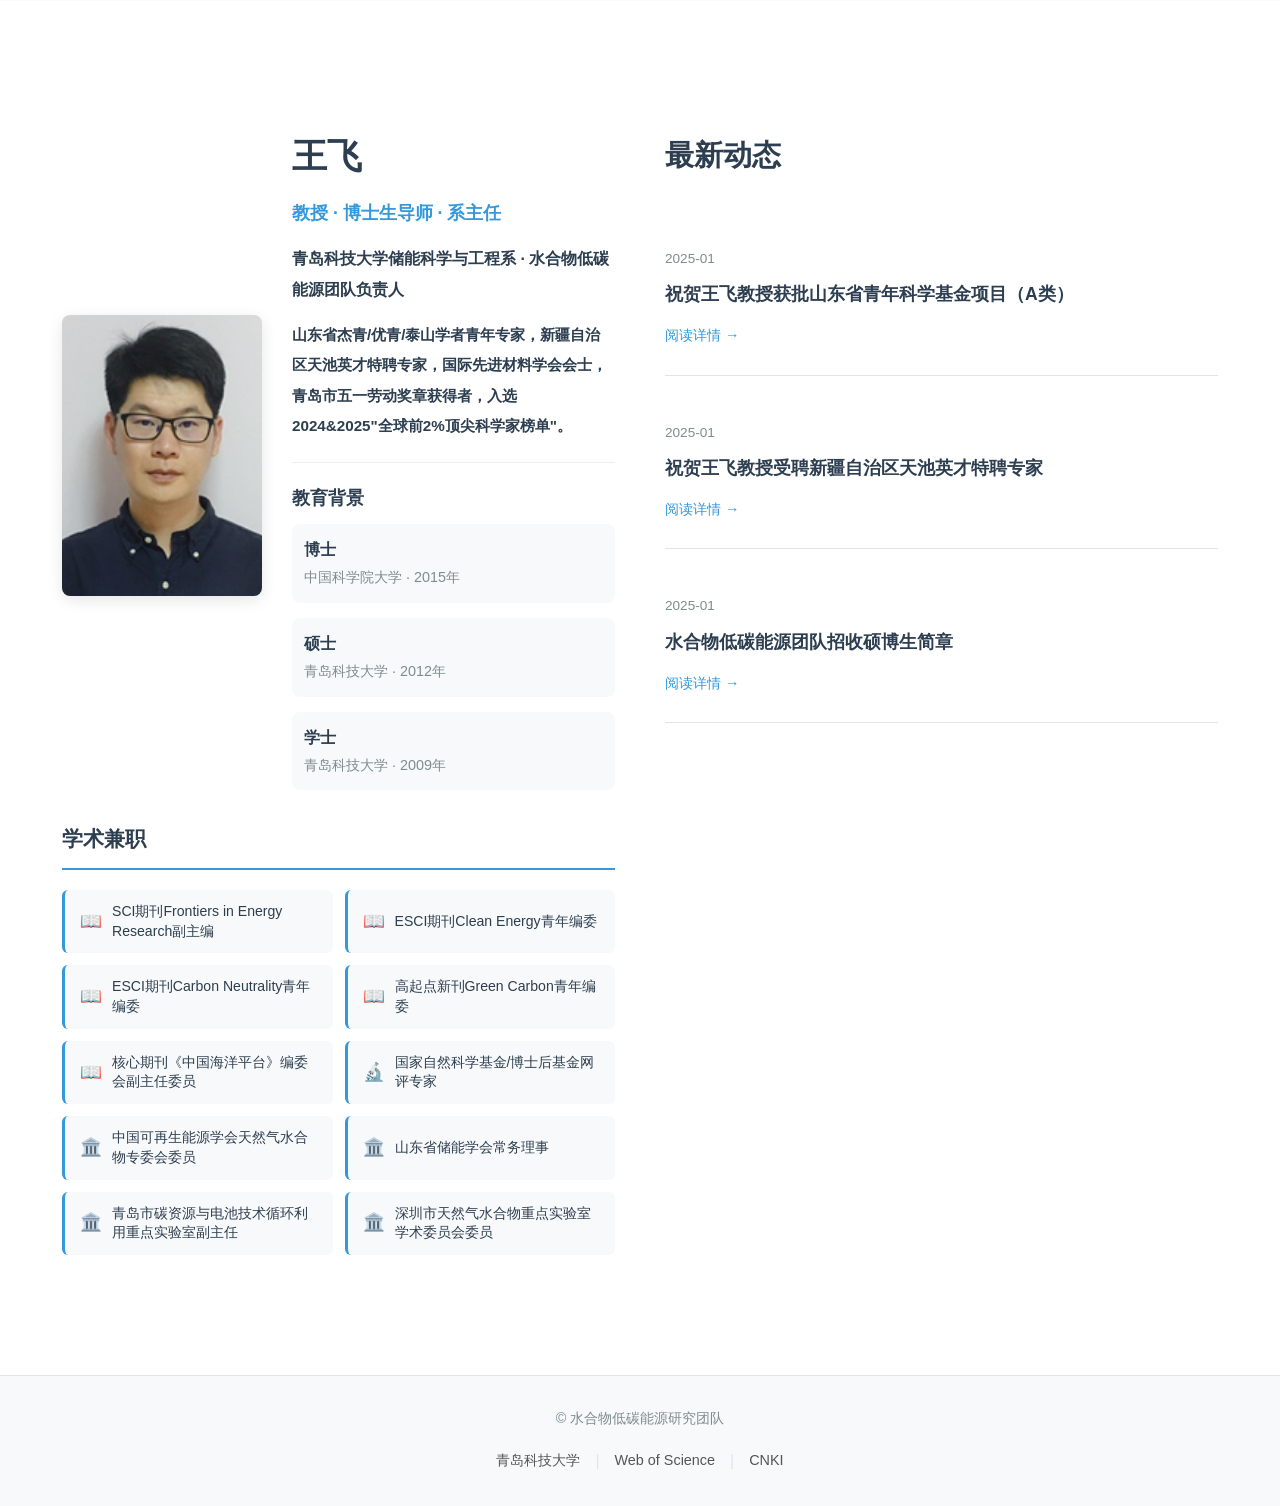
==== commit 6e24ca3d: "从阿里云服务器同步最新网站版本 (2026-03-18)" ====
--- a/index.html
+++ b/index.html
@@ -1,409 +1,170 @@
-<!DOCTYPE html>
-<html lang="zh-CN" data-theme="light">
-<head>
-    <meta charset="UTF-8">
-    <meta name="viewport" content="width=device-width, initial-scale=1.0">
-
-    <!-- SEO Meta Tags -->
-    <title>王飞教授课题组 | 水合物低碳能源研究团队 - 中国石油大学（华东）</title>
-    <meta name="description" content="王飞教授课题组隶属于中国石油大学（华东），专注于气体水合物相平衡、低碳能源技术、新能源材料与计算模拟等前沿领域的研究与创新。">
-    <meta name="keywords" content="王飞,课题组,水合物,低碳能源,新能源材料,中国石油大学,气体水合物,CO2捕集,机器学习,化工">
-    <meta name="author" content="王飞教授课题组">
-    <meta name="robots" content="index, follow">
-    <link rel="canonical" href="https://wangfei-lab.upc.edu.cn/">
-
-    <!-- Open Graph / Social -->
-    <meta property="og:type" content="website">
-    <meta property="og:title" content="王飞教授课题组 | 水合物低碳能源研究团队">
-    <meta property="og:description" content="中国石油大学（华东）王飞教授课题组，专注于气体水合物相平衡、低碳能源技术、新能源材料等前沿研究。">
-    <meta property="og:url" content="https://wangfei-lab.upc.edu.cn/">
-    <meta property="og:locale" content="zh_CN">
-    <meta property="og:site_name" content="王飞教授课题组">
-
-    <!-- Twitter Card -->
-    <meta name="twitter:card" content="summary_large_image">
-    <meta name="twitter:title" content="王飞教授课题组 | 水合物低碳能源研究团队">
-    <meta name="twitter:description" content="中国石油大学（华东）王飞教授课题组，专注于气体水合物相平衡、低碳能源技术等前沿研究。">
-
-    <!-- Favicon (inline SVG) -->
-    <link rel="icon" href="data:image/svg+xml,<svg xmlns='http://www.w3.org/2000/svg' viewBox='0 0 100 100'><text y='.9em' font-size='90'>⚗️</text></svg>">
-
-    <!-- Preconnect -->
-    <link rel="preconnect" href="https://fonts.googleapis.com">
-    <link rel="preconnect" href="https://fonts.gstatic.com" crossorigin>
-
-    <!-- Google Fonts -->
-    <link href="https://fonts.googleapis.com/css2?family=Noto+Sans+SC:wght@400;600;700;800&display=swap" rel="stylesheet">
-
-    <!-- Stylesheet -->
-    <link rel="stylesheet" href="css/style.css">
-
-    <!-- JSON-LD Structured Data -->
-    <script type="application/ld+json">
-    {
-        "@context": "https://schema.org",
-        "@type": "ResearchOrganization",
-        "name": "王飞教授课题组",
-        "alternateName": "Prof. Wang Fei Research Group",
-        "url": "https://wangfei-lab.upc.edu.cn/",
-        "description": "专注于气体水合物相平衡、低碳能源技术、新能源材料与计算模拟等前沿领域的研究与创新",
-        "parentOrganization": {
-            "@type": "CollegeOrUniversity",
-            "name": "中国石油大学（华东）",
-            "alternateName": "China University of Petroleum (East China)",
-            "url": "https://www.upc.edu.cn/"
-        },
-        "address": {
-            "@type": "PostalAddress",
-            "streetAddress": "长江西路66号",
-            "addressLocality": "青岛市黄岛区",
-            "addressRegion": "山东省",
-            "postalCode": "266580",
-            "addressCountry": "CN"
-        },
-        "contactPoint": {
-            "@type": "ContactPoint",
-            "email": "wangfei@upc.edu.cn",
-            "telephone": "0532-8698XXXX",
-            "contactType": "academic inquiry"
-        },
-        "member": [
-            {
-                "@type": "Person",
-                "name": "王飞",
-                "jobTitle": "教授",
-                "affiliation": "中国石油大学（华东）"
-            }
-        ],
-        "knowsAbout": [
-            "气体水合物相平衡",
-            "低碳能源技术",
-            "新能源材料",
-            "CO2捕集与封存",
-            "计算模拟与人工智能"
-        ]
-    }
-    </script>
-</head>
-<body>
-    <!-- Skip Link (Accessibility) -->
-    <a href="#main" class="skip-link">跳转到主要内容</a>
-
-    <!-- Navigation -->
-    <nav class="navbar" role="navigation" aria-label="主导航">
-        <div class="container nav-container">
-            <a href="#home" class="logo" data-zh="王飞教授课题组" data-en="Prof. Wang Fei Lab">王飞教授课题组</a>
-
-            <button class="hamburger" id="hamburger" aria-label="打开菜单" aria-expanded="false" aria-controls="navMenu">
-                <span></span>
-                <span></span>
-                <span></span>
-            </button>
-
-            <div class="nav-menu" id="navMenu">
-                <ul class="nav-links" role="menubar">
-                    <li role="none"><a href="#home" role="menuitem" class="active" data-zh="首页" data-en="Home">首页</a></li>
-                    <li role="none"><a href="#about" role="menuitem" data-zh="关于我们" data-en="About">关于我们</a></li>
-                    <li role="none"><a href="#research" role="menuitem" data-zh="研究方向" data-en="Research">研究方向</a></li>
-                    <li role="none"><a href="#team" role="menuitem" data-zh="团队成员" data-en="Team">团队成员</a></li>
-                    <li role="none"><a href="#publications" role="menuitem" data-zh="科研成果" data-en="Publications">科研成果</a></li>
-                    <li role="none"><a href="#contact" role="menuitem" data-zh="联系我们" data-en="Contact">联系我们</a></li>
-                </ul>
-            </div>
-
-            <div class="nav-actions">
-                <button class="theme-toggle" id="themeToggle" aria-label="切换暗色模式">🌙</button>
-                <button class="lang-toggle" id="langToggle" aria-label="Switch to English">EN</button>
-            </div>
-        </div>
-    </nav>
-
-    <!-- Main Content -->
-    <main id="main">
-
-        <!-- Hero Section -->
-        <section class="hero" id="home" aria-label="课题组介绍">
-            <div class="container">
-                <div class="hero-content fade-in">
-                    <h1 data-zh="水合物低碳能源研究团队" data-en="Hydrate &amp; Low-Carbon Energy Research Group">水合物低碳能源研究团队</h1>
-                    <p class="hero-subtitle" data-zh="致力于气体水合物相平衡、低碳能源技术、新能源材料等前沿领域的研究与创新，推动能源可持续发展。" data-en="Dedicated to frontier research in gas hydrate phase equilibrium, low-carbon energy technologies, and new energy materials, driving sustainable energy development.">致力于气体水合物相平衡、低碳能源技术、新能源材料等前沿领域的研究与创新，推动能源可持续发展。</p>
-                    <div class="hero-buttons">
-                        <a href="#research" class="btn" data-zh="了解研究方向" data-en="Our Research">了解研究方向</a>
-                        <a href="#contact" class="btn btn-outline" data-zh="联系我们" data-en="Contact Us">联系我们</a>
-                    </div>
-                    <div class="hero-stats">
-                        <div class="stat-item">
-                            <span class="stat-number">4+</span>
-                            <span class="stat-label" data-zh="研究方向" data-en="Research Areas">研究方向</span>
-                        </div>
-                        <div class="stat-item">
-                            <span class="stat-number">30+</span>
-                            <span class="stat-label" data-zh="发表论文" data-en="Publications">发表论文</span>
-                        </div>
-                        <div class="stat-item">
-                            <span class="stat-number">10+</span>
-                            <span class="stat-label" data-zh="团队成员" data-en="Team Members">团队成员</span>
-                        </div>
-                        <div class="stat-item">
-                            <span class="stat-number">5+</span>
-                            <span class="stat-label" data-zh="科研项目" data-en="Projects">科研项目</span>
-                        </div>
-                    </div>
-                </div>
-            </div>
-        </section>
-
-        <!-- About Section -->
-        <section class="section" id="about" aria-label="关于课题组">
-            <div class="container">
-                <header class="section-header fade-in">
-                    <h2 class="section-title" data-zh="关于课题组" data-en="About Us">关于课题组</h2>
-                    <p class="section-desc" data-zh="扎根能源科学前沿，培养创新人才" data-en="Rooted in energy science frontiers, nurturing innovative talents">扎根能源科学前沿，培养创新人才</p>
-                </header>
-                <div class="about-content">
-                    <div class="about-text fade-in-left">
-                        <p data-zh="王飞教授课题组隶属于中国石油大学（华东），专注于气体水合物相平衡、低碳能源技术、新能源材料等前沿领域的研究。课题组拥有先进的实验设备和计算资源，致力于解决能源领域的重大科学问题和技术挑战。" data-en="Prof. Wang Fei's research group, affiliated with China University of Petroleum (East China), focuses on frontier research in gas hydrate phase equilibrium, low-carbon energy technologies, and new energy materials. The group is equipped with advanced experimental facilities and computational resources, committed to addressing major scientific and technological challenges in the energy sector.">王飞教授课题组隶属于中国石油大学（华东），专注于气体水合物相平衡、低碳能源技术、新能源材料等前沿领域的研究。课题组拥有先进的实验设备和计算资源，致力于解决能源领域的重大科学问题和技术挑战。</p>
-                        <p data-zh="课题组与国内外多家知名高校和研究机构保持密切合作，研究成果在多个国际权威期刊发表，并获得多项国家级和省部级科研项目支持。" data-en="The group maintains close collaborations with renowned universities and research institutions worldwide. Research findings have been published in top international journals, supported by multiple national and provincial-level research grants.">课题组与国内外多家知名高校和研究机构保持密切合作，研究成果在多个国际权威期刊发表，并获得多项国家级和省部级科研项目支持。</p>
-                    </div>
-                    <div class="about-highlights fade-in-right">
-                        <div class="highlight-item">
-                            <span class="highlight-icon" aria-hidden="true">🔬</span>
-                            <span class="highlight-number">4</span>
-                            <span class="highlight-label" data-zh="核心研究方向" data-en="Core Research Areas">核心研究方向</span>
-                        </div>
-                        <div class="highlight-item">
-                            <span class="highlight-icon" aria-hidden="true">📄</span>
-                            <span class="highlight-number">30+</span>
-                            <span class="highlight-label" data-zh="SCI论文" data-en="SCI Papers">SCI论文</span>
-                        </div>
-                        <div class="highlight-item">
-                            <span class="highlight-icon" aria-hidden="true">🏆</span>
-                            <span class="highlight-number">5+</span>
-                            <span class="highlight-label" data-zh="科研项目" data-en="Research Projects">科研项目</span>
-                        </div>
-                        <div class="highlight-item">
-                            <span class="highlight-icon" aria-hidden="true">🤝</span>
-                            <span class="highlight-number">10+</span>
-                            <span class="highlight-label" data-zh="合作机构" data-en="Partner Institutions">合作机构</span>
-                        </div>
-                    </div>
-                </div>
-            </div>
-        </section>
-
-        <!-- Research Section -->
-        <section class="section section-alt" id="research" aria-label="研究方向">
-            <div class="container">
-                <header class="section-header fade-in">
-                    <h2 class="section-title" data-zh="研究方向" data-en="Research Areas">研究方向</h2>
-                    <p class="section-desc" data-zh="聚焦能源领域关键科学问题与技术创新" data-en="Focusing on key scientific issues and technological innovation in the energy sector">聚焦能源领域关键科学问题与技术创新</p>
-                </header>
-                <div class="research-grid">
-                    <article class="research-card fade-in stagger-1">
-                        <span class="research-icon" aria-hidden="true">🧊</span>
-                        <h3 data-zh="气体水合物相平衡" data-en="Gas Hydrate Phase Equilibrium">气体水合物相平衡</h3>
-                        <p data-zh="研究不同条件下气体水合物的形成、稳定性和分解机理，开发新型水合物储能技术，为天然气水合物资源开发与利用提供理论支撑。" data-en="Investigating formation, stability, and decomposition mechanisms of gas hydrates under various conditions, developing novel hydrate-based energy storage technologies.">研究不同条件下气体水合物的形成、稳定性和分解机理，开发新型水合物储能技术，为天然气水合物资源开发与利用提供理论支撑。</p>
-                    </article>
-                    <article class="research-card fade-in stagger-2">
-                        <span class="research-icon" aria-hidden="true">🌱</span>
-                        <h3 data-zh="低碳能源技术" data-en="Low-Carbon Energy Technologies">低碳能源技术</h3>
-                        <p data-zh="开发二氧化碳捕集、利用与封存（CCUS）技术，研究氢能、太阳能等可再生能源的存储与转化，助力碳中和目标实现。" data-en="Developing CO₂ capture, utilization, and storage (CCUS) technologies, exploring hydrogen and solar energy storage and conversion to support carbon neutrality goals.">开发二氧化碳捕集、利用与封存（CCUS）技术，研究氢能、太阳能等可再生能源的存储与转化，助力碳中和目标实现。</p>
-                    </article>
-                    <article class="research-card fade-in stagger-3">
-                        <span class="research-icon" aria-hidden="true">⚡</span>
-                        <h3 data-zh="新能源材料" data-en="New Energy Materials">新能源材料</h3>
-                        <p data-zh="设计合成高性能能源材料，包括催化剂、电极材料、储能材料等，提升能源转换效率，推动清洁能源技术产业化发展。" data-en="Designing and synthesizing high-performance energy materials, including catalysts, electrode materials, and energy storage materials to enhance energy conversion efficiency.">设计合成高性能能源材料，包括催化剂、电极材料、储能材料等，提升能源转换效率，推动清洁能源技术产业化发展。</p>
-                    </article>
-                    <article class="research-card fade-in stagger-4">
-                        <span class="research-icon" aria-hidden="true">🤖</span>
-                        <h3 data-zh="计算模拟与人工智能" data-en="Computational Simulation &amp; AI">计算模拟与人工智能</h3>
-                        <p data-zh="利用分子模拟、机器学习等方法预测材料性能，加速新材料发现和工艺优化，构建数据驱动的能源研究新范式。" data-en="Leveraging molecular simulation and machine learning to predict material properties, accelerate new material discovery, and build data-driven research paradigms.">利用分子模拟、机器学习等方法预测材料性能，加速新材料发现和工艺优化，构建数据驱动的能源研究新范式。</p>
-                    </article>
-                </div>
-            </div>
-        </section>
-
-        <!-- Team Section -->
-        <section class="section" id="team" aria-label="团队成员">
-            <div class="container">
-                <header class="section-header fade-in">
-                    <h2 class="section-title" data-zh="团队成员" data-en="Our Team">团队成员</h2>
-                    <p class="section-desc" data-zh="志同道合，砥砺前行" data-en="United in purpose, advancing together">志同道合，砥砺前行</p>
-                </header>
-                <div class="team-grid">
-                    <article class="team-member fade-in stagger-1">
-                        <div class="member-avatar" aria-hidden="true">王</div>
-                        <h3>王飞</h3>
-                        <p class="member-role" data-zh="教授 · 课题组负责人" data-en="Professor · Group Leader">教授 · 课题组负责人</p>
-                        <p class="member-research" data-zh="研究方向：气体水合物、低碳能源" data-en="Research: Gas hydrates, Low-carbon energy">研究方向：气体水合物、低碳能源</p>
-                    </article>
-                    <article class="team-member fade-in stagger-2">
-                        <div class="member-avatar" aria-hidden="true">陈</div>
-                        <h3>陈宸</h3>
-                        <p class="member-role" data-zh="博士研究生" data-en="PhD Candidate">博士研究生</p>
-                        <p class="member-research" data-zh="研究方向：水合物相平衡计算" data-en="Research: Hydrate phase equilibrium computation">研究方向：水合物相平衡计算</p>
-                    </article>
-                    <article class="team-member fade-in stagger-3">
-                        <div class="member-avatar" aria-hidden="true">李</div>
-                        <h3>李华</h3>
-                        <p class="member-role" data-zh="硕士研究生" data-en="Master's Student">硕士研究生</p>
-                        <p class="member-research" data-zh="研究方向：新能源材料" data-en="Research: New energy materials">研究方向：新能源材料</p>
-                    </article>
-                    <article class="team-member fade-in stagger-4">
-                        <div class="member-avatar" aria-hidden="true">张</div>
-                        <h3>张明</h3>
-                        <p class="member-role" data-zh="硕士研究生" data-en="Master's Student">硕士研究生</p>
-                        <p class="member-research" data-zh="研究方向：二氧化碳捕集" data-en="Research: CO₂ capture">研究方向：二氧化碳捕集</p>
-                    </article>
-                </div>
-            </div>
-        </section>
-
-        <!-- Publications Section -->
-        <section class="section section-alt" id="publications" aria-label="科研成果">
-            <div class="container">
-                <header class="section-header fade-in">
-                    <h2 class="section-title" data-zh="科研成果" data-en="Publications &amp; Projects">科研成果</h2>
-                    <p class="section-desc" data-zh="以高水平成果回馈学术界与社会" data-en="Contributing high-quality outcomes to academia and society">以高水平成果回馈学术界与社会</p>
-                </header>
-
-                <div class="pub-tabs fade-in">
-                    <button class="pub-tab active" data-tab="papers" data-zh="代表性论文" data-en="Representative Papers">代表性论文</button>
-                    <button class="pub-tab" data-tab="projects" data-zh="科研项目" data-en="Research Projects">科研项目</button>
-                </div>
-
-                <div class="pub-content fade-in">
-                    <div class="pub-panel active" id="papers">
-                        <ol class="pub-list">
-                            <li>
-                                <span class="pub-title">Wang, F., et al.</span> "Phase equilibrium of methane hydrate in porous media."
-                                <span class="pub-journal">Energy &amp; Fuels</span><span class="pub-year">2023</span>
-                            </li>
-                            <li>
-                                <span class="pub-title">Chen, C., et al.</span> "Machine learning prediction of hydrate formation conditions."
-                                <span class="pub-journal">Chemical Engineering Journal</span><span class="pub-year">2024</span>
-                            </li>
-                            <li>
-                                <span class="pub-title">Li, H., et al.</span> "Novel catalyst for CO₂ hydrogenation to methanol."
-                                <span class="pub-journal">Applied Catalysis B: Environmental</span><span class="pub-year">2024</span>
-                            </li>
-                            <li>
-                                <span class="pub-title">Zhang, M., et al.</span> "Enhanced CO₂ capture using functionalized materials."
-                                <span class="pub-journal">Separation and Purification Technology</span><span class="pub-year">2023</span>
-                            </li>
-                        </ol>
-                    </div>
-                    <div class="pub-panel" id="projects">
-                        <ul class="pub-list">
-                            <li>
-                                <span class="pub-title" data-zh="国家自然科学基金重点项目" data-en="NSFC Key Project">国家自然科学基金重点项目</span>
-                                <br><span data-zh="气体水合物相平衡与储能机理研究" data-en="Research on gas hydrate phase equilibrium and energy storage mechanisms">气体水合物相平衡与储能机理研究</span>
-                            </li>
-                            <li>
-                                <span class="pub-title" data-zh="山东省重点研发计划" data-en="Shandong Key R&D Program">山东省重点研发计划</span>
-                                <br><span data-zh="低碳能源关键技术开发与应用" data-en="Development and application of key low-carbon energy technologies">低碳能源关键技术开发与应用</span>
-                            </li>
-                            <li>
-                                <span class="pub-title" data-zh="企业合作项目" data-en="Industry Collaboration Project">企业合作项目</span>
-                                <br><span data-zh="工业二氧化碳捕集与资源化利用" data-en="Industrial CO₂ capture and resource utilization">工业二氧化碳捕集与资源化利用</span>
-                            </li>
-                        </ul>
-                    </div>
-                </div>
-            </div>
-        </section>
-
-        <!-- Contact Section -->
-        <section class="section" id="contact" aria-label="联系我们">
-            <div class="container">
-                <header class="section-header fade-in">
-                    <h2 class="section-title" data-zh="联系我们" data-en="Contact Us">联系我们</h2>
-                    <p class="section-desc" data-zh="欢迎来访、来信、来电交流合作" data-en="We welcome visits, correspondence, and collaborations">欢迎来访、来信、来电交流合作</p>
-                </header>
-                <div class="contact-grid">
-                    <div class="contact-card fade-in-left">
-                        <h3><span aria-hidden="true">📍</span> <span data-zh="实验室地址" data-en="Lab Address">实验室地址</span></h3>
-                        <div class="contact-item">
-                            <span class="contact-icon" aria-hidden="true">🏫</span>
-                            <div>
-                                <p data-zh="中国石油大学（华东）化工学院" data-en="School of Chemical Engineering, China University of Petroleum (East China)">中国石油大学（华东）化工学院</p>
-                                <p data-zh="化工实验楼A座301室" data-en="Room 301, Building A, Chemical Engineering Lab">化工实验楼A座301室</p>
-                            </div>
-                        </div>
-                        <div class="contact-item">
-                            <span class="contact-icon" aria-hidden="true">🗺️</span>
-                            <div>
-                                <p data-zh="山东省青岛市黄岛区长江西路66号" data-en="66 Changjiang West Road, Huangdao District, Qingdao, Shandong">山东省青岛市黄岛区长江西路66号</p>
-                                <p data-zh="邮编：266580" data-en="Postal Code: 266580">邮编：266580</p>
-                            </div>
-                        </div>
-                    </div>
-                    <div class="contact-card fade-in-right">
-                        <h3><span aria-hidden="true">📞</span> <span data-zh="联系方式" data-en="Contact Info">联系方式</span></h3>
-                        <div class="contact-item">
-                            <span class="contact-icon" aria-hidden="true">📧</span>
-                            <div>
-                                <p data-zh="电子邮箱" data-en="Email">电子邮箱</p>
-                                <a href="mailto:wangfei@upc.edu.cn">wangfei@upc.edu.cn</a>
-                            </div>
-                        </div>
-                        <div class="contact-item">
-                            <span class="contact-icon" aria-hidden="true">☎️</span>
-                            <div>
-                                <p data-zh="办公电话" data-en="Office Phone">办公电话</p>
-                                <a href="tel:053286980000">0532-8698XXXX</a>
-                            </div>
-                        </div>
-                        <div class="contact-item">
-                            <span class="contact-icon" aria-hidden="true">🌐</span>
-                            <div>
-                                <p data-zh="学校官网" data-en="University Website">学校官网</p>
-                                <a href="https://www.upc.edu.cn/" target="_blank" rel="noopener noreferrer">www.upc.edu.cn</a>
-                            </div>
-                        </div>
-                    </div>
-                </div>
-            </div>
-        </section>
-
-    </main>
-
-    <!-- Footer -->
-    <footer class="footer" role="contentinfo">
-        <div class="container">
-            <div class="footer-grid">
-                <div class="footer-brand">
-                    <h3 data-zh="王飞教授课题组" data-en="Prof. Wang Fei Lab">王飞教授课题组</h3>
-                    <p data-zh="水合物低碳能源研究团队，致力于能源领域的创新研究与人才培养，推动能源可持续发展。" data-en="Hydrate &amp; Low-Carbon Energy Research Group, dedicated to innovative energy research, talent cultivation, and sustainable energy development.">水合物低碳能源研究团队，致力于能源领域的创新研究与人才培养，推动能源可持续发展。</p>
-                </div>
-                <div class="footer-section">
-                    <h3 data-zh="快速链接" data-en="Quick Links">快速链接</h3>
-                    <ul class="footer-links">
-                        <li><a href="#home" data-zh="首页" data-en="Home">首页</a></li>
-                        <li><a href="#about" data-zh="关于我们" data-en="About">关于我们</a></li>
-                        <li><a href="#research" data-zh="研究方向" data-en="Research">研究方向</a></li>
-                        <li><a href="#publications" data-zh="科研成果" data-en="Publications">科研成果</a></li>
-                    </ul>
-                </div>
-                <div class="footer-section">
-                    <h3 data-zh="联系信息" data-en="Contact Info">联系信息</h3>
-                    <ul class="footer-links footer-contact">
-                        <li><span aria-hidden="true">📍</span> <span data-zh="山东省青岛市黄岛区" data-en="Huangdao, Qingdao, Shandong">山东省青岛市黄岛区</span></li>
-                        <li><span aria-hidden="true">📞</span> 0532-8698XXXX</li>
-                        <li><span aria-hidden="true">✉️</span> wangfei@upc.edu.cn</li>
-                    </ul>
-                </div>
-            </div>
-            <div class="copyright">
-                <p>© <span id="currentYear">2025</span> <span data-zh="王飞教授课题组 - 中国石油大学（华东）. 保留所有权利." data-en="Prof. Wang Fei Research Group - China University of Petroleum (East China). All rights reserved.">王飞教授课题组 - 中国石油大学（华东）. 保留所有权利.</span></p>
-            </div>
-        </div>
-    </footer>
-
-    <!-- Back to Top Button -->
-    <button class="back-to-top" id="backToTop" aria-label="返回顶部" title="返回顶部">↑</button>
-
-    <!-- Script -->
-    <script src="js/main.js"></script>
-</body>
-</html>
+<!DOCTYPE html>
+<html lang="zh-CN">
+<head>
+    <meta charset="UTF-8">
+    <meta name="viewport" content="width=device-width, initial-scale=1.0">
+    <title>王飞教授课题组 - 水合物低碳能源研究团队</title>
+    <link rel="stylesheet" href="css/style.css">
+    <link rel="stylesheet" href="https://cdnjs.cloudflare.com/ajax/libs/font-awesome/6.4.0/css/all.min.css">
+</head>
+<body>
+    <!-- 导航栏 -->
+    <nav class="navbar">
+        <div class="container">
+            <ul class="nav-menu nav-menu-centered">
+                <li><a href="index.html" class="active">首页</a></li>
+                <li><a href="team.html">团队成员</a></li>
+                <li><a href="research.html">研究方向</a></li>
+                <li><a href="publications.html">科研成果</a></li>
+                <li><a href="/management" target="_blank">内部管理</a></li>
+                <li><a href="contact.html">联系我们</a></li>
+            </ul>
+            <div class="hamburger">
+                <span></span>
+                <span></span>
+                <span></span>
+            </div>
+        </div>
+    </nav>
+
+    <!-- 主内容区：导师简介 + 最新动态 -->
+    <section class="section main-content-section">
+        <div class="container">
+            <div class="main-grid">
+                <!-- 左侧：导师简介 -->
+                <div class="leader-column">
+                    <div class="about-content-vertical">
+                        <div class="about-image">
+                            <img src="images/prof-wang.jpg" alt="王飞教授">
+                        </div>
+                        <div class="about-text-compact">
+                            <h3>王飞</h3>
+                            <p class="position">教授 · 博士生导师 · 系主任</p>
+                            <p class="affiliation">青岛科技大学储能科学与工程系 · 水合物低碳能源团队负责人</p>
+                            
+                            <div class="honors-text">
+                                <p>
+                                    山东省杰青/优青/泰山学者青年专家，新疆自治区天池英才特聘专家，国际先进材料学会会士，青岛市五一劳动奖章获得者，入选2024&2025"全球前2%顶尖科学家榜单"。
+                                </p>
+                            </div>
+                            
+                            <!-- 教育背景 -->
+                            <div class="education-text" style="margin-top: 20px; padding-top: 20px; border-top: 1px solid #eee;">
+                                <h4 style="color: var(--primary-color); margin-bottom: 10px; font-size: 1.1rem;">教育背景</h4>
+                                <div style="display: grid; grid-template-columns: repeat(auto-fit, minmax(200px, 1fr)); gap: 15px;">
+                                    <div style="background: #f8f9fa; padding: 12px; border-radius: 8px;">
+                                        <div style="font-weight: 600; color: var(--text-dark);">博士</div>
+                                        <div style="color: var(--text-light); font-size: 0.9rem;">中国科学院大学 · 2015年</div>
+                                    </div>
+                                    <div style="background: #f8f9fa; padding: 12px; border-radius: 8px;">
+                                        <div style="font-weight: 600; color: var(--text-dark);">硕士</div>
+                                        <div style="color: var(--text-light); font-size: 0.9rem;">青岛科技大学 · 2012年</div>
+                                    </div>
+                                    <div style="background: #f8f9fa; padding: 12px; border-radius: 8px;">
+                                        <div style="font-weight: 600; color: var(--text-dark);">学士</div>
+                                        <div style="color: var(--text-light); font-size: 0.9rem;">青岛科技大学 · 2009年</div>
+                                    </div>
+                                </div>
+                            </div>
+                        </div>
+                    </div>
+                    
+                    <!-- 学术兼职横跨整个宽度 -->
+                    <div class="academic-positions-full">
+                        <h4 class="positions-title-full">学术兼职</h4>
+                        <div class="positions-grid-full">
+                            <div class="position-item-full">
+                                <span class="position-icon">📖</span>
+                                <span class="position-text">SCI期刊Frontiers in Energy Research副主编</span>
+                            </div>
+                            <div class="position-item-full">
+                                <span class="position-icon">📖</span>
+                                <span class="position-text">ESCI期刊Clean Energy青年编委</span>
+                            </div>
+                            <div class="position-item-full">
+                                <span class="position-icon">📖</span>
+                                <span class="position-text">ESCI期刊Carbon Neutrality青年编委</span>
+                            </div>
+                            <div class="position-item-full">
+                                <span class="position-icon">📖</span>
+                                <span class="position-text">高起点新刊Green Carbon青年编委</span>
+                            </div>
+                            <div class="position-item-full">
+                                <span class="position-icon">📖</span>
+                                <span class="position-text">核心期刊《中国海洋平台》编委会副主任委员</span>
+                            </div>
+                            <div class="position-item-full">
+                                <span class="position-icon">🔬</span>
+                                <span class="position-text">国家自然科学基金/博士后基金网评专家</span>
+                            </div>
+                            <div class="position-item-full">
+                                <span class="position-icon">🏛️</span>
+                                <span class="position-text">中国可再生能源学会天然气水合物专委会委员</span>
+                            </div>
+                            <div class="position-item-full">
+                                <span class="position-icon">🏛️</span>
+                                <span class="position-text">山东省储能学会常务理事</span>
+                            </div>
+                            <div class="position-item-full">
+                                <span class="position-icon">🏛️</span>
+                                <span class="position-text">青岛市碳资源与电池技术循环利用重点实验室副主任</span>
+                            </div>
+                            <div class="position-item-full">
+                                <span class="position-icon">🏛️</span>
+                                <span class="position-text">深圳市天然气水合物重点实验室学术委员会委员</span>
+                            </div>
+                        </div>
+                    </div>
+                </div>
+                
+                <!-- 右侧：最新动态 -->
+                <div class="news-column">
+                    <div class="section-header">
+                        <h2>最新动态</h2>
+                        <div class="section-divider"></div>
+                    </div>
+                    
+                    <div class="news-grid-vertical">
+                        <div class="news-card">
+                            <div class="news-date">2025-01</div>
+                            <h3>祝贺王飞教授获批山东省青年科学基金项目（A类）</h3>
+                            <a href="news-shandong-fund.html" class="news-link">阅读详情 →</a>
+                        </div>
+                        
+                        <div class="news-card">
+                            <div class="news-date">2025-01</div>
+                            <h3>祝贺王飞教授受聘新疆自治区天池英才特聘专家</h3>
+                            <a href="news-tianchi.html" class="news-link">阅读详情 →</a>
+                        </div>
+                        
+                        <div class="news-card">
+                            <div class="news-date">2025-01</div>
+                            <h3>水合物低碳能源团队招收硕博生简章</h3>
+                            <a href="news-recruitment.html" class="news-link">阅读详情 →</a>
+                        </div>
+                    </div>
+                </div>
+            </div>
+        </div>
+    </section>
+
+    <!-- 简洁页脚 -->
+    <footer class="footer-minimal">
+        <div class="container">
+            <div class="footer-content-minimal">
+                <p class="copyright">© 水合物低碳能源研究团队</p>
+                <div class="footer-links">
+                    <a href="https://www.qust.edu.cn" target="_blank">青岛科技大学</a>
+                    <span>|</span>
+                    <a href="https://www.webofscience.com" target="_blank">Web of Science</a>
+                    <span>|</span>
+                    <a href="https://www.cnki.net" target="_blank">CNKI</a>
+                </div>
+            </div>
+        </div>
+    </footer>
+
+    <script src="js/main.js"></script>
+</body>
+</html>
+
--- a/css/style.css
+++ b/css/style.css
@@ -1,1037 +1,842 @@
-/* ============================================
-   王飞教授课题组 - 水合物低碳能源研究团队
-   ============================================ */
-
-/* --- CSS Custom Properties --- */
-:root {
-    --primary: #1a237e;
-    --primary-light: #283593;
-    --primary-dark: #0d1452;
-    --accent: #ffd54f;
-    --text: #333;
-    --text-secondary: #666;
-    --bg: #f8f9fa;
-    --bg-alt: #f0f2f5;
-    --card-bg: #fff;
-    --card-shadow: 0 5px 15px rgba(0, 0, 0, 0.1);
-    --card-shadow-hover: 0 10px 30px rgba(0, 0, 0, 0.15);
-    --border-color: #e0e0e0;
-    --nav-height: 64px;
-    --transition: 0.3s ease;
-    --font-main: 'Noto Sans SC', 'Segoe UI', Tahoma, Geneva, Verdana, sans-serif;
-    --radius: 10px;
-    --radius-sm: 6px;
-}
-
-/* --- Dark Mode --- */
-[data-theme="dark"] {
-    --primary: #5c6bc0;
-    --primary-light: #7986cb;
-    --primary-dark: #1a237e;
-    --text: #e0e0e0;
-    --text-secondary: #b0b0b0;
-    --bg: #121212;
-    --bg-alt: #1e1e1e;
-    --card-bg: #1e1e1e;
-    --card-shadow: 0 5px 15px rgba(0, 0, 0, 0.3);
-    --card-shadow-hover: 0 10px 30px rgba(0, 0, 0, 0.4);
-    --border-color: #333;
-}
-
-/* --- Reset & Base --- */
-*,
-*::before,
-*::after {
-    margin: 0;
-    padding: 0;
-    box-sizing: border-box;
-}
-
-html {
-    scroll-behavior: smooth;
-    scroll-padding-top: calc(var(--nav-height) + 20px);
-}
-
-body {
-    font-family: var(--font-main);
-    line-height: 1.7;
-    color: var(--text);
-    background-color: var(--bg);
-    -webkit-font-smoothing: antialiased;
-    -moz-osx-font-smoothing: grayscale;
-    overflow-x: hidden;
-    transition: background-color var(--transition), color var(--transition);
-}
-
-img {
-    max-width: 100%;
-    height: auto;
-    display: block;
-}
-
-a {
-    color: var(--primary);
-    text-decoration: none;
-    transition: color var(--transition);
-}
-
-a:hover {
-    color: var(--primary-light);
-}
-
-/* --- Skip Link (Accessibility) --- */
-.skip-link {
-    position: absolute;
-    top: -100%;
-    left: 50%;
-    transform: translateX(-50%);
-    background: var(--accent);
-    color: var(--primary-dark);
-    padding: 0.75rem 1.5rem;
-    border-radius: 0 0 var(--radius-sm) var(--radius-sm);
-    font-weight: 700;
-    z-index: 10000;
-    transition: top 0.2s;
-}
-
-.skip-link:focus {
-    top: 0;
-}
-
-/* --- Container --- */
-.container {
-    max-width: 1200px;
-    margin: 0 auto;
-    padding: 0 20px;
-}
-
-/* --- Navigation --- */
-.navbar {
-    background: linear-gradient(135deg, var(--primary-dark) 0%, var(--primary) 100%);
-    color: #fff;
-    position: sticky;
-    top: 0;
-    z-index: 1000;
-    box-shadow: 0 2px 10px rgba(0, 0, 0, 0.15);
-    height: var(--nav-height);
-    display: flex;
-    align-items: center;
-    transition: box-shadow var(--transition);
-}
-
-.navbar.scrolled {
-    box-shadow: 0 4px 20px rgba(0, 0, 0, 0.25);
-}
-
-.nav-container {
-    display: flex;
-    justify-content: space-between;
-    align-items: center;
-    width: 100%;
-}
-
-.logo {
-    font-size: 1.35rem;
-    font-weight: 700;
-    color: #fff;
-    text-decoration: none;
-    letter-spacing: 0.02em;
-    white-space: nowrap;
-}
-
-.logo:hover {
-    color: var(--accent);
-}
-
-.nav-links {
-    display: flex;
-    list-style: none;
-    gap: 0.25rem;
-    align-items: center;
-}
-
-.nav-links a {
-    color: rgba(255, 255, 255, 0.85);
-    text-decoration: none;
-    padding: 0.4rem 0.85rem;
-    border-radius: var(--radius-sm);
-    transition: background-color var(--transition), color var(--transition);
-    font-size: 0.95rem;
-    white-space: nowrap;
-}
-
-.nav-links a:hover,
-.nav-links a.active {
-    background-color: rgba(255, 255, 255, 0.15);
-    color: #fff;
-}
-
-.nav-actions {
-    display: flex;
-    align-items: center;
-    gap: 0.5rem;
-}
-
-/* Theme Toggle */
-.theme-toggle {
-    background: rgba(255, 255, 255, 0.12);
-    border: 1px solid rgba(255, 255, 255, 0.2);
-    color: #fff;
-    width: 36px;
-    height: 36px;
-    border-radius: 50%;
-    cursor: pointer;
-    display: flex;
-    align-items: center;
-    justify-content: center;
-    font-size: 1.1rem;
-    transition: background-color var(--transition), transform var(--transition);
-}
-
-.theme-toggle:hover {
-    background: rgba(255, 255, 255, 0.25);
-    transform: rotate(20deg);
-}
-
-/* Language Toggle */
-.lang-toggle {
-    background: rgba(255, 255, 255, 0.12);
-    border: 1px solid rgba(255, 255, 255, 0.2);
-    color: #fff;
-    padding: 0.3rem 0.7rem;
-    border-radius: var(--radius-sm);
-    cursor: pointer;
-    font-size: 0.8rem;
-    font-weight: 600;
-    transition: background-color var(--transition);
-}
-
-.lang-toggle:hover {
-    background: rgba(255, 255, 255, 0.25);
-}
-
-/* Hamburger Menu */
-.hamburger {
-    display: none;
-    flex-direction: column;
-    gap: 5px;
-    background: none;
-    border: none;
-    cursor: pointer;
-    padding: 4px;
-    z-index: 1001;
-}
-
-.hamburger span {
-    display: block;
-    width: 24px;
-    height: 2.5px;
-    background: #fff;
-    border-radius: 2px;
-    transition: transform var(--transition), opacity var(--transition);
-}
-
-.hamburger.active span:nth-child(1) {
-    transform: translateY(7.5px) rotate(45deg);
-}
-
-.hamburger.active span:nth-child(2) {
-    opacity: 0;
-}
-
-.hamburger.active span:nth-child(3) {
-    transform: translateY(-7.5px) rotate(-45deg);
-}
-
-/* --- Hero Section --- */
-.hero {
-    position: relative;
-    background: linear-gradient(135deg, rgba(13, 20, 82, 0.88), rgba(26, 35, 126, 0.82)),
-        url('https://images.unsplash.com/photo-1518837695005-2083093ee35b?ixlib=rb-4.0.3&auto=format&fit=crop&w=1200&q=80');
-    background-size: cover;
-    background-position: center;
-    background-attachment: fixed;
-    color: #fff;
-    padding: 7rem 0 6rem;
-    text-align: center;
-    min-height: 70vh;
-    display: flex;
-    align-items: center;
-}
-
-.hero-content {
-    max-width: 800px;
-    margin: 0 auto;
-}
-
-.hero h1 {
-    font-size: clamp(2rem, 5vw, 3.2rem);
-    margin-bottom: 1rem;
-    font-weight: 800;
-    letter-spacing: 0.02em;
-    text-shadow: 2px 2px 8px rgba(0, 0, 0, 0.3);
-}
-
-.hero-subtitle {
-    font-size: clamp(1rem, 2.5vw, 1.25rem);
-    max-width: 700px;
-    margin: 0 auto 2.5rem;
-    opacity: 0.92;
-    line-height: 1.8;
-}
-
-.hero-stats {
-    display: flex;
-    justify-content: center;
-    gap: 3rem;
-    margin-top: 3rem;
-    flex-wrap: wrap;
-}
-
-.stat-item {
-    text-align: center;
-}
-
-.stat-number {
-    font-size: 2.5rem;
-    font-weight: 800;
-    color: var(--accent);
-    display: block;
-    line-height: 1.2;
-}
-
-.stat-label {
-    font-size: 0.9rem;
-    opacity: 0.85;
-    margin-top: 0.3rem;
-}
-
-.btn {
-    display: inline-block;
-    background: #fff;
-    color: var(--primary-dark);
-    padding: 0.75rem 2rem;
-    border-radius: 50px;
-    text-decoration: none;
-    font-weight: 700;
-    font-size: 1rem;
-    transition: transform var(--transition), box-shadow var(--transition);
-    border: none;
-    cursor: pointer;
-}
-
-.btn:hover {
-    transform: translateY(-2px);
-    box-shadow: 0 8px 25px rgba(0, 0, 0, 0.2);
-    color: var(--primary-dark);
-}
-
-.btn-outline {
-    background: transparent;
-    color: #fff;
-    border: 2px solid rgba(255, 255, 255, 0.6);
-}
-
-.btn-outline:hover {
-    background: rgba(255, 255, 255, 0.1);
-    color: #fff;
-    border-color: #fff;
-}
-
-.hero-buttons {
-    display: flex;
-    gap: 1rem;
-    justify-content: center;
-    flex-wrap: wrap;
-}
-
-/* --- Sections --- */
-.section {
-    padding: 5rem 0;
-}
-
-.section-alt {
-    background-color: var(--bg-alt);
-}
-
-.section-header {
-    text-align: center;
-    margin-bottom: 3.5rem;
-}
-
-.section-title {
-    color: var(--primary);
-    font-size: clamp(1.6rem, 3vw, 2.2rem);
-    font-weight: 700;
-    margin-bottom: 0.5rem;
-    position: relative;
-    display: inline-block;
-}
-
-.section-title::after {
-    content: '';
-    display: block;
-    width: 60px;
-    height: 3px;
-    background: linear-gradient(90deg, var(--primary), var(--primary-light));
-    margin: 12px auto 0;
-    border-radius: 2px;
-}
-
-.section-desc {
-    color: var(--text-secondary);
-    font-size: 1.05rem;
-    max-width: 600px;
-    margin: 1rem auto 0;
-}
-
-/* --- Card Grid --- */
-.card-grid {
-    display: grid;
-    grid-template-columns: repeat(auto-fit, minmax(280px, 1fr));
-    gap: 1.5rem;
-}
-
-.card {
-    background: var(--card-bg);
-    border-radius: var(--radius);
-    padding: 2rem;
-    box-shadow: var(--card-shadow);
-    transition: transform var(--transition), box-shadow var(--transition);
-    border: 1px solid var(--border-color);
-}
-
-.card:hover {
-    transform: translateY(-4px);
-    box-shadow: var(--card-shadow-hover);
-}
-
-.card h3 {
-    color: var(--primary);
-    margin-bottom: 0.75rem;
-    font-size: 1.2rem;
-}
-
-/* --- About Section --- */
-.about-content {
-    display: grid;
-    grid-template-columns: 1fr 1fr;
-    gap: 3rem;
-    align-items: center;
-}
-
-.about-text p {
-    margin-bottom: 1rem;
-    color: var(--text-secondary);
-}
-
-.about-highlights {
-    display: grid;
-    grid-template-columns: 1fr 1fr;
-    gap: 1.25rem;
-}
-
-.highlight-item {
-    background: var(--card-bg);
-    padding: 1.5rem;
-    border-radius: var(--radius);
-    text-align: center;
-    box-shadow: var(--card-shadow);
-    border: 1px solid var(--border-color);
-    transition: transform var(--transition);
-}
-
-.highlight-item:hover {
-    transform: translateY(-3px);
-}
-
-.highlight-icon {
-    font-size: 2rem;
-    margin-bottom: 0.5rem;
-    display: block;
-}
-
-.highlight-number {
-    font-size: 1.8rem;
-    font-weight: 800;
-    color: var(--primary);
-    display: block;
-}
-
-.highlight-label {
-    font-size: 0.85rem;
-    color: var(--text-secondary);
-}
-
-/* --- Research Section --- */
-.research-grid {
-    display: grid;
-    grid-template-columns: repeat(auto-fit, minmax(280px, 1fr));
-    gap: 1.5rem;
-}
-
-.research-card {
-    background: var(--card-bg);
-    border-radius: var(--radius);
-    padding: 2rem;
-    box-shadow: var(--card-shadow);
-    border-left: 4px solid var(--primary);
-    transition: transform var(--transition), box-shadow var(--transition);
-    border-top: 1px solid var(--border-color);
-    border-right: 1px solid var(--border-color);
-    border-bottom: 1px solid var(--border-color);
-}
-
-.research-card:hover {
-    transform: translateY(-4px);
-    box-shadow: var(--card-shadow-hover);
-}
-
-.research-icon {
-    font-size: 2.5rem;
-    margin-bottom: 1rem;
-    display: block;
-}
-
-.research-card h3 {
-    color: var(--primary);
-    margin-bottom: 0.75rem;
-    font-size: 1.15rem;
-}
-
-.research-card p {
-    color: var(--text-secondary);
-    font-size: 0.95rem;
-    line-height: 1.7;
-}
-
-/* --- Team Section --- */
-.team-grid {
-    display: grid;
-    grid-template-columns: repeat(auto-fit, minmax(250px, 1fr));
-    gap: 2rem;
-}
-
-.team-member {
-    text-align: center;
-    background: var(--card-bg);
-    padding: 2.5rem 2rem;
-    border-radius: var(--radius);
-    box-shadow: var(--card-shadow);
-    transition: transform var(--transition), box-shadow var(--transition);
-    border: 1px solid var(--border-color);
-}
-
-.team-member:hover {
-    transform: translateY(-4px);
-    box-shadow: var(--card-shadow-hover);
-}
-
-.member-avatar {
-    width: 110px;
-    height: 110px;
-    border-radius: 50%;
-    background: linear-gradient(135deg, #e8eaf6, #c5cae9);
-    margin: 0 auto 1.25rem;
-    display: flex;
-    align-items: center;
-    justify-content: center;
-    font-size: 2.5rem;
-    color: var(--primary);
-    font-weight: 700;
-    transition: transform var(--transition);
-}
-
-.team-member:hover .member-avatar {
-    transform: scale(1.05);
-}
-
-.team-member h3 {
-    color: var(--text);
-    font-size: 1.15rem;
-    margin-bottom: 0.3rem;
-}
-
-.member-role {
-    color: var(--primary);
-    font-weight: 600;
-    font-size: 0.9rem;
-    margin-bottom: 0.4rem;
-}
-
-.member-research {
-    color: var(--text-secondary);
-    font-size: 0.88rem;
-}
-
-/* --- Publications Section --- */
-.pub-tabs {
-    display: flex;
-    justify-content: center;
-    gap: 0.5rem;
-    margin-bottom: 2rem;
-    flex-wrap: wrap;
-}
-
-.pub-tab {
-    background: var(--card-bg);
-    border: 2px solid var(--border-color);
-    color: var(--text);
-    padding: 0.5rem 1.25rem;
-    border-radius: 50px;
-    cursor: pointer;
-    font-size: 0.95rem;
-    font-weight: 600;
-    transition: all var(--transition);
-    font-family: inherit;
-}
-
-.pub-tab:hover,
-.pub-tab.active {
-    background: var(--primary);
-    color: #fff;
-    border-color: var(--primary);
-}
-
-.pub-content {
-    background: var(--card-bg);
-    border-radius: var(--radius);
-    padding: 2.5rem;
-    box-shadow: var(--card-shadow);
-    border: 1px solid var(--border-color);
-}
-
-.pub-panel {
-    display: none;
-}
-
-.pub-panel.active {
-    display: block;
-}
-
-.pub-list {
-    list-style: none;
-}
-
-.pub-list li {
-    padding: 1.25rem 0;
-    border-bottom: 1px solid var(--border-color);
-    line-height: 1.7;
-    color: var(--text-secondary);
-}
-
-.pub-list li:last-child {
-    border-bottom: none;
-    padding-bottom: 0;
-}
-
-.pub-list li:first-child {
-    padding-top: 0;
-}
-
-.pub-list .pub-title {
-    font-weight: 600;
-    color: var(--text);
-}
-
-.pub-list .pub-journal {
-    font-style: italic;
-    color: var(--primary);
-}
-
-.pub-list .pub-year {
-    background: var(--bg-alt);
-    color: var(--text-secondary);
-    padding: 0.15rem 0.6rem;
-    border-radius: 50px;
-    font-size: 0.8rem;
-    font-weight: 600;
-    margin-left: 0.5rem;
-    display: inline-block;
-}
-
-/* --- Contact Section --- */
-.contact-grid {
-    display: grid;
-    grid-template-columns: 1fr 1fr;
-    gap: 2rem;
-}
-
-.contact-card {
-    background: var(--card-bg);
-    border-radius: var(--radius);
-    padding: 2.5rem;
-    box-shadow: var(--card-shadow);
-    border: 1px solid var(--border-color);
-}
-
-.contact-card h3 {
-    color: var(--primary);
-    margin-bottom: 1.25rem;
-    font-size: 1.2rem;
-    display: flex;
-    align-items: center;
-    gap: 0.5rem;
-}
-
-.contact-item {
-    display: flex;
-    align-items: flex-start;
-    gap: 0.75rem;
-    margin-bottom: 1rem;
-    color: var(--text-secondary);
-}
-
-.contact-item:last-child {
-    margin-bottom: 0;
-}
-
-.contact-icon {
-    font-size: 1.2rem;
-    flex-shrink: 0;
-    width: 24px;
-    text-align: center;
-}
-
-/* --- Footer --- */
-.footer {
-    background: linear-gradient(135deg, var(--primary-dark) 0%, var(--primary) 100%);
-    color: #fff;
-    padding: 4rem 0 2rem;
-}
-
-.footer-grid {
-    display: grid;
-    grid-template-columns: 2fr 1fr 1fr;
-    gap: 3rem;
-}
-
-.footer-brand p {
-    opacity: 0.85;
-    margin-top: 0.5rem;
-    line-height: 1.7;
-    font-size: 0.95rem;
-}
-
-.footer-section h3 {
-    margin-bottom: 1.25rem;
-    font-size: 1.1rem;
-    position: relative;
-    padding-bottom: 0.75rem;
-}
-
-.footer-section h3::after {
-    content: '';
-    position: absolute;
-    bottom: 0;
-    left: 0;
-    width: 30px;
-    height: 2px;
-    background: var(--accent);
-}
-
-.footer-links {
-    list-style: none;
-}
-
-.footer-links li {
-    margin-bottom: 0.6rem;
-}
-
-.footer-links a {
-    color: rgba(255, 255, 255, 0.8);
-    text-decoration: none;
-    transition: color var(--transition), padding-left var(--transition);
-    font-size: 0.95rem;
-}
-
-.footer-links a:hover {
-    color: var(--accent);
-    padding-left: 4px;
-}
-
-.footer-contact li {
-    display: flex;
-    align-items: center;
-    gap: 0.6rem;
-    margin-bottom: 0.7rem;
-    font-size: 0.95rem;
-    opacity: 0.85;
-}
-
-.copyright {
-    text-align: center;
-    margin-top: 3rem;
-    padding-top: 2rem;
-    border-top: 1px solid rgba(255, 255, 255, 0.12);
-    opacity: 0.75;
-    font-size: 0.9rem;
-}
-
-/* --- Back to Top --- */
-.back-to-top {
-    position: fixed;
-    bottom: 2rem;
-    right: 2rem;
-    width: 44px;
-    height: 44px;
-    background: var(--primary);
-    color: #fff;
-    border: none;
-    border-radius: 50%;
-    cursor: pointer;
-    font-size: 1.2rem;
-    display: flex;
-    align-items: center;
-    justify-content: center;
-    box-shadow: 0 4px 15px rgba(0, 0, 0, 0.2);
-    opacity: 0;
-    visibility: hidden;
-    transform: translateY(20px);
-    transition: all var(--transition);
-    z-index: 999;
-}
-
-.back-to-top.visible {
-    opacity: 1;
-    visibility: visible;
-    transform: translateY(0);
-}
-
-.back-to-top:hover {
-    background: var(--primary-light);
-    transform: translateY(-3px);
-}
-
-/* --- Scroll Animations --- */
-.fade-in {
-    opacity: 0;
-    transform: translateY(30px);
-    transition: opacity 0.6s ease-out, transform 0.6s ease-out;
-}
-
-.fade-in.visible {
-    opacity: 1;
-    transform: translateY(0);
-}
-
-.fade-in-left {
-    opacity: 0;
-    transform: translateX(-30px);
-    transition: opacity 0.6s ease-out, transform 0.6s ease-out;
-}
-
-.fade-in-left.visible {
-    opacity: 1;
-    transform: translateX(0);
-}
-
-.fade-in-right {
-    opacity: 0;
-    transform: translateX(30px);
-    transition: opacity 0.6s ease-out, transform 0.6s ease-out;
-}
-
-.fade-in-right.visible {
-    opacity: 1;
-    transform: translateX(0);
-}
-
-/* Staggered animation delays for grid items */
-.stagger-1 { transition-delay: 0.1s; }
-.stagger-2 { transition-delay: 0.2s; }
-.stagger-3 { transition-delay: 0.3s; }
-.stagger-4 { transition-delay: 0.4s; }
-
-/* --- Responsive Design --- */
-
-/* Tablet */
-@media (max-width: 992px) {
-    .about-content {
-        grid-template-columns: 1fr;
-        gap: 2rem;
-    }
-
-    .footer-grid {
-        grid-template-columns: 1fr 1fr;
-    }
-
-    .hero {
-        padding: 5rem 0 4rem;
-        min-height: auto;
-    }
-
-    .hero-stats {
-        gap: 2rem;
-    }
-}
-
-/* Mobile */
-@media (max-width: 768px) {
-    :root {
-        --nav-height: 56px;
-    }
-
-    .hamburger {
-        display: flex;
-    }
-
-    .nav-menu {
-        position: fixed;
-        top: var(--nav-height);
-        left: 0;
-        right: 0;
-        background: var(--primary-dark);
-        padding: 1rem;
-        transform: translateY(-100%);
-        opacity: 0;
-        visibility: hidden;
-        transition: transform var(--transition), opacity var(--transition), visibility var(--transition);
-        box-shadow: 0 4px 20px rgba(0, 0, 0, 0.3);
-        z-index: 999;
-    }
-
-    .nav-menu.open {
-        transform: translateY(0);
-        opacity: 1;
-        visibility: visible;
-    }
-
-    .nav-links {
-        flex-direction: column;
-        gap: 0;
-    }
-
-    .nav-links a {
-        display: block;
-        padding: 0.75rem 1rem;
-        border-radius: var(--radius-sm);
-        font-size: 1rem;
-    }
-
-    .section {
-        padding: 3.5rem 0;
-    }
-
-    .section-header {
-        margin-bottom: 2.5rem;
-    }
-
-    .hero {
-        padding: 4rem 0 3rem;
-        background-attachment: scroll;
-    }
-
-    .hero-stats {
-        gap: 1.5rem;
-    }
-
-    .stat-number {
-        font-size: 2rem;
-    }
-
-    .contact-grid {
-        grid-template-columns: 1fr;
-    }
-
-    .footer-grid {
-        grid-template-columns: 1fr;
-        gap: 2rem;
-    }
-
-    .pub-content {
-        padding: 1.5rem;
-    }
-
-    .card {
-        padding: 1.5rem;
-    }
-}
-
-/* Small Mobile */
-@media (max-width: 480px) {
-    .container {
-        padding: 0 16px;
-    }
-
-    .hero-buttons {
-        flex-direction: column;
-        align-items: center;
-    }
-
-    .about-highlights {
-        grid-template-columns: 1fr 1fr;
-        gap: 0.75rem;
-    }
-
-    .highlight-item {
-        padding: 1rem;
-    }
-
-    .research-grid,
-    .team-grid {
-        grid-template-columns: 1fr;
-    }
-}
-
-/* --- Print Styles --- */
-@media print {
-    .navbar,
-    .back-to-top,
-    .theme-toggle,
-    .lang-toggle,
-    .hamburger {
-        display: none !important;
-    }
-
-    .hero {
-        background: #1a237e !important;
-        padding: 2rem 0;
-        min-height: auto;
-    }
-
-    .section {
-        padding: 1.5rem 0;
-    }
-
-    .card,
-    .research-card,
-    .team-member {
-        box-shadow: none;
-        border: 1px solid #ddd;
-        break-inside: avoid;
-    }
-}
-
-/* --- Focus Styles (Accessibility) --- */
-:focus-visible {
-    outline: 3px solid var(--accent);
-    outline-offset: 2px;
-}
-
-a:focus:not(:focus-visible),
-button:focus:not(:focus-visible) {
-    outline: none;
-}
-
-/* --- Reduced Motion --- */
-@media (prefers-reduced-motion: reduce) {
-    *,
-    *::before,
-    *::after {
-        animation-duration: 0.01ms !important;
-        animation-iteration-count: 1 !important;
-        transition-duration: 0.01ms !important;
-    }
-
-    html {
-        scroll-behavior: auto;
-    }
-
-    .fade-in,
-    .fade-in-left,
-    .fade-in-right {
-        opacity: 1;
-        transform: none;
-    }
-}
+/* 全局样式 - 参考 Andrew Ng 网站 */
+* {
+    margin: 0;
+    padding: 0;
+    box-sizing: border-box;
+}
+
+:root {
+    /* 极简配色方案 */
+    --primary-color: #2c3e50;
+    --secondary-color: #34495e;
+    --accent-color: #3498db;
+    --text-dark: #2c3e50;
+    --text-medium: #555;
+    --text-light: #7f8c8d;
+    --bg-white: #ffffff;
+    --bg-light: #f8f9fa;
+    --border-color: #e1e4e8;
+}
+
+body {
+    font-family: -apple-system, BlinkMacSystemFont, 'Segoe UI', 'Microsoft YaHei', Arial, sans-serif;
+    line-height: 1.8;
+    color: var(--text-dark);
+    background-color: var(--bg-white);
+    font-size: 16px;
+}
+
+.container {
+    max-width: 95%;
+    margin: 0 auto;
+    padding: 0 30px;
+}
+
+/* 主内容区左右布局 */
+.main-content-section {
+    padding: 60px 0;
+}
+
+.main-grid {
+    display: grid;
+    grid-template-columns: 1fr 1fr;
+    gap: 50px;
+    align-items: start;
+}
+
+/* 左侧导师栏 */
+.leader-column {
+    position: sticky;
+    top: 100px;
+}
+
+.about-content-vertical {
+    display: grid;
+    grid-template-columns: 200px 1fr;
+    gap: 30px;
+    align-items: center;
+}
+
+.about-image {
+    width: 100%;
+}
+
+.about-image img {
+    width: 100%;
+    border-radius: 12px;
+    box-shadow: 0 4px 15px rgba(0,0,0,0.1);
+}
+
+.about-text-compact h3 {
+    font-size: 2.2rem;
+    color: var(--text-dark);
+    margin: 0 0 15px 0;
+    font-weight: 800;
+    line-height: 1.5;
+}
+
+.about-text-compact .position {
+    color: var(--accent-color);
+    font-size: 1.1rem;
+    margin-bottom: 15px;
+    font-weight: 700;
+    line-height: 1.8;
+}
+
+.about-text-compact .affiliation {
+    color: var(--text-dark);
+    font-size: 1rem;
+    margin-bottom: 15px;
+    font-weight: 700;
+    line-height: 1.9;
+}
+
+.honors-text {
+    margin: 0;
+}
+
+.honors-text p {
+    color: var(--text-dark);
+    font-size: 0.95rem;
+    line-height: 2;
+    font-weight: 600;
+    margin: 0;
+}
+
+/* 响应式：小屏幕改为上下布局 */
+@media (max-width: 768px) {
+    .about-content-vertical {
+        grid-template-columns: 1fr;
+        gap: 20px;
+    }
+    
+    .about-image {
+        max-width: 200px;
+        margin: 0 auto;
+    }
+}
+
+/* 学术兼职横跨整个宽度 */
+.academic-positions-full {
+    margin-top: 30px;
+}
+
+.positions-title-full {
+    font-size: 1.3rem;
+    color: var(--text-dark);
+    margin-bottom: 20px;
+    padding-bottom: 10px;
+    border-bottom: 2px solid var(--accent-color);
+    font-weight: 600;
+}
+
+.positions-grid-full {
+    display: grid;
+    grid-template-columns: repeat(2, 1fr);
+    gap: 12px;
+}
+
+.position-item-full {
+    display: flex;
+    align-items: center;
+    gap: 10px;
+    padding: 12px 15px;
+    background: var(--bg-light);
+    border-radius: 6px;
+    border-left: 3px solid var(--accent-color);
+    transition: all 0.3s ease;
+}
+
+.position-item-full:hover {
+    background: #f0f4ff;
+    transform: translateX(3px);
+}
+
+.position-item-full .position-icon {
+    font-size: 1.1rem;
+    flex-shrink: 0;
+}
+
+.position-item-full .position-text {
+    font-size: 0.88rem;
+    color: var(--text-dark);
+    line-height: 1.4;
+}
+
+/* 响应式：小屏幕改为单列 */
+@media (max-width: 768px) {
+    .positions-grid-full {
+        grid-template-columns: 1fr;
+    }
+}
+
+/* 紧凑版学术兼职 */
+.academic-positions-compact {
+    margin-top: 25px;
+}
+
+.positions-title-compact {
+    font-size: 1.2rem;
+    color: var(--text-dark);
+    margin-bottom: 15px;
+    padding-bottom: 8px;
+    border-bottom: 2px solid var(--accent-color);
+}
+
+.positions-list-compact {
+    display: grid;
+    grid-template-columns: repeat(2, 1fr);
+    gap: 10px;
+}
+
+.position-item-compact {
+    display: flex;
+    align-items: center;
+    gap: 10px;
+    padding: 10px 12px;
+    background: var(--bg-light);
+    border-radius: 6px;
+    border-left: 3px solid var(--accent-color);
+    transition: all 0.3s ease;
+}
+
+.position-item-compact:hover {
+    background: #f0f4ff;
+    transform: translateX(3px);
+}
+
+.position-item-compact .position-icon {
+    font-size: 1.1rem;
+    flex-shrink: 0;
+}
+
+.position-item-compact .position-text {
+    font-size: 0.86rem;
+    color: var(--text-dark);
+    line-height: 1.4;
+}
+
+/* 响应式：小屏幕改为单列 */
+@media (max-width: 768px) {
+    .positions-list-compact {
+        grid-template-columns: 1fr;
+    }
+}
+
+/* 右侧新闻栏 */
+.news-column {
+}
+
+.news-grid-vertical {
+    display: flex;
+    flex-direction: column;
+    gap: 20px;
+}
+
+/* 响应式：小屏幕改为上下布局 */
+@media (max-width: 1024px) {
+    .main-grid {
+        grid-template-columns: 1fr;
+        gap: 40px;
+    }
+    
+    .leader-column {
+        position: static;
+    }
+}
+
+/* 学术兼职样式 */
+.academic-positions {
+    margin-top: 30px;
+}
+
+.positions-title {
+    font-size: 1.3rem;
+    color: var(--text-dark);
+    margin-bottom: 20px;
+    padding-bottom: 10px;
+    border-bottom: 2px solid var(--accent-color);
+}
+
+.positions-grid {
+    display: grid;
+    grid-template-columns: repeat(2, 1fr);
+    gap: 15px;
+}
+
+.position-item {
+    display: flex;
+    align-items: center;
+    gap: 12px;
+    padding: 12px 15px;
+    background: var(--bg-light);
+    border-radius: 8px;
+    border-left: 3px solid var(--accent-color);
+    transition: all 0.3s ease;
+}
+
+.position-item:hover {
+    background: #f0f4ff;
+    transform: translateX(5px);
+    box-shadow: 0 2px 8px rgba(102, 126, 234, 0.15);
+}
+
+.position-icon {
+    font-size: 1.3rem;
+    flex-shrink: 0;
+}
+
+.position-text {
+    font-size: 0.92rem;
+    color: var(--text-dark);
+    line-height: 1.5;
+}
+
+/* 响应式：小屏幕改为单列 */
+@media (max-width: 768px) {
+    .positions-grid {
+        grid-template-columns: 1fr;
+    }
+}
+
+/* 导航栏 - 简洁风格 */
+.navbar {
+    background: var(--bg-white);
+    border-bottom: 1px solid var(--border-color);
+    padding: 20px 0;
+    position: sticky;
+    top: 0;
+    z-index: 1000;
+}
+
+.navbar .container {
+    display: flex;
+    justify-content: center;
+    align-items: center;
+}
+
+.nav-menu-centered {
+    display: flex;
+    list-style: none;
+    gap: 2.5rem;
+    margin: 0;
+    padding: 0;
+}
+
+.nav-menu-centered a {
+    text-decoration: none;
+    color: var(--text-medium);
+    font-weight: 500;
+    font-size: 1rem;
+    transition: color 0.2s ease;
+    padding: 5px 0;
+}
+
+.nav-menu-centered a:hover,
+.nav-menu-centered a.active {
+    color: var(--accent-color);
+}
+
+.hamburger {
+    display: none;
+}
+
+/* 响应式导航 */
+@media (max-width: 768px) {
+    .nav-menu-centered {
+        flex-direction: column;
+        gap: 1rem;
+        text-align: center;
+    }
+}
+
+/* 简洁页脚 */
+.footer-minimal {
+    background: var(--bg-light);
+    border-top: 1px solid var(--border-color);
+    padding: 30px 0;
+    margin-top: 60px;
+}
+
+.footer-content-minimal {
+    display: flex;
+    flex-direction: column;
+    align-items: center;
+    gap: 15px;
+}
+
+.footer-minimal .copyright {
+    color: var(--text-light);
+    font-size: 0.9rem;
+    margin: 0;
+}
+
+.footer-links {
+    display: flex;
+    align-items: center;
+    gap: 15px;
+}
+
+.footer-links a {
+    color: var(--text-medium);
+    text-decoration: none;
+    font-size: 0.9rem;
+    transition: color 0.3s ease;
+}
+
+.footer-links a:hover {
+    color: var(--accent-color);
+}
+
+.footer-links span {
+    color: var(--border-color);
+}
+
+/* 响应式页脚 */
+@media (max-width: 768px) {
+    .footer-content-minimal {
+        gap: 10px;
+    }
+    
+    .footer-links {
+        flex-wrap: wrap;
+        justify-content: center;
+        gap: 10px;
+    }
+}
+
+/* 页头区域 - 极简风格 */
+.header-banner {
+    background: var(--bg-white);
+    padding: 60px 0 40px;
+    border-bottom: 1px solid var(--border-color);
+}
+
+.banner-content h1 {
+    font-size: 2.5rem;
+    font-weight: 700;
+    color: var(--primary-color);
+    margin-bottom: 10px;
+}
+
+.banner-subtitle {
+    font-size: 1rem;
+    color: var(--text-light);
+    margin-bottom: 5px;
+}
+
+.banner-tagline {
+    font-size: 0.95rem;
+    color: var(--text-light);
+    font-style: italic;
+}
+
+/* 通用区块样式 */
+.section {
+    padding: 60px 0;
+}
+
+.section-header {
+    margin-bottom: 40px;
+}
+
+.section-header h2 {
+    font-size: 1.8rem;
+    color: var(--primary-color);
+    margin-bottom: 10px;
+    font-weight: 700;
+}
+
+.section-divider {
+    display: none;
+}
+
+.section-subtitle {
+    color: var(--text-light);
+    font-size: 1rem;
+    max-width: 100%;
+}
+
+/* 关于导师区块 */
+.about-section {
+    background: var(--bg-white);
+    border-bottom: 1px solid var(--border-color);
+}
+
+.about-content {
+    display: grid;
+    grid-template-columns: 200px 1fr;
+    gap: 40px;
+    align-items: start;
+}
+
+.about-image img {
+    width: 100%;
+    border-radius: 8px;
+}
+
+.about-text h3 {
+    font-size: 1.5rem;
+    color: var(--primary-color);
+    margin-bottom: 8px;
+    font-weight: 700;
+}
+
+.position {
+    font-size: 0.95rem;
+    color: var(--text-medium);
+    margin-bottom: 5px;
+}
+
+.affiliation {
+    font-size: 0.9rem;
+    color: var(--text-light);
+    margin-bottom: 30px;
+}
+
+.about-details {
+    margin: 30px 0;
+    display: grid;
+    grid-template-columns: 1fr 1fr;
+    gap: 30px;
+}
+
+.about-details > div {
+    background: transparent;
+    padding: 0;
+    border: none;
+}
+
+.about-details h4 {
+    color: var(--primary-color);
+    font-size: 1rem;
+    margin-bottom: 12px;
+    font-weight: 600;
+}
+
+.about-details ul {
+    list-style: none;
+    padding-left: 0;
+}
+
+.about-details li {
+    padding: 6px 0;
+    padding-left: 18px;
+    position: relative;
+    color: var(--text-medium);
+    line-height: 1.6;
+    font-size: 0.95rem;
+}
+
+.about-details li:before {
+    content: "•";
+    position: absolute;
+    left: 0;
+    color: var(--text-light);
+}
+
+.mt-3 {
+    margin-top: 1.5rem;
+}
+
+/* 按钮样式 */
+.btn {
+    display: inline-block;
+    padding: 10px 24px;
+    font-size: 0.9rem;
+    font-weight: 500;
+    text-decoration: none;
+    border-radius: 4px;
+    transition: all 0.2s ease;
+    border: 1px solid var(--border-color);
+}
+
+.btn-outline {
+    color: var(--accent-color);
+    border-color: var(--accent-color);
+    background: transparent;
+}
+
+.btn-outline:hover {
+    background: var(--accent-color);
+    color: var(--bg-white);
+}
+
+/* 研究领域 - 简洁卡片 */
+.research-highlights {
+    background: var(--bg-light);
+    border-top: 1px solid var(--border-color);
+    border-bottom: 1px solid var(--border-color);
+}
+
+.highlights-grid {
+    display: grid;
+    grid-template-columns: repeat(4, 1fr);
+    gap: 30px;
+}
+
+.highlight-card {
+    background: var(--bg-white);
+    padding: 30px 20px;
+    border-radius: 8px;
+    border: 1px solid var(--border-color);
+    transition: all 0.2s ease;
+}
+
+.highlight-card:hover {
+    box-shadow: 0 4px 12px rgba(0,0,0,0.08);
+    transform: translateY(-2px);
+}
+
+.highlight-icon {
+    display: none;
+}
+
+.highlight-card h3 {
+    font-size: 1.1rem;
+    color: var(--primary-color);
+    margin-bottom: 12px;
+    font-weight: 600;
+}
+
+.highlight-card p {
+    color: var(--text-medium);
+    font-size: 0.9rem;
+    line-height: 1.6;
+}
+
+/* 最新动态 - 类似 Publications 风格 */
+.news-section {
+    background: var(--bg-white);
+}
+
+.news-grid {
+    display: grid;
+    grid-template-columns: 1fr;
+    gap: 20px;
+}
+
+.news-card {
+    background: var(--bg-white);
+    padding: 25px 0;
+    border-radius: 0;
+    border-left: none;
+    border-bottom: 1px solid var(--border-color);
+    box-shadow: none;
+    transition: all 0.2s ease;
+}
+
+.news-card:hover {
+    background: var(--bg-light);
+    box-shadow: none;
+    transform: none;
+    padding-left: 15px;
+}
+
+.news-date {
+    color: var(--text-light);
+    font-size: 0.85rem;
+    margin-bottom: 8px;
+    font-weight: 400;
+}
+
+.news-card h3 {
+    font-size: 1.1rem;
+    color: var(--primary-color);
+    margin-bottom: 10px;
+    font-weight: 600;
+}
+
+.news-card p {
+    color: var(--text-medium);
+    font-size: 0.95rem;
+    line-height: 1.7;
+    margin-bottom: 10px;
+}
+
+.news-link {
+    color: var(--accent-color);
+    text-decoration: none;
+    font-weight: 500;
+    font-size: 0.9rem;
+    transition: color 0.2s ease;
+}
+
+.news-link:hover {
+    color: var(--primary-color);
+}
+
+/* 带图片的新闻卡片 */
+.news-card-with-image {
+    display: flex;
+    flex-direction: column;
+}
+
+.news-image {
+    width: 100%;
+    max-width: 100%;
+    height: auto;
+    border-radius: 8px;
+    margin: 15px 0;
+    box-shadow: 0 2px 8px rgba(0,0,0,0.1);
+    transition: transform 0.3s ease;
+}
+
+.news-card-with-image:hover .news-image {
+    transform: scale(1.02);
+}
+
+/* 统计数据 - 简化 */
+.stats-section {
+    background: var(--bg-light);
+    padding: 40px 0;
+    border-top: 1px solid var(--border-color);
+}
+
+.stats-grid {
+    display: grid;
+    grid-template-columns: repeat(4, 1fr);
+    gap: 40px;
+    text-align: left;
+}
+
+.stat-item {
+    padding: 0;
+}
+
+.stat-number {
+    font-size: 2.5rem;
+    font-weight: 700;
+    margin-bottom: 5px;
+    color: var(--primary-color);
+}
+
+.stat-label {
+    font-size: 0.95rem;
+    color: var(--text-medium);
+}
+
+/* 页脚 - 极简 */
+.footer {
+    background: var(--bg-white);
+    color: var(--text-medium);
+    padding: 40px 0 30px;
+    border-top: 1px solid var(--border-color);
+}
+
+.footer-content {
+    display: grid;
+    grid-template-columns: repeat(3, 1fr);
+    gap: 40px;
+    margin-bottom: 30px;
+}
+
+.footer-section h3 {
+    color: var(--primary-color);
+    font-size: 1.1rem;
+    margin-bottom: 15px;
+    font-weight: 600;
+}
+
+.footer-section h4 {
+    color: var(--primary-color);
+    font-size: 1rem;
+    margin-bottom: 12px;
+    font-weight: 600;
+}
+
+.footer-section p,
+.footer-section li {
+    color: var(--text-medium);
+    font-size: 0.9rem;
+    margin-bottom: 8px;
+    line-height: 1.6;
+}
+
+.footer-section ul {
+    list-style: none;
+}
+
+.footer-section ul li a {
+    color: var(--text-medium);
+    text-decoration: none;
+    transition: color 0.2s ease;
+}
+
+.footer-section ul li a:hover {
+    color: var(--accent-color);
+}
+
+.footer-section i {
+    margin-right: 8px;
+    color: var(--text-light);
+}
+
+.footer-bottom {
+    text-align: center;
+    padding-top: 20px;
+    border-top: 1px solid var(--border-color);
+    color: var(--text-light);
+    font-size: 0.85rem;
+}
+
+/* 响应式设计 */
+@media (max-width: 968px) {
+    .highlights-grid,
+    .stats-grid,
+    .footer-content {
+        grid-template-columns: repeat(2, 1fr);
+    }
+    
+    .about-content {
+        grid-template-columns: 1fr;
+        text-align: center;
+    }
+    
+    .about-image {
+        max-width: 200px;
+        margin: 0 auto;
+    }
+    
+    .about-details {
+        grid-template-columns: 1fr;
+    }
+}
+
+@media (max-width: 768px) {
+    .nav-menu {
+        display: none;
+    }
+    
+    .hamburger {
+        display: flex;
+        flex-direction: column;
+        cursor: pointer;
+        gap: 4px;
+    }
+    
+    .hamburger span {
+        width: 25px;
+        height: 2px;
+        background: var(--text-dark);
+        transition: all 0.3s ease;
+    }
+    
+    .banner-content h1 {
+        font-size: 2rem;
+    }
+    
+    .section-header h2 {
+        font-size: 1.5rem;
+    }
+    
+    .highlights-grid,
+    .stats-grid,
+    .footer-content {
+        grid-template-columns: 1fr;
+    }
+    
+    .container {
+        padding: 0 20px;
+    }
+}
